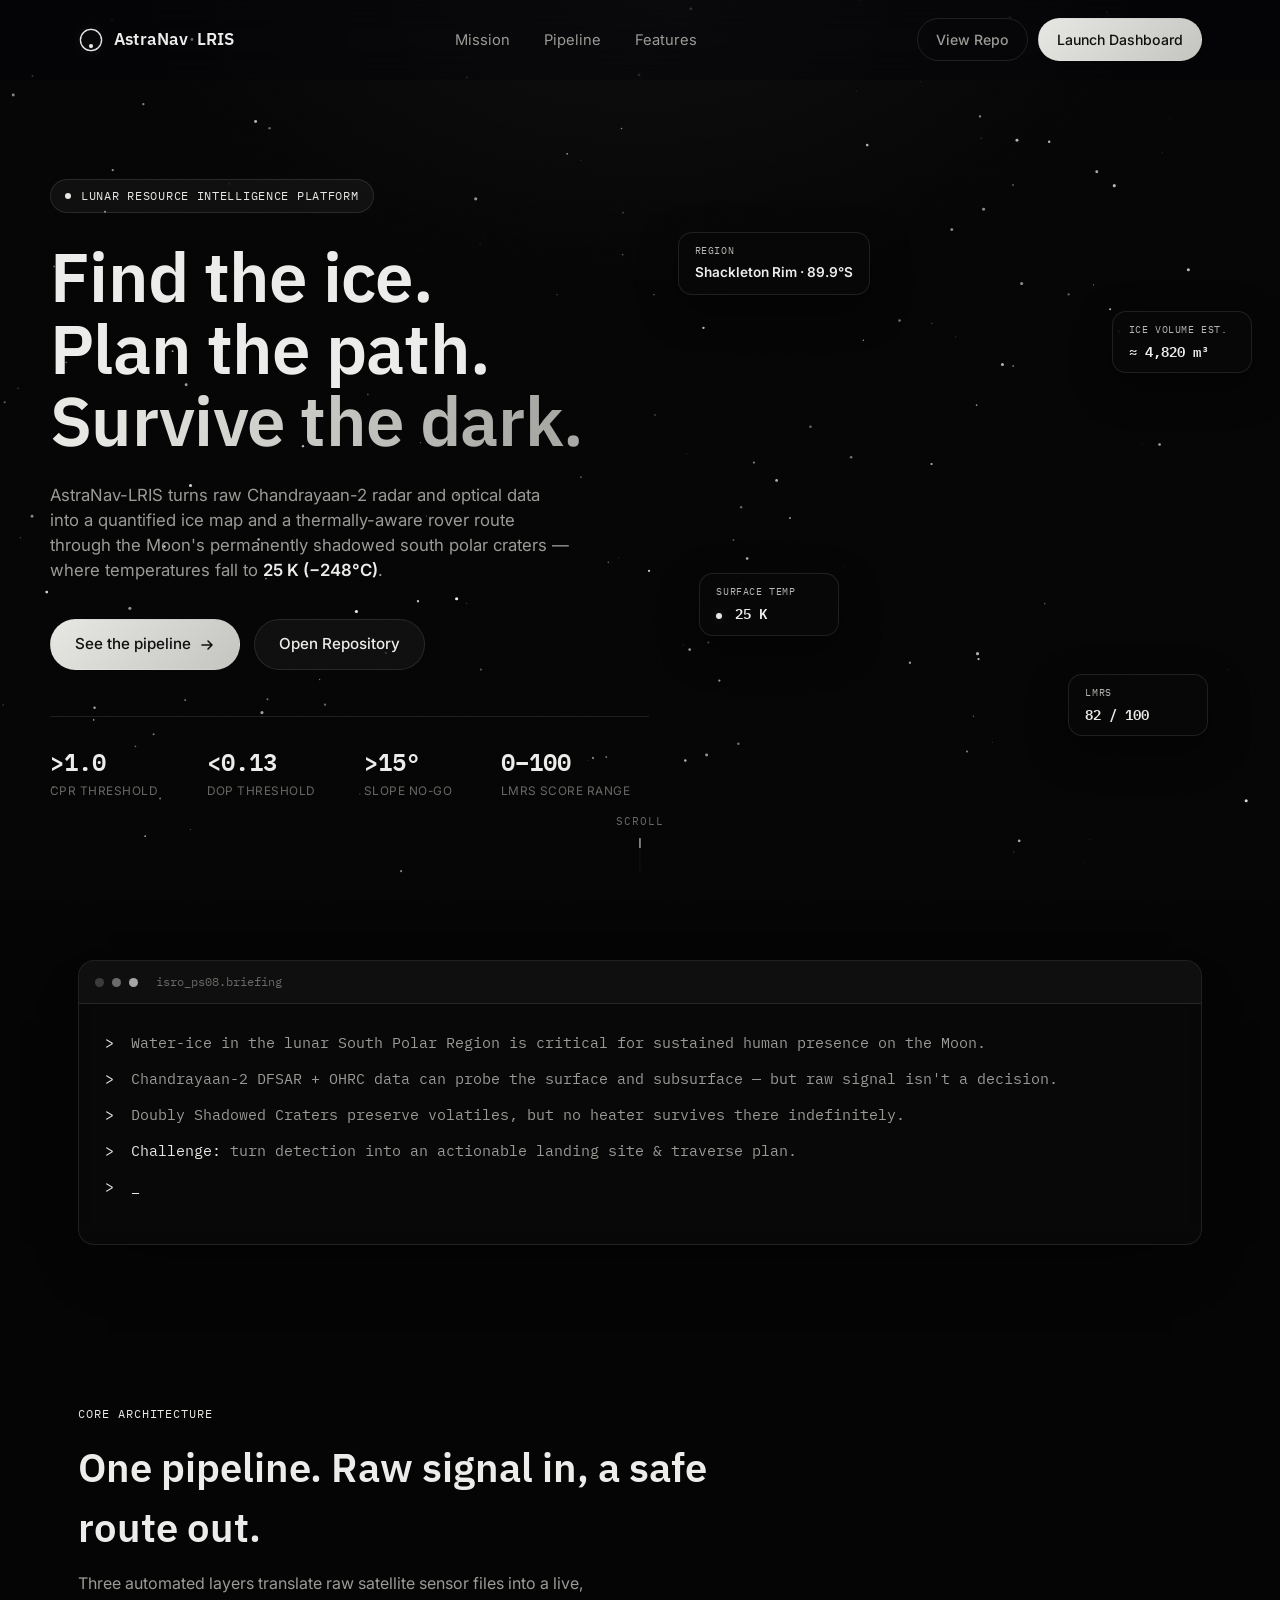
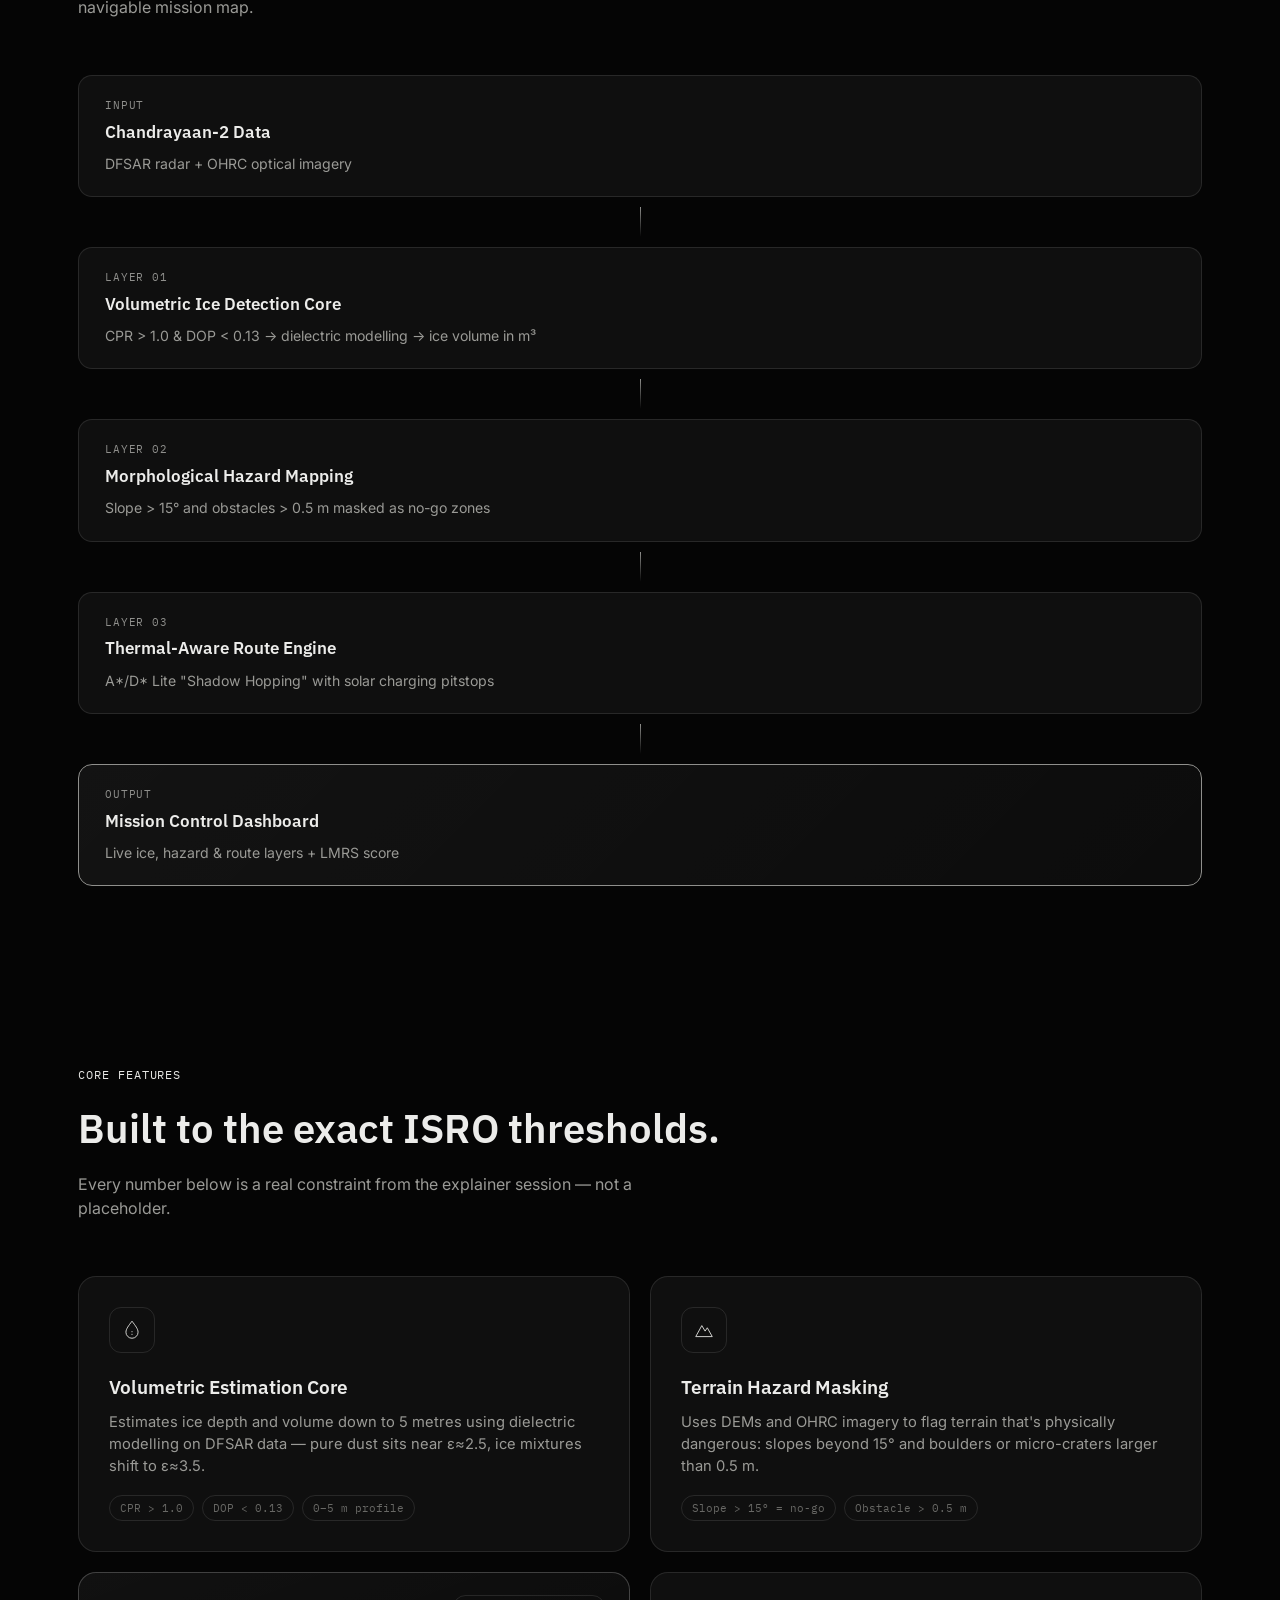
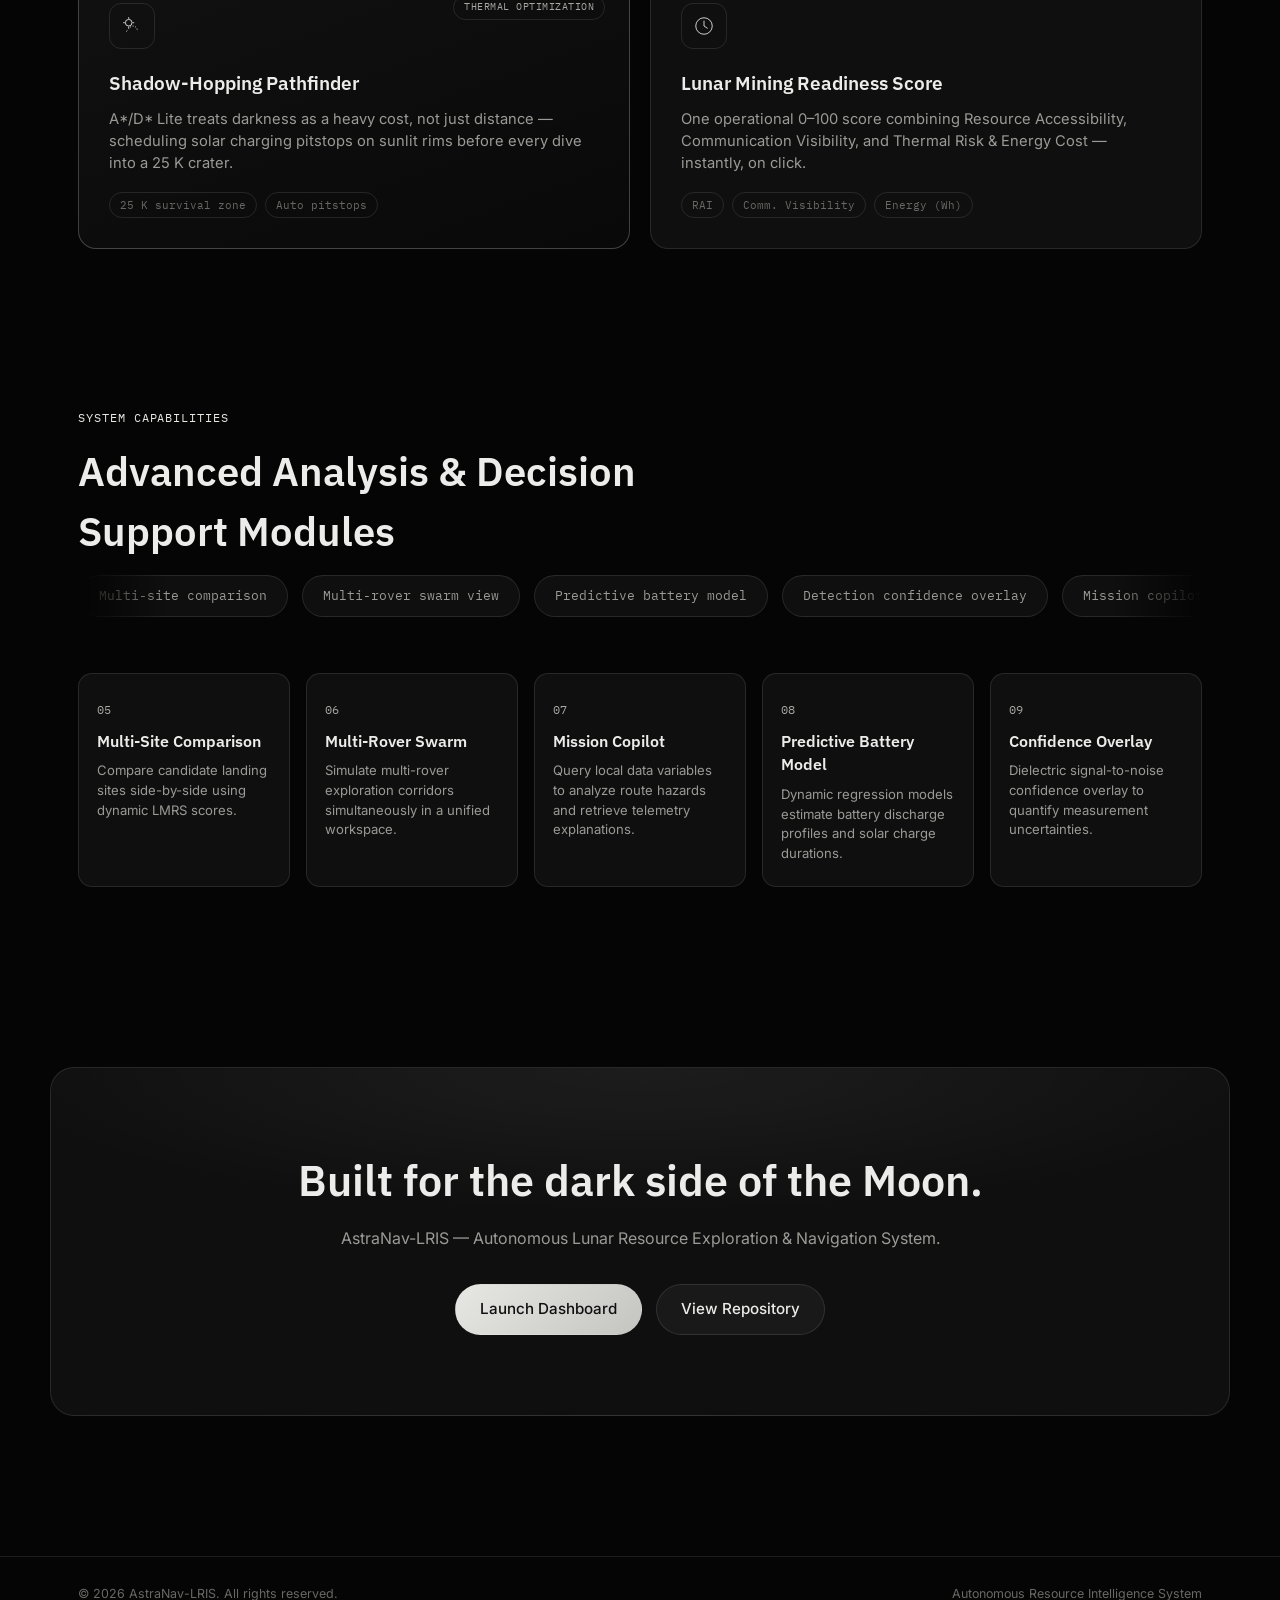
==== frontend/index.html @ dc8d6f8c "Add frontend and landing page for AstraNav LRIS" ====
<!DOCTYPE html>
<html lang="en">

<head>
  <meta charset="UTF-8" />
  <meta name="viewport" content="width=device-width, initial-scale=1.0" />
  <title>AstraNav-LRIS — Lunar Resource Intelligence &amp; Autonomous Navigation System</title>
  <meta name="description"
    content="AstraNav-LRIS detects subsurface lunar ice from Chandrayaan-2 data and plans thermal-aware rover routes through the Moon's permanently shadowed south polar craters. Built for ISRO Bharatiya Antariksh Hackathon 2026." />
  <link rel="icon"
    href="data:image/svg+xml,<svg xmlns=%22http://www.w3.org/2000/svg%22 viewBox=%220 0 100 100%22><circle cx=%2250%22 cy=%2250%22 r=%2240%22 fill=%22%2304050a%22 stroke=%22%2334e8ec%22 stroke-width=%224%22/></svg>">
  <link rel="preconnect" href="https://fonts.googleapis.com">
  <link rel="preconnect" href="https://fonts.gstatic.com" crossorigin>
  <link
    href="https://fonts.googleapis.com/css2?family=IBM+Plex+Sans:wght@400;500;600;700&family=Inter:wght@400;500;600&family=IBM+Plex+Mono:wght@400;500;600&display=swap"
    rel="stylesheet">
  <link rel="stylesheet" href="style.css">
</head>

<body>

  <!-- ===== AMBIENT BACKDROP (procedural starfield canvas, fixed, behind everything) ===== -->
  <canvas id="bg-stars" aria-hidden="true"></canvas>
  <div class="grain" aria-hidden="true"></div>

  <!-- ===== NAV ===== -->
  <header class="nav" id="nav">
    <div class="nav-inner">
      <a href="#top" class="brand">
        <span class="brand-mark" aria-hidden="true">
          <svg viewBox="0 0 32 32" fill="none">
            <circle cx="16" cy="16" r="13" stroke="currentColor" stroke-width="1.6" />
            <circle cx="16" cy="16" r="13" stroke="currentColor" stroke-width="1.6" stroke-dasharray="2 4"
              opacity="0.5" />
            <circle cx="16" cy="23.5" r="2.6" fill="currentColor" />
          </svg>
        </span>
        <span class="brand-text">AstraNav<span class="brand-dash">·</span>LRIS</span>
      </a>
      <nav class="nav-links">
        <a href="#mission">Mission</a>
        <a href="#pipeline">Pipeline</a>
        <a href="#features">Features</a>
      </nav>
      <div class="nav-cta">
        <a href="#" class="btn btn-ghost" target="_blank" rel="noopener">View Repo</a>
        <a href="dashboard.html" class="btn btn-solid">Launch Dashboard</a>
      </div>
      <button class="nav-burger" id="navBurger" aria-label="Toggle menu" aria-expanded="false">
        <span></span><span></span><span></span>
      </button>
    </div>
    <div class="nav-mobile" id="navMobile">
      <a href="#mission">Mission</a>
      <a href="#pipeline">Pipeline</a>
      <a href="#features">Features</a>
      <a href="dashboard.html" class="btn btn-solid">Launch Dashboard</a>
    </div>
  </header>

  <!-- ===== HERO ===== -->
  <section class="hero" id="top">
    <div class="hero-grid">
      <div class="hero-copy">
        <p class="eyebrow" data-reveal>
          <span class="dot-pulse" aria-hidden="true"></span>
          Lunar Resource Intelligence Platform
        </p>
        <h1 class="hero-title" data-reveal>
          Find the ice.<br>
          Plan the path.<br>
          <span class="grad-text">Survive the dark.</span>
        </h1>
        <p class="hero-sub" data-reveal>
          AstraNav-LRIS turns raw Chandrayaan-2 radar and optical data into a quantified ice map
          and a thermally-aware rover route through the Moon's permanently shadowed south&nbsp;polar craters —
          where temperatures fall to <strong>25&nbsp;K&nbsp;(&minus;248°C)</strong>.
        </p>
        <div class="hero-actions" data-reveal>
          <a href="#pipeline" class="btn btn-solid btn-lg">
            See the pipeline
            <svg width="16" height="16" viewBox="0 0 16 16" fill="none">
              <path d="M3 8h10M9 4l4 4-4 4" stroke="currentColor" stroke-width="1.6" stroke-linecap="round"
                stroke-linejoin="round" />
            </svg>
          </a>
          <a href="#" class="btn btn-outline btn-lg" target="_blank" rel="noopener">Open Repository</a>
        </div>

        <div class="hero-stats" data-reveal>
          <div class="stat">
            <span class="stat-num" data-count="1.0" data-decimals="1" data-prefix=">">0.0</span>
            <span class="stat-label">CPR threshold</span>
          </div>
          <div class="stat">
            <span class="stat-num" data-count="0.13" data-decimals="2" data-prefix="<">0.00</span>
            <span class="stat-label">DOP threshold</span>
          </div>
          <div class="stat">
            <span class="stat-num" data-count="15" data-suffix="°" data-prefix=">">0</span>
            <span class="stat-label">slope no-go</span>
          </div>
          <div class="stat">
            <span class="stat-num" data-count="100" data-prefix="0–">0</span>
            <span class="stat-label">LMRS score range</span>
          </div>
        </div>
      </div>

      <div class="hero-visual" aria-hidden="true">
        <canvas id="moon-canvas"></canvas>

        <!-- floating HUD telemetry cards over the moon -->
        <div class="hud-card hud-1" data-reveal>
          <span class="hud-label">Region</span>
          <span class="hud-value">Shackleton Rim · 89.9°S</span>
        </div>
        <div class="hud-card hud-2" data-reveal>
          <span class="hud-label">Ice Volume Est.</span>
          <span class="hud-value mono">≈ 4,820 m³</span>
        </div>
        <div class="hud-card hud-3" data-reveal>
          <span class="hud-label">Surface Temp</span>
          <span class="hud-value mono"><span class="cold-dot"></span> 25 K</span>
        </div>
        <div class="hud-card hud-4" data-reveal>
          <span class="hud-label">LMRS</span>
          <span class="hud-value mono accent-text">82 / 100</span>
        </div>
      </div>
    </div>

    <div class="scroll-cue" aria-hidden="true">
      <span>Scroll</span>
      <div class="scroll-line">
        <div class="scroll-bead"></div>
      </div>
    </div>
  </section>

  <!-- ===== MISSION / PROBLEM STRIP ===== -->
  <section class="mission" id="mission">
    <div class="section-inner">
      <div class="terminal-block" data-reveal>
        <div class="terminal-bar">
          <span></span><span></span><span></span>
          <span class="terminal-title">isro_ps08.briefing</span>
        </div>
        <div class="terminal-body">
          <p><span class="prompt">&gt;</span> Water-ice in the lunar South Polar Region is critical for sustained human
            presence on the Moon.</p>
          <p><span class="prompt">&gt;</span> Chandrayaan-2 DFSAR + OHRC data can probe the surface and subsurface — but
            raw signal isn't a decision.</p>
          <p><span class="prompt">&gt;</span> Doubly Shadowed Craters preserve volatiles, but no heater survives there
            indefinitely.</p>
          <p><span class="prompt">&gt;</span> <span class="accent-text">Challenge:</span> turn detection into an
            actionable landing site &amp; traverse plan.</p>
          <p class="terminal-cursor"><span class="prompt">&gt;</span> <span class="caret">_</span></p>
        </div>
      </div>
    </div>
  </section>

  <!-- ===== PIPELINE ===== -->
  <section class="pipeline" id="pipeline">
    <div class="section-inner">
      <p class="section-eyebrow" data-reveal>Core Architecture</p>
      <h2 class="section-title" data-reveal>One pipeline. Raw signal in, a safe route out.</h2>
      <p class="section-sub" data-reveal>Three automated layers translate raw satellite sensor files into a live,
        navigable mission map.</p>

      <div class="pipe-flow">
        <div class="pipe-node pipe-input" data-reveal>
          <span class="pipe-tag">INPUT</span>
          <h3>Chandrayaan&#8209;2 Data</h3>
          <p>DFSAR radar + OHRC optical imagery</p>
        </div>
        <div class="pipe-connector" aria-hidden="true"><span></span></div>

        <div class="pipe-node" data-reveal>
          <span class="pipe-tag">LAYER 01</span>
          <h3>Volumetric Ice Detection Core</h3>
          <p>CPR &gt; 1.0 &amp; DOP &lt; 0.13 → dielectric modelling → ice volume in m³</p>
        </div>
        <div class="pipe-connector" aria-hidden="true"><span></span></div>

        <div class="pipe-node" data-reveal>
          <span class="pipe-tag">LAYER 02</span>
          <h3>Morphological Hazard Mapping</h3>
          <p>Slope &gt; 15° and obstacles &gt; 0.5 m masked as no-go zones</p>
        </div>
        <div class="pipe-connector" aria-hidden="true"><span></span></div>

        <div class="pipe-node" data-reveal>
          <span class="pipe-tag">LAYER 03</span>
          <h3>Thermal-Aware Route Engine</h3>
          <p>A*/D* Lite "Shadow Hopping" with solar charging pitstops</p>
        </div>
        <div class="pipe-connector" aria-hidden="true"><span></span></div>

        <div class="pipe-node pipe-output" data-reveal>
          <span class="pipe-tag">OUTPUT</span>
          <h3>Mission Control Dashboard</h3>
          <p>Live ice, hazard &amp; route layers + LMRS score</p>
        </div>
      </div>
    </div>
  </section>

  <!-- ===== CORE FEATURES ===== -->
  <section class="features" id="features">
    <div class="section-inner">
      <p class="section-eyebrow" data-reveal>Core Features</p>
      <h2 class="section-title" data-reveal>Built to the exact ISRO thresholds.</h2>
      <p class="section-sub" data-reveal>Every number below is a real constraint from the explainer session — not a
        placeholder.</p>

      <div class="feature-grid">

        <article class="feature-card" data-reveal>
          <div class="feature-icon">
            <svg viewBox="0 0 40 40" fill="none">
              <path d="M20 4c6 8 11 14 11 20a11 11 0 1 1-22 0c0-6 5-12 11-20Z" stroke="currentColor"
                stroke-width="1.6" />
              <path d="M20 22v10" stroke="currentColor" stroke-width="1.6" stroke-dasharray="2 3" />
            </svg>
          </div>
          <h3>Volumetric Estimation Core</h3>
          <p>Estimates ice depth and volume down to 5&nbsp;metres using dielectric modelling on DFSAR data — pure dust
            sits near ε≈2.5, ice mixtures shift to ε≈3.5.</p>
          <div class="feature-meta">
            <span>CPR &gt; 1.0</span><span>DOP &lt; 0.13</span><span>0–5 m profile</span>
          </div>
        </article>

        <article class="feature-card" data-reveal>
          <div class="feature-icon">
            <svg viewBox="0 0 40 40" fill="none">
              <path d="M5 32 16 12l6 10 4-6 9 16H5Z" stroke="currentColor" stroke-width="1.6" stroke-linejoin="round" />
            </svg>
          </div>
          <h3>Terrain Hazard Masking</h3>
          <p>Uses DEMs and OHRC imagery to flag terrain that's physically dangerous: slopes beyond 15° and boulders or
            micro-craters larger than 0.5&nbsp;m.</p>
          <div class="feature-meta">
            <span>Slope &gt; 15° = no-go</span><span>Obstacle &gt; 0.5 m</span>
          </div>
        </article>

        <article class="feature-card feature-highlight" data-reveal>
          <div class="feature-badge">Thermal Optimization</div>
          <div class="feature-icon">
            <svg viewBox="0 0 40 40" fill="none">
              <circle cx="14" cy="14" r="6" stroke="currentColor" stroke-width="1.6" />
              <path d="M14 4v3M14 21v3M4 14h3M21 14h3" stroke="currentColor" stroke-width="1.6" />
              <path d="M10 30c4-6 8-10 12-10s8 4 8 10" stroke="currentColor" stroke-width="1.6"
                stroke-dasharray="2 3" />
            </svg>
          </div>
          <h3>Shadow-Hopping Pathfinder</h3>
          <p>A*/D* Lite treats darkness as a heavy cost, not just distance — scheduling solar charging pitstops on
            sunlit rims before every dive into a 25&nbsp;K crater.</p>
          <div class="feature-meta">
            <span>25 K survival zone</span><span>Auto pitstops</span>
          </div>
        </article>

        <article class="feature-card" data-reveal>
          <div class="feature-icon">
            <svg viewBox="0 0 40 40" fill="none">
              <circle cx="20" cy="20" r="15" stroke="currentColor" stroke-width="1.6" />
              <path d="M20 11v9l6 4" stroke="currentColor" stroke-width="1.6" stroke-linecap="round" />
            </svg>
          </div>
          <h3>Lunar Mining Readiness Score</h3>
          <p>One operational 0–100 score combining Resource Accessibility, Communication Visibility, and Thermal Risk
            &amp; Energy Cost — instantly, on click.</p>
          <div class="feature-meta">
            <span>RAI</span><span>Comm. Visibility</span><span>Energy (Wh)</span>
          </div>
        </article>

      </div>
    </div>
  </section>

  <!-- ===== STRETCH / BEYOND THE CORE ===== -->
  <section class="beyond">
    <div class="section-inner">
      <p class="section-eyebrow" data-reveal>System Capabilities</p>
      <h2 class="section-title" data-reveal>Advanced Analysis &amp; Decision Support Modules</h2>

      <div class="ticker-row" data-reveal>
        <div class="ticker-track">
          <span class="chip">Multi-site comparison</span>
          <span class="chip">Multi-rover swarm view</span>
          <span class="chip">Predictive battery model</span>
          <span class="chip">Detection confidence overlay</span>
          <span class="chip">Mission copilot Q&amp;A</span>
          <span class="chip">Live telemetry over WebSocket</span>
          <!-- duplicated for seamless loop -->
          <span class="chip">Multi-site comparison</span>
          <span class="chip">Multi-rover swarm view</span>
          <span class="chip">Predictive battery model</span>
          <span class="chip">Detection confidence overlay</span>
          <span class="chip">Mission copilot Q&amp;A</span>
          <span class="chip">Live telemetry over WebSocket</span>
        </div>
      </div>

      <div class="beyond-grid">
        <div class="beyond-card" data-reveal>
          <span class="beyond-num">05</span>
          <h4>Multi-Site Comparison</h4>
          <p>Compare candidate landing sites side-by-side using dynamic LMRS scores.</p>
        </div>
        <div class="beyond-card" data-reveal>
          <span class="beyond-num">06</span>
          <h4>Multi-Rover Swarm</h4>
          <p>Simulate multi-rover exploration corridors simultaneously in a unified workspace.</p>
        </div>
        <div class="beyond-card" data-reveal>
          <span class="beyond-num">07</span>
          <h4>Mission Copilot</h4>
          <p>Query local data variables to analyze route hazards and retrieve telemetry explanations.</p>
        </div>
        <div class="beyond-card" data-reveal>
          <span class="beyond-num">08</span>
          <h4>Predictive Battery Model</h4>
          <p>Dynamic regression models estimate battery discharge profiles and solar charge durations.</p>
        </div>
        <div class="beyond-card" data-reveal>
          <span class="beyond-num">09</span>
          <h4>Confidence Overlay</h4>
          <p>Dielectric signal-to-noise confidence overlay to quantify measurement uncertainties.</p>
        </div>
      </div>
    </div>
  </section>



  <!-- ===== FINAL CTA ===== -->
  <section class="cta-final">
    <div class="section-inner cta-final-inner" data-reveal>
      <h2>Built for the dark side of the Moon.</h2>
      <p>AstraNav-LRIS — Autonomous Lunar Resource Exploration &amp; Navigation System.</p>
      <div class="hero-actions">
        <a href="dashboard.html" class="btn btn-solid btn-lg">Launch Dashboard</a>
        <a href="#" class="btn btn-outline btn-lg" target="_blank" rel="noopener">View Repository</a>
      </div>
    </div>
  </section>

  <footer class="footer">
    <div class="section-inner footer-inner">
      <span>© 2026 AstraNav-LRIS. All rights reserved.</span>
      <span>Autonomous Resource Intelligence System</span>
    </div>
  </footer>

  <script src="assets/three.min.js"></script>
  <script src="script.js"></script>
</body>

</html>
---- frontend/style.css ----
/* ===================================================================
   ASTRANAV-LRIS — DESIGN TOKENS
=================================================================== */
:root {
  --void: #050505;
  --space: #0a0a0a;
  --space-2: #0d0d0d;
  --panel: rgba(255, 255, 255, 0.045);
  --panel-strong: rgba(255, 255, 255, 0.07);
  --hairline: rgba(255, 255, 255, 0.1);
  --hairline-soft: rgba(255, 255, 255, 0.05);

  --cyan: #e7e7e4;
  --cyan-dim: #8f8f8c;
  --cyan-glow: rgba(255, 255, 255, 0.16);

  --amber: #a8a8a5;
  --amber-glow: rgba(255, 255, 255, 0.1);

  --ice: #ececea;
  --slate: #9a9a96;
  --slate-dim: #686865;

  --font-display: 'IBM Plex Sans', sans-serif;
  --font-body: 'Inter', sans-serif;
  --font-mono: 'IBM Plex Mono', monospace;

  --ease: cubic-bezier(.16, .84, .32, 1);
  --container: 1180px;
}

* {
  margin: 0;
  padding: 0;
  box-sizing: border-box;
}

html {
  scroll-behavior: smooth;
}

body {
  background: var(--void);
  color: var(--ice);
  font-family: var(--font-body);
  -webkit-font-smoothing: antialiased;
  overflow-x: hidden;
  line-height: 1.5;
}

::selection {
  background: var(--cyan);
  color: var(--void);
}

a {
  color: inherit;
  text-decoration: none;
}

ul {
  list-style: none;
}

img,
canvas {
  display: block;
  max-width: 100%;
}

.section-inner {
  max-width: var(--container);
  margin: 0 auto;
  padding: 0 28px;
}

/* ===================== AMBIENT BACKDROP ===================== */
#bg-stars {
  position: fixed;
  inset: 0;
  width: 100%;
  height: 100%;
  z-index: 0;
  background:
    radial-gradient(ellipse 70% 55% at 50% 0%, rgba(255, 255, 255, 0.035), transparent 60%),
    var(--void);
}

.grain {
  position: fixed;
  inset: 0;
  z-index: 1;
  pointer-events: none;
  opacity: .035;
  background-image: url("data:image/svg+xml,%3Csvg xmlns='http://www.w3.org/2000/svg' width='120' height='120'%3E%3Cfilter id='n'%3E%3CfeTurbulence type='fractalNoise' baseFrequency='0.9' numOctaves='2' stitchTiles='stitch'/%3E%3C/filter%3E%3Crect width='100%25' height='100%25' filter='url(%23n)'/%3E%3C/svg%3E");
  mix-blend-mode: overlay;
}

/* ===================== NAV ===================== */
.nav {
  position: fixed;
  top: 0;
  left: 0;
  right: 0;
  z-index: 100;
  background: rgba(4, 5, 10, 0.35);
  backdrop-filter: blur(18px) saturate(140%);
  -webkit-backdrop-filter: blur(18px) saturate(140%);
  border-bottom: 1px solid transparent;
  transition: background .4s var(--ease), border-color .4s var(--ease);
}

.nav.scrolled {
  background: rgba(4, 5, 10, 0.72);
  border-bottom-color: var(--hairline);
}

.nav-inner {
  max-width: var(--container);
  margin: 0 auto;
  padding: 18px 28px;
  display: flex;
  align-items: center;
  justify-content: space-between;
}

.brand {
  display: flex;
  align-items: center;
  gap: 10px;
  font-family: var(--font-display);
  font-weight: 600;
  font-size: 1.05rem;
  letter-spacing: .01em;
}

.brand-mark {
  color: var(--cyan);
  display: flex;
  width: 26px;
  height: 26px;
  filter: drop-shadow(0 0 6px var(--cyan-glow));
}

.brand-dash {
  color: var(--slate-dim);
  margin: 0 1px;
}

.nav-links {
  display: flex;
  gap: 34px;
  font-size: .92rem;
  color: var(--slate);
}

.nav-links a {
  transition: color .25s var(--ease);
  position: relative;
}

.nav-links a:hover {
  color: var(--ice);
}

.nav-links a::after {
  content: "";
  position: absolute;
  left: 0;
  bottom: -6px;
  width: 0;
  height: 1px;
  background: var(--cyan);
  transition: width .3s var(--ease);
}

.nav-links a:hover::after {
  width: 100%;
}

.nav-cta {
  display: flex;
  gap: 10px;
  align-items: center;
}

.nav-burger {
  display: none;
  flex-direction: column;
  gap: 5px;
  background: none;
  border: none;
  cursor: pointer;
  padding: 6px;
}

.nav-burger span {
  width: 22px;
  height: 1.5px;
  background: var(--ice);
  display: block;
  transition: .3s var(--ease);
}

.nav-mobile {
  display: none;
  flex-direction: column;
  gap: 18px;
  padding: 20px 28px 28px;
  background: rgba(8, 8, 8, 0.97);
  border-bottom: 1px solid var(--hairline);
}

.nav-mobile a {
  font-size: 1rem;
  color: var(--slate);
}

.nav-mobile.open {
  display: flex;
}

/* ===================== BUTTONS ===================== */
.btn {
  display: inline-flex;
  align-items: center;
  gap: 8px;
  padding: 10px 18px;
  border-radius: 999px;
  font-size: .88rem;
  font-weight: 500;
  font-family: var(--font-body);
  border: 1px solid transparent;
  transition: transform .25s var(--ease), box-shadow .25s var(--ease), background .25s var(--ease), border-color .25s var(--ease);
  white-space: nowrap;
  cursor: pointer;
}

.btn svg {
  transition: transform .25s var(--ease);
}

.btn:hover svg {
  transform: translateX(2px);
}

.btn-solid {
  background: linear-gradient(135deg, var(--cyan), #c4c4c0);
  color: #101010;
  box-shadow: 0 0 0 0 var(--cyan-glow);
}

.btn-solid:hover {
  box-shadow: 0 0 28px var(--cyan-glow);
  transform: translateY(-1px);
}

.btn-ghost {
  color: var(--slate);
  border-color: var(--hairline);
}

.btn-ghost:hover {
  color: var(--ice);
  border-color: var(--slate-dim);
}

.btn-outline {
  border-color: var(--hairline);
  color: var(--ice);
  background: var(--panel);
}

.btn-outline:hover {
  border-color: var(--cyan-dim);
  background: var(--panel-strong);
}

.btn-lg {
  padding: 13px 24px;
  font-size: .95rem;
}

/* ===================== REVEAL ANIM ===================== */
[data-reveal] {
  opacity: 0;
  transform: translateY(22px);
  transition: opacity .9s var(--ease), transform .9s var(--ease);
}

[data-reveal].in {
  opacity: 1;
  transform: translateY(0);
}

/* ===================== HERO ===================== */
.hero {
  position: relative;
  z-index: 2;
  min-height: 100vh;
  display: flex;
  flex-direction: column;
  justify-content: center;
  padding: 140px 28px 60px;
}

.hero-grid {
  max-width: var(--container);
  margin: 0 auto;
  width: 100%;
  display: grid;
  grid-template-columns: 1.05fr .95fr;
  gap: 40px;
  align-items: center;
}

.eyebrow {
  display: inline-flex;
  align-items: center;
  gap: 10px;
  font-family: var(--font-mono);
  font-size: .74rem;
  letter-spacing: .06em;
  text-transform: uppercase;
  color: var(--cyan);
  padding: 7px 14px;
  border: 1px solid var(--hairline);
  border-radius: 999px;
  background: var(--panel);
  margin-bottom: 28px;
}

.dot-pulse {
  width: 6px;
  height: 6px;
  border-radius: 50%;
  background: var(--cyan);
  box-shadow: 0 0 0 0 var(--cyan-glow);
  animation: pulse 2s infinite;
}

@keyframes pulse {
  0% {
    box-shadow: 0 0 0 0 rgba(255, 255, 255, .45);
  }

  70% {
    box-shadow: 0 0 0 7px rgba(255, 255, 255, 0);
  }

  100% {
    box-shadow: 0 0 0 0 rgba(255, 255, 255, 0);
  }
}

.hero-title {
  font-family: var(--font-display);
  font-size: clamp(2.6rem, 5.4vw, 4.4rem);
  line-height: 1.04;
  font-weight: 600;
  letter-spacing: -0.01em;
  margin-bottom: 26px;
}

.grad-text {
  background: linear-gradient(100deg, var(--cyan) 10%, var(--amber) 90%);
  -webkit-background-clip: text;
  background-clip: text;
  color: transparent;
}

.hero-sub {
  font-size: 1.05rem;
  color: var(--slate);
  max-width: 520px;
  margin-bottom: 36px;
}

.hero-sub strong {
  color: var(--ice);
  font-weight: 600;
}

.hero-actions {
  display: flex;
  gap: 14px;
  flex-wrap: wrap;
  margin-bottom: 46px;
}

.hero-stats {
  display: grid;
  grid-template-columns: repeat(4, auto);
  gap: 30px;
  border-top: 1px solid var(--hairline);
  padding-top: 26px;
}

.stat {
  display: flex;
  flex-direction: column;
  gap: 4px;
}

.stat-num {
  font-family: var(--font-mono);
  font-size: 1.5rem;
  font-weight: 600;
  color: var(--ice);
}

.stat-label {
  font-size: .74rem;
  color: var(--slate-dim);
  text-transform: uppercase;
  letter-spacing: .04em;
}

/* ---- HERO VISUAL / MOON ---- */
.hero-visual {
  position: relative;
  height: 560px;
  display: flex;
  align-items: center;
  justify-content: center;
}

#moon-canvas {
  width: 100%;
  height: 100%;
}

.hud-card {
  position: absolute;
  background: rgba(8, 8, 8, 0.78);
  backdrop-filter: blur(16px);
  border: 1px solid var(--hairline);
  border-radius: 14px;
  padding: 11px 16px;
  display: flex;
  flex-direction: column;
  gap: 3px;
  min-width: 140px;
  box-shadow: 0 14px 40px rgba(0, 0, 0, .45);
  animation: float 7s ease-in-out infinite;
}

.hud-label {
  font-size: .62rem;
  letter-spacing: .06em;
  text-transform: uppercase;
  color: #b5b5b2;
  font-family: var(--font-mono);
}

.hud-value {
  font-size: .85rem;
  font-weight: 600;
  font-family: var(--font-body);
}

.hud-value.mono {
  font-family: var(--font-mono);
}

.accent-text {
  color: var(--cyan);
}

.cold-dot {
  display: inline-block;
  width: 6px;
  height: 6px;
  border-radius: 50%;
  background: var(--cyan);
  margin-right: 5px;
  box-shadow: 0 0 8px var(--cyan-glow);
}

.hud-1 {
  top: 4%;
  left: -2%;
  animation-delay: 0s;
}

.hud-2 {
  top: 18%;
  right: -4%;
  animation-delay: 1.4s;
}

.hud-3 {
  bottom: 24%;
  left: 2%;
  animation-delay: 2.6s;
}

.hud-4 {
  bottom: 6%;
  right: 4%;
  animation-delay: .8s;
}

@keyframes float {

  0%,
  100% {
    transform: translateY(0);
  }

  50% {
    transform: translateY(-10px);
  }
}

.scroll-cue {
  position: absolute;
  bottom: 28px;
  left: 50%;
  transform: translateX(-50%);
  display: flex;
  flex-direction: column;
  align-items: center;
  gap: 8px;
  font-family: var(--font-mono);
  font-size: .66rem;
  letter-spacing: .08em;
  color: var(--slate-dim);
  text-transform: uppercase;
}

.scroll-line {
  width: 1px;
  height: 34px;
  background: var(--hairline-soft);
  position: relative;
  overflow: hidden;
}

.scroll-bead {
  position: absolute;
  top: 0;
  left: -1px;
  width: 3px;
  height: 10px;
  background: var(--cyan);
  border-radius: 2px;
  animation: scrollDown 1.8s infinite var(--ease);
}

@keyframes scrollDown {
  0% {
    transform: translateY(-10px);
    opacity: 0;
  }

  30% {
    opacity: 1;
  }

  100% {
    transform: translateY(34px);
    opacity: 0;
  }
}

/* ===================== MISSION / TERMINAL ===================== */
.mission {
  padding: 60px 0 100px;
  position: relative;
  z-index: 2;
}

.terminal-block {
  border: 1px solid var(--hairline);
  border-radius: 16px;
  overflow: hidden;
  background: rgba(10, 10, 10, 0.6);
  backdrop-filter: blur(10px);
  box-shadow: 0 30px 60px -30px rgba(0, 0, 0, .6);
}

.terminal-bar {
  display: flex;
  align-items: center;
  gap: 8px;
  padding: 12px 16px;
  background: rgba(255, 255, 255, 0.03);
  border-bottom: 1px solid var(--hairline);
}

.terminal-bar span:not(.terminal-title) {
  width: 9px;
  height: 9px;
  border-radius: 50%;
  background: var(--slate-dim);
  opacity: .5;
}

.terminal-bar span:nth-child(2):not(.terminal-title) {
  background: var(--amber);
  opacity: .6;
}

.terminal-bar span:nth-child(3):not(.terminal-title) {
  background: var(--cyan);
  opacity: .7;
}

.terminal-title {
  margin-left: 10px;
  font-family: var(--font-mono);
  font-size: .75rem;
  color: var(--slate-dim);
}

.terminal-body {
  padding: 28px 26px 32px;
  font-family: var(--font-mono);
  font-size: .92rem;
  color: var(--slate);
}

.terminal-body p {
  margin-bottom: 14px;
}

.prompt {
  color: var(--cyan);
  margin-right: 8px;
}

.caret {
  display: inline-block;
  animation: blink 1s steps(1) infinite;
  color: var(--cyan);
}

@keyframes blink {
  50% {
    opacity: 0;
  }
}

/* ===================== GENERIC SECTION HEADERS ===================== */
.section-eyebrow {
  font-family: var(--font-mono);
  font-size: .74rem;
  letter-spacing: .08em;
  text-transform: uppercase;
  color: var(--cyan);
  margin-bottom: 14px;
}

.section-title {
  font-family: var(--font-display);
  font-size: clamp(1.7rem, 3.2vw, 2.5rem);
  font-weight: 600;
  margin-bottom: 14px;
  max-width: 680px;
}

.section-sub {
  color: var(--slate);
  max-width: 560px;
  margin-bottom: 56px;
}

/* ===================== PIPELINE ===================== */
.pipeline {
  padding: 60px 0 120px;
  position: relative;
  z-index: 2;
}

.pipe-flow {
  display: flex;
  flex-direction: column;
  gap: 0;
}

.pipe-node {
  border: 1px solid var(--hairline);
  background: var(--panel);
  border-radius: 14px;
  padding: 22px 26px;
  display: flex;
  flex-direction: column;
  gap: 4px;
  position: relative;
}

.pipe-node h3 {
  font-family: var(--font-display);
  font-size: 1.05rem;
  font-weight: 600;
  margin: 2px 0 4px;
}

.pipe-node p {
  color: var(--slate);
  font-size: .88rem;
}

.pipe-tag {
  font-family: var(--font-mono);
  font-size: .66rem;
  letter-spacing: .08em;
  color: var(--cyan-dim);
  text-transform: uppercase;
}

.pipe-input {
  border-color: var(--hairline);
}

.pipe-output {
  background: linear-gradient(135deg, rgba(255, 255, 255, .06), rgba(255, 255, 255, .03));
  border-color: var(--cyan-dim);
}

.pipe-connector {
  display: flex;
  justify-content: center;
  padding: 10px 0;
}

.pipe-connector span {
  width: 1px;
  height: 30px;
  background: linear-gradient(to bottom, var(--cyan-dim), transparent);
}

/* ===================== FEATURES ===================== */
.features {
  padding: 60px 0 120px;
  position: relative;
  z-index: 2;
}

.feature-grid {
  display: grid;
  grid-template-columns: repeat(2, 1fr);
  gap: 20px;
}

.feature-card {
  position: relative;
  border: 1px solid var(--hairline);
  background: var(--panel);
  border-radius: 18px;
  padding: 30px;
  transition: transform .4s var(--ease), border-color .4s var(--ease), background .4s var(--ease);
}

.feature-card:hover {
  transform: translateY(-4px);
  border-color: var(--cyan-dim);
  background: var(--panel-strong);
}

.feature-highlight {
  border-color: rgba(255, 255, 255, .22);
  background: linear-gradient(160deg, rgba(255, 255, 255, .05), rgba(255, 255, 255, .02));
}

.feature-badge {
  position: absolute;
  top: 22px;
  right: 24px;
  font-family: var(--font-mono);
  font-size: .62rem;
  letter-spacing: .05em;
  text-transform: uppercase;
  color: var(--amber);
  border: 1px solid var(--amber-glow);
  border-radius: 999px;
  padding: 4px 10px;
}

.feature-icon {
  width: 46px;
  height: 46px;
  display: flex;
  align-items: center;
  justify-content: center;
  color: var(--cyan);
  border: 1px solid var(--hairline);
  border-radius: 12px;
  margin-bottom: 20px;
}

.feature-icon svg {
  width: 22px;
  height: 22px;
}

.feature-card h3 {
  font-family: var(--font-display);
  font-size: 1.18rem;
  font-weight: 600;
  margin-bottom: 10px;
}

.feature-card p {
  color: var(--slate);
  font-size: .92rem;
  margin-bottom: 18px;
}

.feature-meta {
  display: flex;
  gap: 8px;
  flex-wrap: wrap;
}

.feature-meta span {
  font-family: var(--font-mono);
  font-size: .68rem;
  color: var(--slate-dim);
  border: 1px solid var(--hairline);
  border-radius: 999px;
  padding: 4px 10px;
}

/* ===================== BEYOND / TICKER ===================== */
.beyond {
  padding: 40px 0 120px;
  position: relative;
  z-index: 2;
}

.ticker-row {
  overflow: hidden;
  margin-bottom: 56px;
  mask-image: linear-gradient(90deg, transparent, black 8%, black 92%, transparent);
}

.ticker-track {
  display: flex;
  gap: 14px;
  width: max-content;
  animation: scrollLeft 28s linear infinite;
}

@keyframes scrollLeft {
  from {
    transform: translateX(0);
  }

  to {
    transform: translateX(-50%);
  }
}

.chip {
  font-family: var(--font-mono);
  font-size: .82rem;
  color: var(--slate);
  border: 1px solid var(--hairline);
  background: var(--panel);
  border-radius: 999px;
  padding: 10px 20px;
  white-space: nowrap;
}

.beyond-grid {
  display: grid;
  grid-template-columns: repeat(5, 1fr);
  gap: 16px;
}

.beyond-card {
  border: 1px solid var(--hairline);
  border-radius: 14px;
  padding: 22px 18px;
  background: var(--panel);
  transition: border-color .3s var(--ease), transform .3s var(--ease);
}

.beyond-card:hover {
  border-color: var(--amber-glow);
  transform: translateY(-3px);
}

.beyond-num {
  font-family: var(--font-mono);
  color: var(--amber);
  font-size: .78rem;
}

.beyond-card h4 {
  font-family: var(--font-display);
  font-size: .98rem;
  margin: 10px 0 8px;
  font-weight: 600;
}

.beyond-card p {
  font-size: .82rem;
  color: var(--slate);
}

/* Stack and Team styles removed */

/* ===================== FINAL CTA ===================== */
.cta-final {
  padding: 60px 0 140px;
  position: relative;
  z-index: 2;
}

.cta-final-inner {
  text-align: center;
  border: 1px solid var(--hairline);
  border-radius: 24px;
  padding: 80px 40px;
  background: radial-gradient(ellipse 80% 60% at 50% 0%, rgba(255, 255, 255, .06), transparent 70%), var(--panel);
}

.cta-final-inner h2 {
  font-family: var(--font-display);
  font-size: clamp(1.8rem, 3.6vw, 2.7rem);
  font-weight: 600;
  margin-bottom: 14px;
}

.cta-final-inner p {
  color: var(--slate);
  margin-bottom: 34px;
}

.cta-final-inner .hero-actions {
  justify-content: center;
  margin-bottom: 0;
}

/* ===================== FOOTER ===================== */
.footer {
  border-top: 1px solid var(--hairline);
  padding: 28px 0;
  position: relative;
  z-index: 2;
}

.footer-inner {
  display: flex;
  justify-content: space-between;
  flex-wrap: wrap;
  gap: 8px;
  font-size: .78rem;
  color: var(--slate-dim);
}

/* ===================== RESPONSIVE ===================== */
@media (max-width:980px) {

  .nav-links,
  .nav-cta {
    display: none;
  }

  .nav-burger {
    display: flex;
  }

  .hero-grid {
    grid-template-columns: 1fr;
  }

  .hero-visual {
    height: 420px;
    order: -1;
  }

  .hero-stats {
    grid-template-columns: repeat(2, auto);
    row-gap: 18px;
  }

  .feature-grid {
    grid-template-columns: 1fr;
  }

  /* Stack and Team grid styles removed */

  .beyond-grid {
    grid-template-columns: repeat(2, 1fr);
  }

  .hud-card {
    min-width: 120px;
    padding: 9px 12px;
  }
}

@media (max-width:560px) {
  .hero {
    padding-top: 120px;
  }

  .hero-title {
    font-size: 2.3rem;
  }

  .beyond-grid {
    grid-template-columns: 1fr;
  }

  .hud-1 {
    left: 0;
  }

  .hud-2 {
    right: 0;
  }
}

@media (prefers-reduced-motion:reduce) {
  * {
    animation: none !important;
    transition: none !important;
  }
}
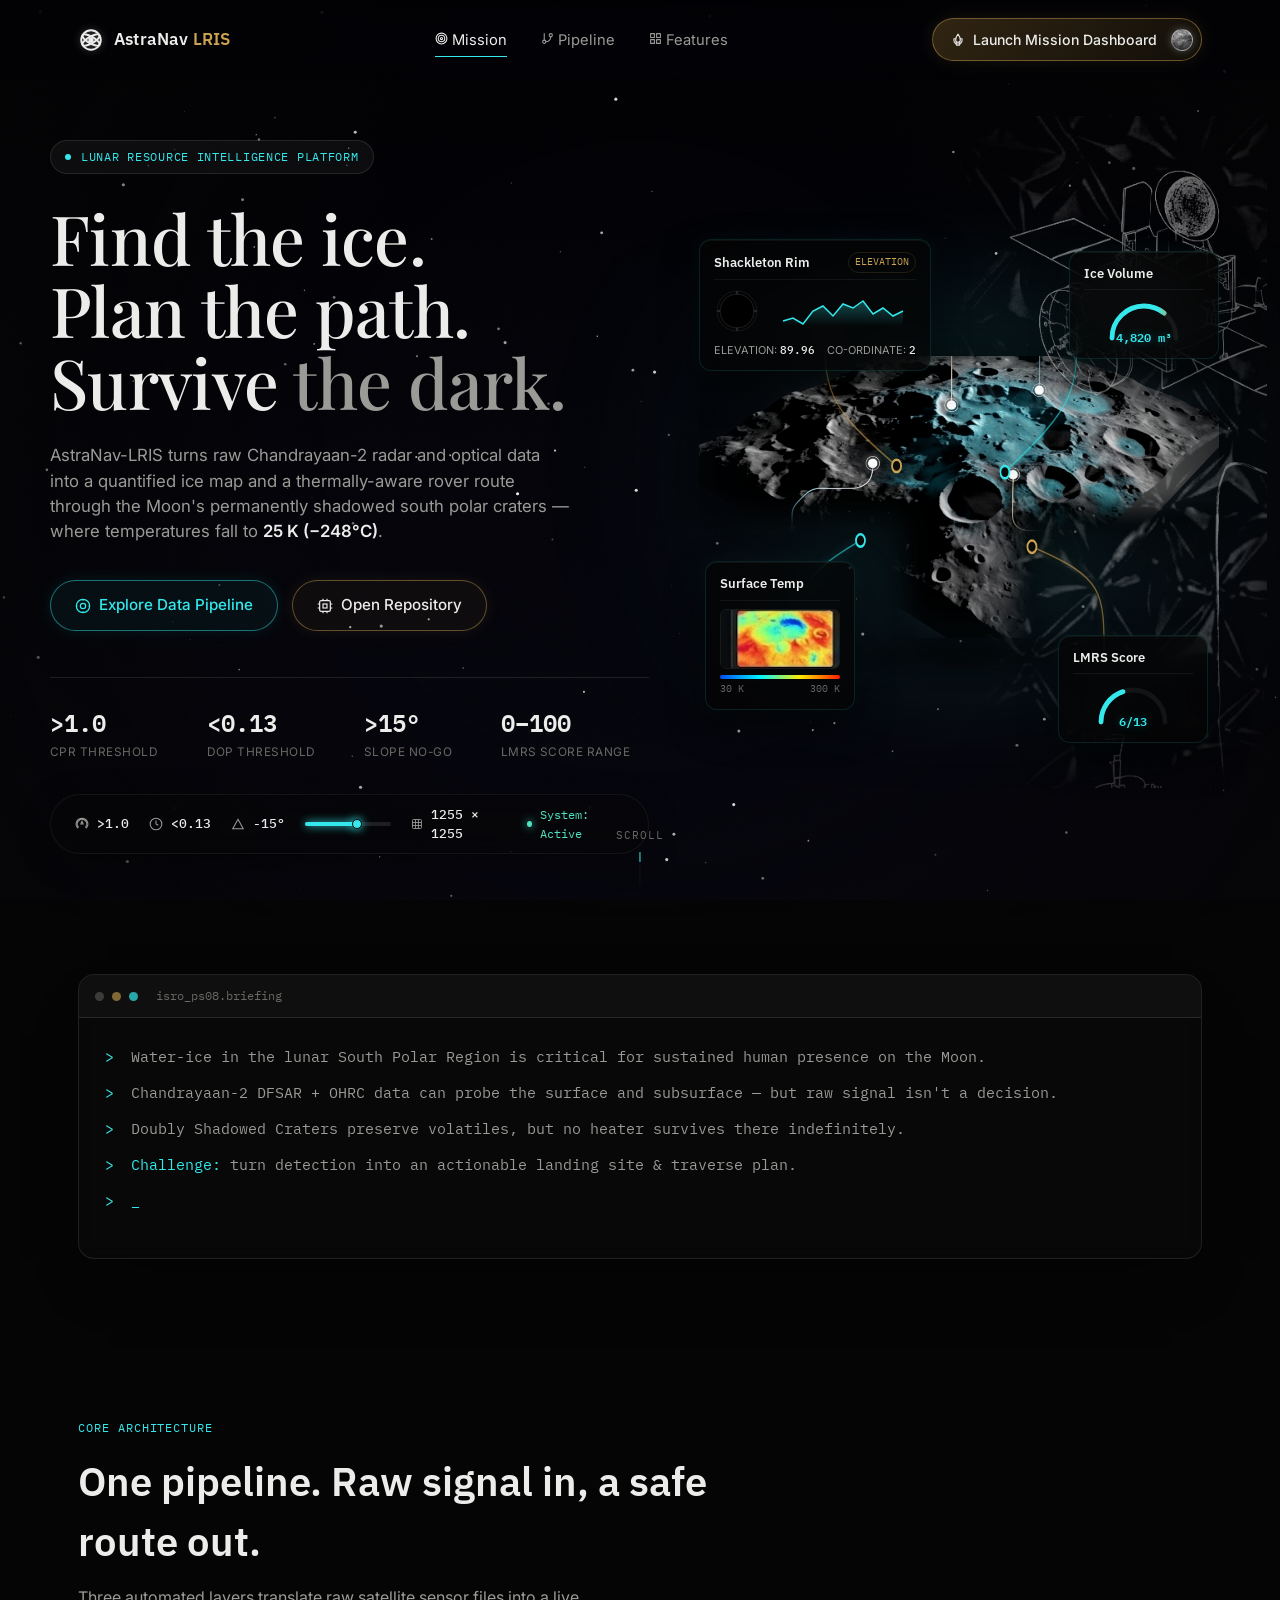
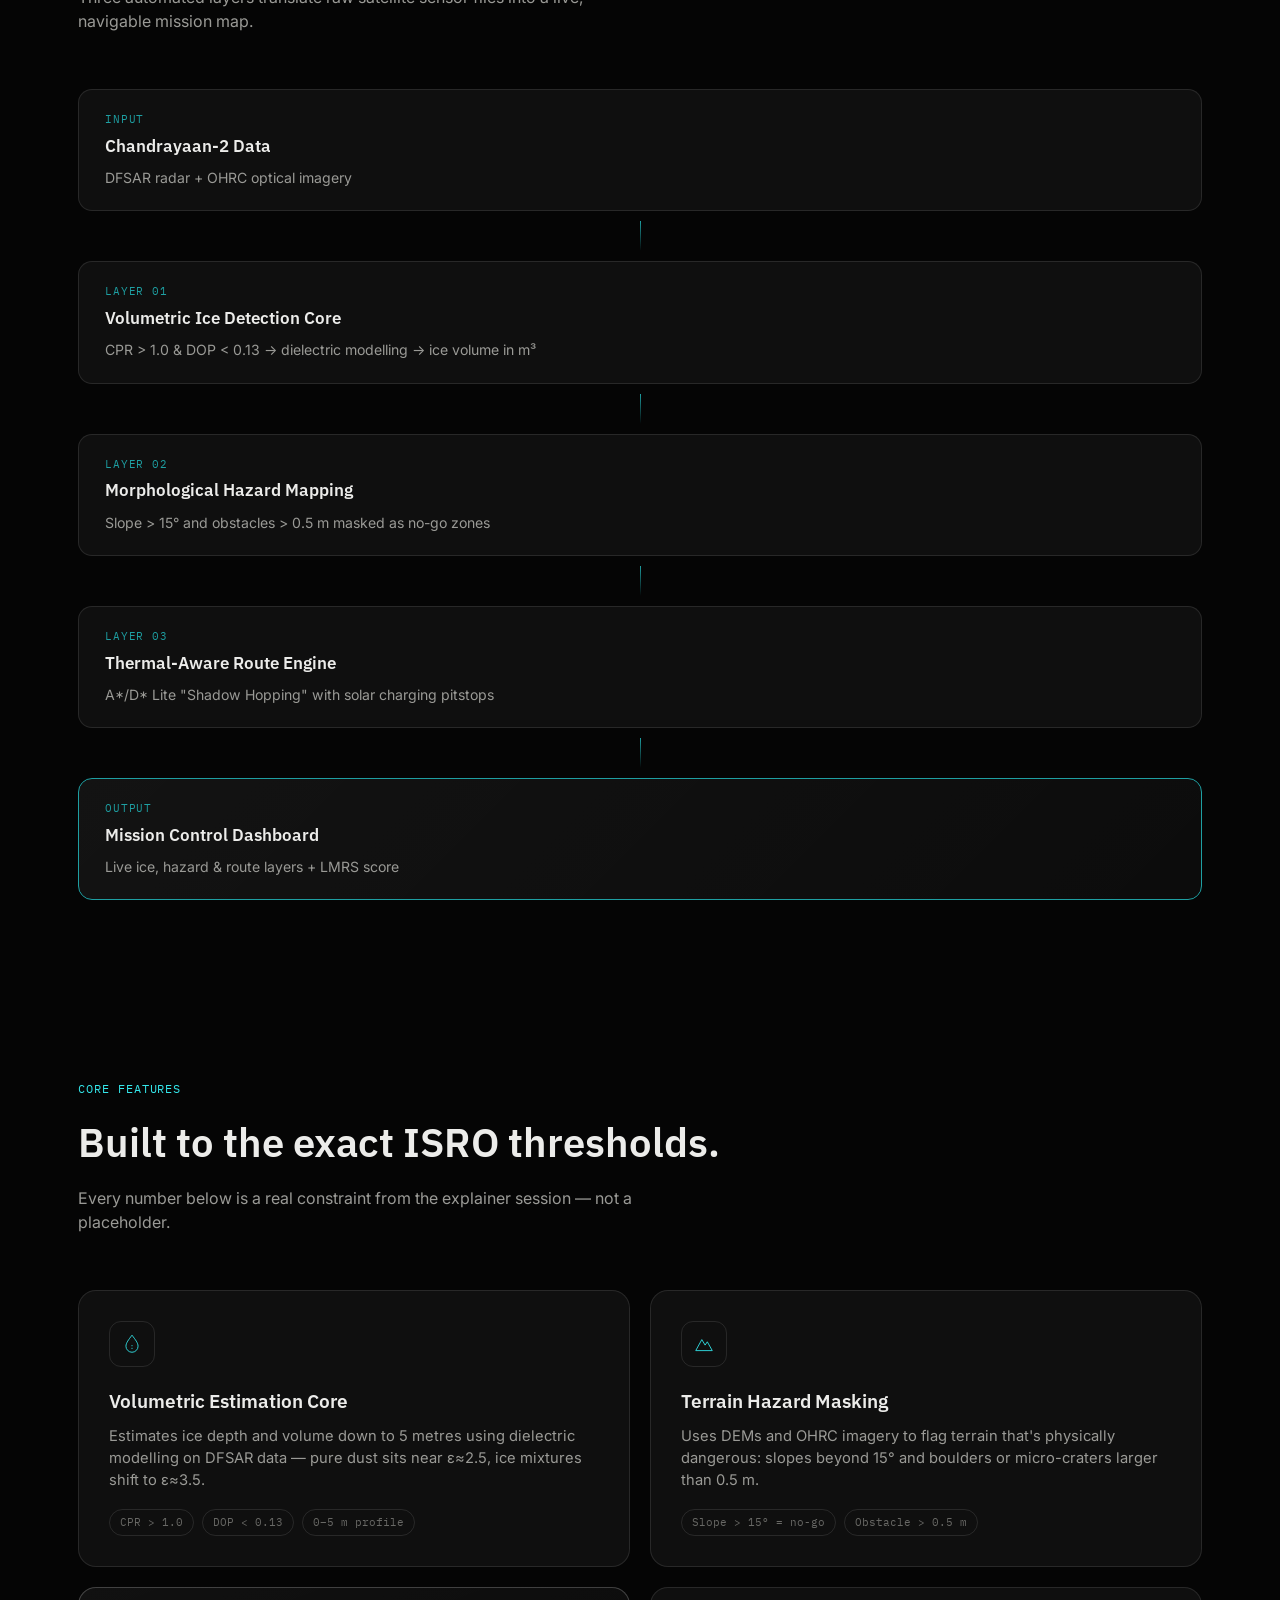
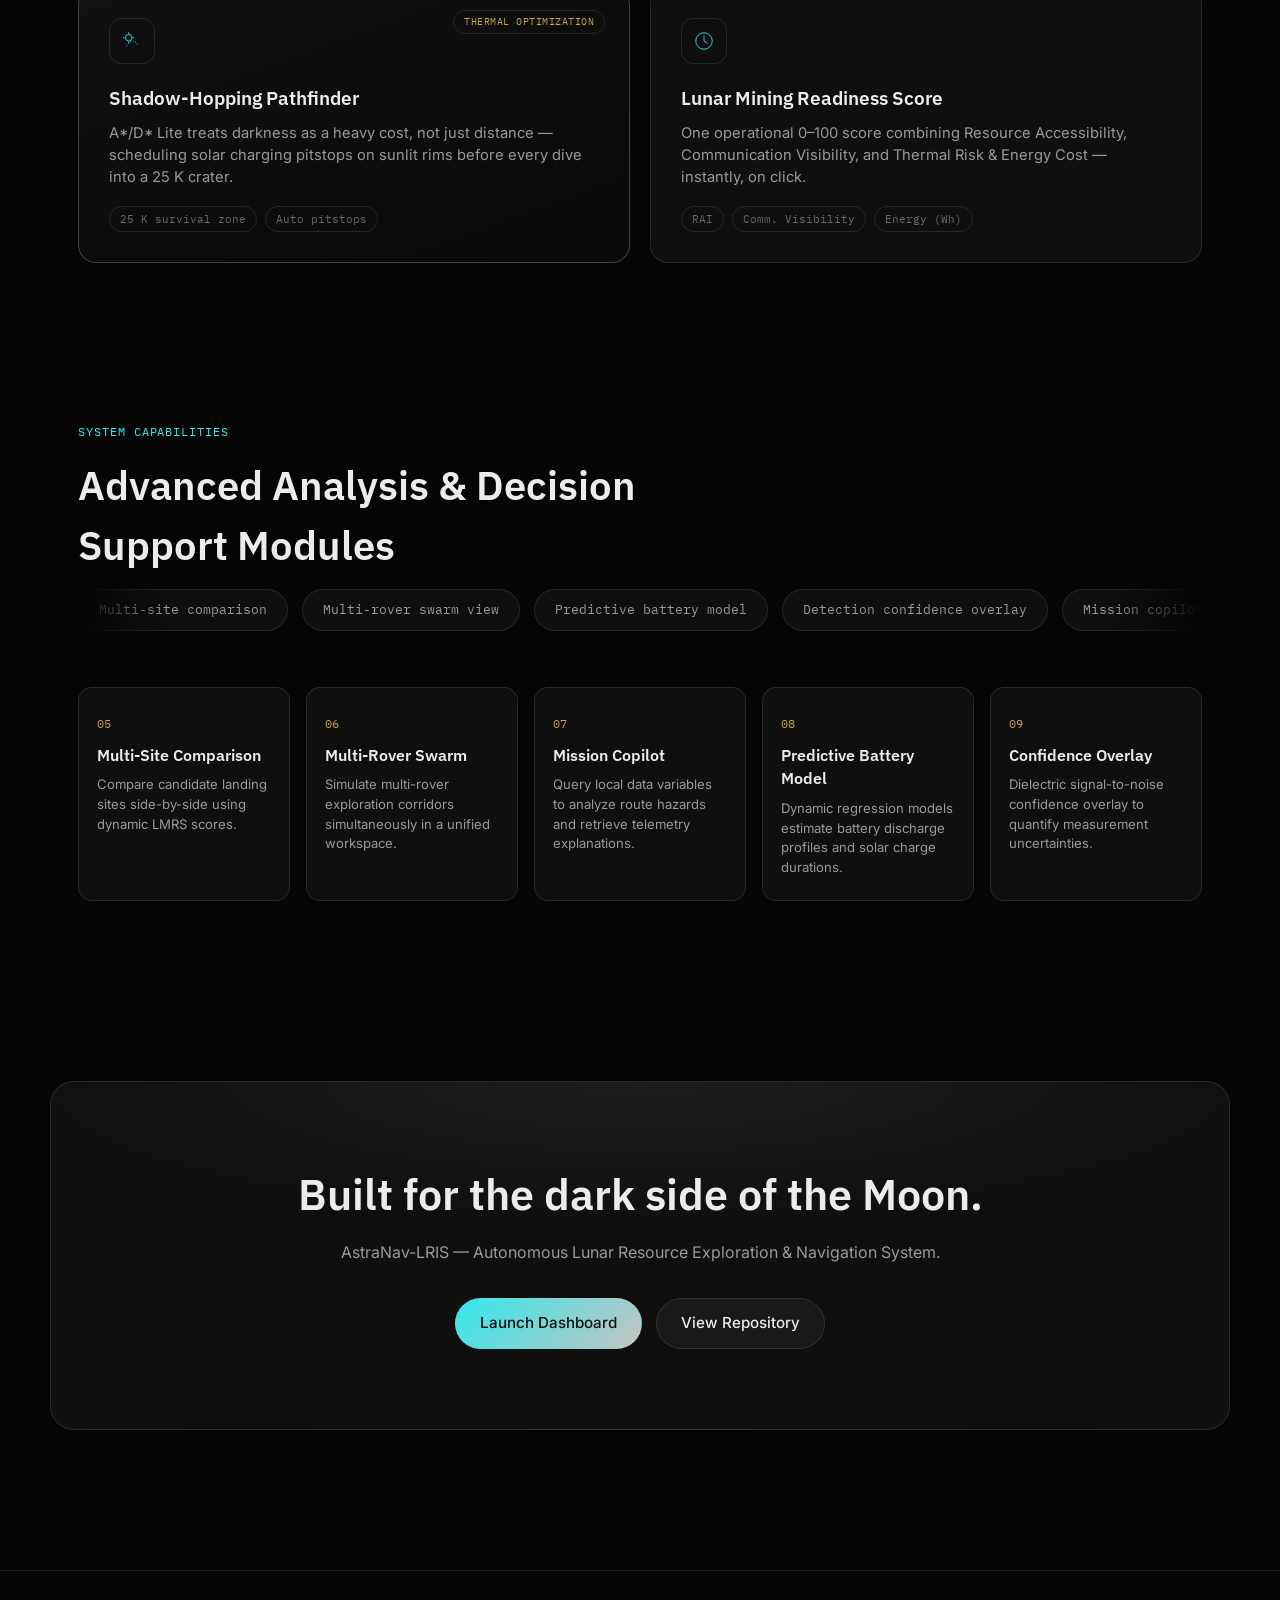
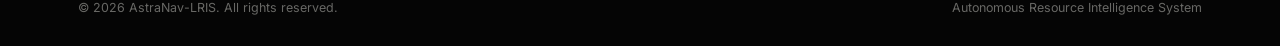
==== commit 25e9d235: "Updated frontend changes" ====
--- a/frontend/index.html
+++ b/frontend/index.html
@@ -4,15 +4,15 @@
 <head>
   <meta charset="UTF-8" />
   <meta name="viewport" content="width=device-width, initial-scale=1.0" />
-  <title>AstraNav-LRIS — Lunar Resource Intelligence &amp; Autonomous Navigation System</title>
+  <title>AstraNav LRIS — Lunar Resource Intelligence &amp; Autonomous Navigation System</title>
   <meta name="description"
-    content="AstraNav-LRIS detects subsurface lunar ice from Chandrayaan-2 data and plans thermal-aware rover routes through the Moon's permanently shadowed south polar craters. Built for ISRO Bharatiya Antariksh Hackathon 2026." />
+    content="AstraNav-LRIS detects subsurface lunar ice from Chandrayaan-2 data and plans thermal-aware rover routes through the Moon's permanently shadowed south polar craters." />
   <link rel="icon"
     href="data:image/svg+xml,<svg xmlns=%22http://www.w3.org/2000/svg%22 viewBox=%220 0 100 100%22><circle cx=%2250%22 cy=%2250%22 r=%2240%22 fill=%22%2304050a%22 stroke=%22%2334e8ec%22 stroke-width=%224%22/></svg>">
   <link rel="preconnect" href="https://fonts.googleapis.com">
   <link rel="preconnect" href="https://fonts.gstatic.com" crossorigin>
   <link
-    href="https://fonts.googleapis.com/css2?family=IBM+Plex+Sans:wght@400;500;600;700&family=Inter:wght@400;500;600&family=IBM+Plex+Mono:wght@400;500;600&display=swap"
+    href="https://fonts.googleapis.com/css2?family=IBM+Plex+Sans:wght@400;500;600;700&family=Inter:wght@400;500;600&family=IBM+Plex+Mono:wght@400;500;600&family=Playfair+Display:ital,wght@0,400..700;1,400..700&display=swap"
     rel="stylesheet">
   <link rel="stylesheet" href="style.css">
 </head>
@@ -28,33 +28,67 @@
     <div class="nav-inner">
       <a href="#top" class="brand">
         <span class="brand-mark" aria-hidden="true">
-          <svg viewBox="0 0 32 32" fill="none">
-            <circle cx="16" cy="16" r="13" stroke="currentColor" stroke-width="1.6" />
-            <circle cx="16" cy="16" r="13" stroke="currentColor" stroke-width="1.6" stroke-dasharray="2 4"
-              opacity="0.5" />
-            <circle cx="16" cy="23.5" r="2.6" fill="currentColor" />
+          <svg viewBox="0 0 24 24" fill="none" stroke="currentColor" stroke-width="1.8">
+            <circle cx="12" cy="12" r="9"></circle>
+            <ellipse cx="12" cy="12" rx="9" ry="3" transform="rotate(30 12 12)"></ellipse>
+            <ellipse cx="12" cy="12" rx="9" ry="3" transform="rotate(-30 12 12)"></ellipse>
+            <circle cx="12" cy="12" r="1.5" fill="currentColor"></circle>
           </svg>
         </span>
-        <span class="brand-text">AstraNav<span class="brand-dash">·</span>LRIS</span>
+        <span class="brand-text">AstraNav <span class="brand-text-accent">LRIS</span></span>
       </a>
       <nav class="nav-links">
-        <a href="#mission">Mission</a>
-        <a href="#pipeline">Pipeline</a>
-        <a href="#features">Features</a>
+        <a href="#mission" class="nav-item-link active">
+          <svg class="nav-link-icon" width="13" height="13" viewBox="0 0 24 24" fill="none" stroke="currentColor" stroke-width="2" stroke-linecap="round" stroke-linejoin="round"><circle cx="12" cy="12" r="10"></circle><circle cx="12" cy="12" r="6"></circle><circle cx="12" cy="12" r="2"></circle></svg>
+          Mission
+        </a>
+        <a href="#pipeline" class="nav-item-link">
+          <svg class="nav-link-icon" width="13" height="13" viewBox="0 0 24 24" fill="none" stroke="currentColor" stroke-width="2" stroke-linecap="round" stroke-linejoin="round"><line x1="6" y1="3" x2="6" y2="15"></line><circle cx="18" cy="6" r="3"></circle><circle cx="6" cy="18" r="3"></circle><path d="M18 9a9 9 0 0 1-9 9"></path></svg>
+          Pipeline
+        </a>
+        <a href="#features" class="nav-item-link">
+          <svg class="nav-link-icon" width="13" height="13" viewBox="0 0 24 24" fill="none" stroke="currentColor" stroke-width="2" stroke-linecap="round" stroke-linejoin="round"><rect x="3" y="3" width="7" height="7"></rect><rect x="14" y="3" width="7" height="7"></rect><rect x="14" y="14" width="7" height="7"></rect><rect x="3" y="14" width="7" height="7"></rect></svg>
+          Features
+        </a>
       </nav>
       <div class="nav-cta">
-        <a href="#" class="btn btn-ghost" target="_blank" rel="noopener">View Repo</a>
-        <a href="dashboard.html" class="btn btn-solid">Launch Dashboard</a>
+        <a href="dashboard.html" class="btn btn-solid btn-nav-cta">
+          <svg class="btn-icon" width="14" height="14" viewBox="0 0 24 24" fill="none" stroke="currentColor" stroke-width="1.8" stroke-linecap="round" stroke-linejoin="round">
+            <path d="M12 2s-4 5-4 10c0 2.2 1.8 4 4 4s4-1.8 4-4c0-5-4-10-4-10z"></path>
+            <path d="M9 15v5a1 1 0 0 0 1 1h4a1 1 0 0 0 1-1v-5"></path>
+            <path d="M8 10H5v2a7 7 0 0 0 6.64 6.96"></path>
+            <path d="M16 10h3v2a7 7 0 0 1-6.64 6.96"></path>
+          </svg>
+          Launch Mission Dashboard
+          <span class="btn-moon-thumb"></span>
+        </a>
       </div>
       <button class="nav-burger" id="navBurger" aria-label="Toggle menu" aria-expanded="false">
         <span></span><span></span><span></span>
       </button>
     </div>
     <div class="nav-mobile" id="navMobile">
-      <a href="#mission">Mission</a>
-      <a href="#pipeline">Pipeline</a>
-      <a href="#features">Features</a>
-      <a href="dashboard.html" class="btn btn-solid">Launch Dashboard</a>
+      <a href="#mission">
+        <svg class="nav-link-icon" width="13" height="13" viewBox="0 0 24 24" fill="none" stroke="currentColor" stroke-width="2" stroke-linecap="round" stroke-linejoin="round"><circle cx="12" cy="12" r="10"></circle><circle cx="12" cy="12" r="6"></circle><circle cx="12" cy="12" r="2"></circle></svg>
+        Mission
+      </a>
+      <a href="#pipeline">
+        <svg class="nav-link-icon" width="13" height="13" viewBox="0 0 24 24" fill="none" stroke="currentColor" stroke-width="2" stroke-linecap="round" stroke-linejoin="round"><line x1="6" y1="3" x2="6" y2="15"></line><circle cx="18" cy="6" r="3"></circle><circle cx="6" cy="18" r="3"></circle><path d="M18 9a9 9 0 0 1-9 9"></path></svg>
+        Pipeline
+      </a>
+      <a href="#features">
+        <svg class="nav-link-icon" width="13" height="13" viewBox="0 0 24 24" fill="none" stroke="currentColor" stroke-width="2" stroke-linecap="round" stroke-linejoin="round"><rect x="3" y="3" width="7" height="7"></rect><rect x="14" y="3" width="7" height="7"></rect><rect x="14" y="14" width="7" height="7"></rect><rect x="3" y="14" width="7" height="7"></rect></svg>
+        Features
+      </a>
+      <a href="dashboard.html" class="btn btn-solid btn-nav-cta">
+        <svg class="btn-icon" width="14" height="14" viewBox="0 0 24 24" fill="none" stroke="currentColor" stroke-width="1.8" stroke-linecap="round" stroke-linejoin="round">
+          <path d="M12 2s-4 5-4 10c0 2.2 1.8 4 4 4s4-1.8 4-4c0-5-4-10-4-10z"></path>
+          <path d="M9 15v5a1 1 0 0 0 1 1h4a1 1 0 0 0 1-1v-5"></path>
+          <path d="M8 10H5v2a7 7 0 0 0 6.64 6.96"></path>
+          <path d="M16 10h3v2a7 7 0 0 1-6.64 6.96"></path>
+        </svg>
+        Launch Mission Dashboard
+      </a>
     </div>
   </header>
 
@@ -64,12 +98,12 @@
       <div class="hero-copy">
         <p class="eyebrow" data-reveal>
           <span class="dot-pulse" aria-hidden="true"></span>
-          Lunar Resource Intelligence Platform
+          LUNAR RESOURCE INTELLIGENCE PLATFORM
         </p>
         <h1 class="hero-title" data-reveal>
           Find the ice.<br>
           Plan the path.<br>
-          <span class="grad-text">Survive the dark.</span>
+          Survive <span class="dim-text">the dark.</span>
         </h1>
         <p class="hero-sub" data-reveal>
           AstraNav-LRIS turns raw Chandrayaan-2 radar and optical data into a quantified ice map
@@ -77,55 +111,221 @@
           where temperatures fall to <strong>25&nbsp;K&nbsp;(&minus;248°C)</strong>.
         </p>
         <div class="hero-actions" data-reveal>
-          <a href="#pipeline" class="btn btn-solid btn-lg">
-            See the pipeline
-            <svg width="16" height="16" viewBox="0 0 16 16" fill="none">
-              <path d="M3 8h10M9 4l4 4-4 4" stroke="currentColor" stroke-width="1.6" stroke-linecap="round"
-                stroke-linejoin="round" />
+          <a href="#pipeline" class="btn btn-solid btn-lg btn-explore">
+            <svg width="16" height="16" viewBox="0 0 24 24" fill="none" stroke="currentColor" stroke-width="1.8">
+              <circle cx="12" cy="12" r="10"></circle>
+              <path d="M12 2v2M12 20v2M2 12h2M20 12h2"></path>
+              <circle cx="12" cy="12" r="4"></circle>
             </svg>
+            Explore Data Pipeline
           </a>
-          <a href="#" class="btn btn-outline btn-lg" target="_blank" rel="noopener">Open Repository</a>
+          <a href="#" class="btn btn-outline btn-lg btn-repo" target="_blank" rel="noopener">
+            <svg width="16" height="16" viewBox="0 0 24 24" fill="none" stroke="currentColor" stroke-width="1.8">
+              <rect x="4" y="4" width="16" height="16" rx="2" ry="2"></rect>
+              <rect x="9" y="9" width="6" height="6"></rect>
+              <path d="M9 1v3M15 1v3M9 20v3M15 20v3M20 9h3M20 15h3M1 9h3M1 15h3"></path>
+            </svg>
+            Open Repository
+          </a>
         </div>
 
         <div class="hero-stats" data-reveal>
           <div class="stat">
             <span class="stat-num" data-count="1.0" data-decimals="1" data-prefix=">">0.0</span>
-            <span class="stat-label">CPR threshold</span>
+            <span class="stat-label">CPR THRESHOLD</span>
           </div>
           <div class="stat">
             <span class="stat-num" data-count="0.13" data-decimals="2" data-prefix="<">0.00</span>
-            <span class="stat-label">DOP threshold</span>
+            <span class="stat-label">DOP THRESHOLD</span>
           </div>
           <div class="stat">
             <span class="stat-num" data-count="15" data-suffix="°" data-prefix=">">0</span>
-            <span class="stat-label">slope no-go</span>
+            <span class="stat-label">SLOPE NO-GO</span>
           </div>
           <div class="stat">
             <span class="stat-num" data-count="100" data-prefix="0–">0</span>
-            <span class="stat-label">LMRS score range</span>
+            <span class="stat-label">LMRS SCORE RANGE</span>
+          </div>
+        </div>
+
+        <!-- Control Bar -->
+        <div class="control-bar-wrapper" data-reveal>
+          <div class="control-bar">
+            <div class="control-item">
+              <svg width="14" height="14" viewBox="0 0 24 24" fill="none" stroke="currentColor" stroke-width="1.8">
+                <path d="M12 2a10 10 0 0 1 7.54 16.59l-1.42-1.42A8 8 0 1 0 5.88 17.17l-1.42 1.42A10 10 0 0 1 12 2z"></path>
+                <path d="m12 7-2 5h4l-2-5z"></path>
+              </svg>
+              <span>>1.0</span>
+            </div>
+            <div class="control-item">
+              <svg width="14" height="14" viewBox="0 0 24 24" fill="none" stroke="currentColor" stroke-width="1.8">
+                <circle cx="12" cy="12" r="10"></circle>
+                <polyline points="12 6 12 12 16 14"></polyline>
+              </svg>
+              <span><0.13</span>
+            </div>
+            <div class="control-item">
+              <svg width="14" height="14" viewBox="0 0 24 24" fill="none" stroke="currentColor" stroke-width="1.8">
+                <path d="M3 20h18L12 4z"></path>
+              </svg>
+              <span>-15°</span>
+            </div>
+            <div class="control-slider">
+              <div class="slider-track">
+                <div class="slider-fill"></div>
+                <div class="slider-handle"></div>
+              </div>
+            </div>
+            <div class="control-item">
+              <svg width="14" height="14" viewBox="0 0 24 24" fill="none" stroke="currentColor" stroke-width="1.8">
+                <rect x="3" y="3" width="18" height="18" rx="2" ry="2"></rect>
+                <line x1="9" y1="3" x2="9" y2="21"></line>
+                <line x1="15" y1="3" x2="15" y2="21"></line>
+                <line x1="3" y1="9" x2="21" y2="9"></line>
+                <line x1="3" y1="15" x2="21" y2="15"></line>
+              </svg>
+              <span>1255 × 1255</span>
+            </div>
+            <div class="control-status">
+              <span class="status-dot"></span>
+              <span>System: Active</span>
+            </div>
           </div>
         </div>
       </div>
 
       <div class="hero-visual" aria-hidden="true">
-        <canvas id="moon-canvas"></canvas>
-
-        <!-- floating HUD telemetry cards over the moon -->
-        <div class="hud-card hud-1" data-reveal>
-          <span class="hud-label">Region</span>
-          <span class="hud-value">Shackleton Rim · 89.9°S</span>
-        </div>
-        <div class="hud-card hud-2" data-reveal>
-          <span class="hud-label">Ice Volume Est.</span>
-          <span class="hud-value mono">≈ 4,820 m³</span>
-        </div>
-        <div class="hud-card hud-3" data-reveal>
-          <span class="hud-label">Surface Temp</span>
-          <span class="hud-value mono"><span class="cold-dot"></span> 25 K</span>
-        </div>
-        <div class="hud-card hud-4" data-reveal>
-          <span class="hud-label">LMRS</span>
-          <span class="hud-value mono accent-text">82 / 100</span>
+        <!-- Background Terrain Block -->
+        <div class="terrain-block-container" data-reveal>
+          <img src="assets/lunar_terrain_block.png" alt="Lunar Crater Terrain" class="terrain-block-img">
+        </div>
+
+        <!-- Connection Lines SVG Overlay -->
+        <svg class="hud-lines" viewBox="0 0 600 450" preserveAspectRatio="none" aria-hidden="true">
+          <!-- Shackleton Rim Pointer (amber) -->
+          <path class="hud-line-path line-amber" d="M150,80 C150,140 150,150 230,200" fill="none" stroke="rgba(204, 163, 83, 0.55)" stroke-width="1.4"></path>
+          <circle cx="230" cy="200" r="5" fill="#0a0a0a" stroke="#cca353" stroke-width="2" class="hud-line-dot dot-1"></circle>
+
+          <!-- Ice Volume Pointer (cyan) -->
+          <path class="hud-line-path line-cyan" d="M430,85 C430,140 430,150 350,205" fill="none" stroke="rgba(52, 232, 236, 0.55)" stroke-width="1.4"></path>
+          <circle cx="350" cy="205" r="5" fill="#0a0a0a" stroke="#34e8ec" stroke-width="2" class="hud-line-dot dot-2"></circle>
+
+          <!-- Surface Temp Pointer (cyan) -->
+          <path class="hud-line-path line-cyan" d="M120,360 C120,300 120,290 190,260" fill="none" stroke="rgba(52, 232, 236, 0.55)" stroke-width="1.4"></path>
+          <circle cx="190" cy="260" r="5" fill="#0a0a0a" stroke="#34e8ec" stroke-width="2" class="hud-line-dot dot-3"></circle>
+
+          <!-- LMRS Score Pointer (amber) -->
+          <path class="hud-line-path line-amber" d="M460,355 C460,300 460,290 380,265" fill="none" stroke="rgba(204, 163, 83, 0.55)" stroke-width="1.4"></path>
+          <circle cx="380" cy="265" r="5" fill="#0a0a0a" stroke="#cca353" stroke-width="2" class="hud-line-dot dot-4"></circle>
+        </svg>
+
+        <!-- Floating HUD telemetry cards over the moon -->
+        <!-- Shackleton Rim -->
+        <div class="hud-card hud-card-redesigned hud-pos-1" data-reveal>
+          <div class="hud-card-header">
+            <span class="hud-card-title">Shackleton Rim</span>
+            <span class="hud-card-badge">ELEVATION</span>
+          </div>
+          <div class="hud-card-body">
+            <div class="hud-card-row">
+              <svg class="hud-spiral-icon" viewBox="0 0 60 60" width="46" height="46" aria-hidden="true">
+                <circle cx="30" cy="30" r="26" fill="none" stroke="rgba(255,255,255,0.15)" stroke-width="0.6"></circle>
+                <circle cx="30" cy="30" r="9" fill="none" stroke="rgba(255,255,255,0.35)" stroke-width="1"></circle>
+                <g stroke="rgba(255,255,255,0.45)" stroke-width="0.7">
+                  <line x1="30" y1="4" x2="30" y2="14"></line>
+                  <line x1="30" y1="46" x2="30" y2="56"></line>
+                  <line x1="4" y1="30" x2="14" y2="30"></line>
+                  <line x1="46" y1="30" x2="56" y2="30"></line>
+                </g>
+                <g stroke="rgba(255,255,255,0.28)" stroke-width="0.5">
+                  <circle cx="30" cy="30" r="17"></circle>
+                  <circle cx="30" cy="30" r="22"></circle>
+                </g>
+              </svg>
+              <div class="hud-sparkline-container">
+                <svg class="sparkline" viewBox="0 0 120 30" width="100%" height="30">
+                  <defs>
+                    <linearGradient id="sparkGrad" x1="0" y1="0" x2="0" y2="1">
+                      <stop offset="0%" stop-color="rgba(52, 232, 236, 0.3)"></stop>
+                      <stop offset="100%" stop-color="rgba(52, 232, 236, 0)"></stop>
+                    </linearGradient>
+                  </defs>
+                  <path d="M0 25 L10 22 L20 28 L30 15 L40 10 L50 20 L60 8 L70 12 L80 5 L90 18 L100 12 L110 20 L120 15 L120 30 L0 30 Z" fill="url(#sparkGrad)"></path>
+                  <path d="M0 25 L10 22 L20 28 L30 15 L40 10 L50 20 L60 8 L70 12 L80 5 L90 18 L100 12 L110 20 L120 15" fill="none" stroke="#34e8ec" stroke-width="1.5"></path>
+                </svg>
+              </div>
+            </div>
+            <div class="hud-card-meta-row">
+              <span class="meta-label">ELEVATION: <span class="meta-val">89.96</span></span>
+              <span class="meta-label">CO-ORDINATE: <span class="meta-val">2</span></span>
+            </div>
+          </div>
+        </div>
+
+        <!-- Ice Volume -->
+        <div class="hud-card hud-card-redesigned hud-pos-2" data-reveal>
+          <div class="hud-card-header">
+            <span class="hud-card-title">Ice Volume</span>
+          </div>
+          <div class="hud-card-body align-center">
+            <div class="hud-gauge-wrapper">
+              <svg class="radial-gauge" viewBox="0 0 100 60" width="80" height="48">
+                <defs>
+                  <linearGradient id="gaugeGradIce" x1="0" y1="0" x2="1" y2="0">
+                    <stop offset="0%" stop-color="#34e8ec"></stop>
+                    <stop offset="70%" stop-color="#34e8ec"></stop>
+                    <stop offset="100%" stop-color="#cca353"></stop>
+                  </linearGradient>
+                </defs>
+                <path d="M10 50 A 40 40 0 0 1 90 50" fill="none" stroke="rgba(255,255,255,0.06)" stroke-width="6" stroke-linecap="round"></path>
+                <path d="M10 50 A 40 40 0 0 1 90 50" fill="none" stroke="url(#gaugeGradIce)" stroke-width="6" stroke-linecap="round" stroke-dasharray="125" stroke-dashoffset="35"></path>
+              </svg>
+              <div class="hud-gauge-val">4,820 m³</div>
+            </div>
+          </div>
+        </div>
+
+        <!-- Surface Temp -->
+        <div class="hud-card hud-card-redesigned hud-pos-3" data-reveal>
+          <div class="hud-card-header">
+            <span class="hud-card-title">Surface Temp</span>
+          </div>
+          <div class="hud-card-body">
+            <div class="hud-temp-visual-container">
+              <img src="assets/temp_heatmap.png" class="temp-heatmap-img" alt="Temperature Heatmap">
+              <div class="temp-scale-indicator">
+                <div class="temp-scale-gradient"></div>
+                <div class="temp-scale-labels">
+                  <span>30 K</span>
+                  <span>300 K</span>
+                </div>
+              </div>
+            </div>
+          </div>
+        </div>
+
+        <!-- LMRS Score -->
+        <div class="hud-card hud-card-redesigned hud-pos-4" data-reveal>
+          <div class="hud-card-header">
+            <span class="hud-card-title">LMRS Score</span>
+          </div>
+          <div class="hud-card-body align-center">
+            <div class="hud-gauge-wrapper">
+              <svg class="radial-gauge" viewBox="0 0 100 60" width="80" height="48">
+                <defs>
+                  <linearGradient id="gaugeGradLmrs" x1="0" y1="0" x2="1" y2="0">
+                    <stop offset="0%" stop-color="#34e8ec"></stop>
+                    <stop offset="70%" stop-color="#34e8ec"></stop>
+                    <stop offset="100%" stop-color="#cca353"></stop>
+                  </linearGradient>
+                </defs>
+                <path d="M10 50 A 40 40 0 0 1 90 50" fill="none" stroke="rgba(255,255,255,0.06)" stroke-width="6" stroke-linecap="round"></path>
+                <path d="M10 50 A 40 40 0 0 1 90 50" fill="none" stroke="url(#gaugeGradLmrs)" stroke-width="6" stroke-linecap="round" stroke-dasharray="125" stroke-dashoffset="75"></path>
+              </svg>
+              <div class="hud-gauge-val">6/13</div>
+            </div>
+          </div>
         </div>
       </div>
     </div>
--- a/frontend/style.css
+++ b/frontend/style.css
@@ -10,12 +10,12 @@
   --hairline: rgba(255, 255, 255, 0.1);
   --hairline-soft: rgba(255, 255, 255, 0.05);
 
-  --cyan: #e7e7e4;
-  --cyan-dim: #8f8f8c;
-  --cyan-glow: rgba(255, 255, 255, 0.16);
-
-  --amber: #a8a8a5;
-  --amber-glow: rgba(255, 255, 255, 0.1);
+  --cyan: #34e8ec;
+  --cyan-dim: #1e9fa2;
+  --cyan-glow: rgba(52, 232, 236, 0.2);
+
+  --amber: #cca353;
+  --amber-glow: rgba(204, 163, 83, 0.15);
 
   --ice: #ececea;
   --slate: #9a9a96;
@@ -81,9 +81,7 @@
   width: 100%;
   height: 100%;
   z-index: 0;
-  background:
-    radial-gradient(ellipse 70% 55% at 50% 0%, rgba(255, 255, 255, 0.035), transparent 60%),
-    var(--void);
+  background: linear-gradient(to bottom, #010103 0%, #030308 40%, #06060e 100%);
 }
 
 .grain {
@@ -135,16 +133,21 @@
 }
 
 .brand-mark {
-  color: var(--cyan);
+  color: var(--ice);
   display: flex;
   width: 26px;
   height: 26px;
-  filter: drop-shadow(0 0 6px var(--cyan-glow));
+  filter: drop-shadow(0 0 4px rgba(255, 255, 255, 0.25));
 }
 
 .brand-dash {
   color: var(--slate-dim);
   margin: 0 1px;
+}
+
+.brand-text-accent {
+  color: var(--amber);
+  font-weight: 600;
 }
 
 .nav-links {
@@ -175,6 +178,14 @@
 }
 
 .nav-links a:hover::after {
+  width: 100%;
+}
+
+.nav-item-link.active {
+  color: var(--ice);
+}
+
+.nav-item-link.active::after {
   width: 100%;
 }
 
@@ -302,6 +313,39 @@
   flex-direction: column;
   justify-content: center;
   padding: 140px 28px 60px;
+  background: radial-gradient(circle at center, transparent 40%, rgba(5, 5, 5, 0.7) 100%);
+}
+
+.hero::before {
+  content: "";
+  position: absolute;
+  left: 1%;
+  top: 4%;
+  bottom: 5%;
+  width: 320px;
+  background-image: url("assets/vikram_lander_bg.png");
+  background-repeat: no-repeat;
+  background-position: left center;
+  background-size: contain;
+  opacity: 0.55;
+  pointer-events: none;
+  z-index: 1;
+}
+
+.hero::after {
+  content: "";
+  position: absolute;
+  right: 1%;
+  top: 4%;
+  bottom: 5%;
+  width: 320px;
+  background-image: url("assets/satellite_bg.png");
+  background-repeat: no-repeat;
+  background-position: right center;
+  background-size: contain;
+  opacity: 0.5;
+  pointer-events: none;
+  z-index: 1;
 }
 
 .hero-grid {
@@ -362,11 +406,8 @@
   margin-bottom: 26px;
 }
 
-.grad-text {
-  background: linear-gradient(100deg, var(--cyan) 10%, var(--amber) 90%);
-  -webkit-background-clip: text;
-  background-clip: text;
-  color: transparent;
+.dim-text {
+  color: var(--slate);
 }
 
 .hero-sub {
@@ -1021,4 +1062,434 @@
     animation: none !important;
     transition: none !important;
   }
+}
+
+/* ===================== REDESIGNED LANDING PAGE FEATURES ===================== */
+
+.terrain-block-container {
+  position: relative;
+  width: 100%;
+  max-width: 520px;
+  aspect-ratio: 1.84;
+  z-index: 1;
+  display: flex;
+  align-items: center;
+  justify-content: center;
+}
+
+/* Cyan atmospheric backlight behind the block */
+.terrain-block-container::before {
+  content: "";
+  position: absolute;
+  inset: -35%;
+  background: radial-gradient(circle at 50% 45%, rgba(52, 232, 236, 0.16) 0%, rgba(52, 232, 236, 0.02) 50%, transparent 80%);
+  z-index: 0;
+  pointer-events: none;
+  filter: blur(40px);
+}
+
+/* Soft ambient shadow beneath the block container to anchor it */
+.terrain-block-container::after {
+  content: "";
+  position: absolute;
+  bottom: -10%;
+  left: 15%;
+  right: 15%;
+  height: 25px;
+  background: radial-gradient(ellipse at center, rgba(0, 0, 0, 0.9) 0%, transparent 85%);
+  z-index: 0;
+  pointer-events: none;
+  filter: blur(12px);
+}
+
+.terrain-block-img {
+  position: relative;
+  z-index: 1;
+  width: 100%;
+  height: 100%;
+  object-fit: contain;
+  filter: drop-shadow(0 15px 35px rgba(0, 0, 0, 0.95)) brightness(0.95) contrast(1.08) saturate(0.9);
+}
+
+.hud-lines {
+  position: absolute;
+  inset: 0;
+  width: 100%;
+  height: 100%;
+  z-index: 2;
+  pointer-events: none;
+}
+
+.hud-line-path {
+  filter: drop-shadow(0 0 4px rgba(52, 232, 236, 0.5));
+}
+
+.hud-line-path.line-amber {
+  filter: drop-shadow(0 0 4px rgba(204, 163, 83, 0.5));
+}
+
+.hud-line-dot {
+  animation: beacon 2s infinite;
+}
+
+@keyframes beacon {
+  0% { r: 2px; opacity: 0.5; }
+  50% { r: 4px; opacity: 1; filter: drop-shadow(0 0 3px #34e8ec); }
+  100% { r: 2px; opacity: 0.5; }
+}
+
+.hud-card-redesigned {
+  position: absolute;
+  background: rgba(5, 5, 5, 0.72);
+  backdrop-filter: blur(16px);
+  -webkit-backdrop-filter: blur(16px);
+  border: 1px solid rgba(52, 232, 236, 0.12);
+  border-radius: 12px;
+  padding: 12px 14px;
+  min-width: 150px;
+  box-shadow: 
+    0 15px 35px rgba(0, 0, 0, 0.65), 
+    0 0 20px rgba(52, 232, 236, 0.05), 
+    inset 0 1px 1px rgba(255, 255, 255, 0.06);
+  display: flex;
+  flex-direction: column;
+  gap: 8px;
+  z-index: 3;
+  transition: border-color 0.3s ease, box-shadow 0.3s ease;
+  animation: float-slow 7s ease-in-out infinite;
+}
+
+.hud-card-redesigned:hover {
+  border-color: rgba(52, 232, 236, 0.45);
+  box-shadow: 
+    0 15px 35px rgba(0, 0, 0, 0.65), 
+    0 0 30px rgba(52, 232, 236, 0.25), 
+    inset 0 1px 1px rgba(255, 255, 255, 0.1);
+}
+
+.hud-card-header {
+  display: flex;
+  align-items: center;
+  justify-content: space-between;
+  gap: 8px;
+  border-bottom: 1px solid rgba(255, 255, 255, 0.06);
+  padding-bottom: 6px;
+}
+
+.hud-card-title {
+  font-family: var(--font-display);
+  font-size: 0.8rem;
+  font-weight: 600;
+  color: var(--ice);
+  white-space: nowrap;
+}
+
+.hud-card-badge {
+  font-family: var(--font-mono);
+  font-size: 0.6rem;
+  color: var(--amber);
+  border: 1px solid var(--amber-glow);
+  padding: 2px 6px;
+  border-radius: 99px;
+  text-transform: uppercase;
+}
+
+.hud-card-body {
+  display: flex;
+  flex-direction: column;
+  gap: 8px;
+}
+
+.hud-card-row {
+  display: flex;
+  align-items: center;
+  gap: 10px;
+}
+
+.hud-spiral-icon {
+  flex-shrink: 0;
+}
+
+.hud-card-body.align-center {
+  align-items: center;
+}
+
+.hud-sparkline-container {
+  width: 100%;
+  height: 30px;
+}
+
+.hud-card-meta-row {
+  display: flex;
+  justify-content: space-between;
+  gap: 12px;
+  font-size: 0.68rem;
+  color: var(--slate);
+}
+
+.meta-val {
+  color: var(--ice);
+  font-weight: 500;
+  font-family: var(--font-mono);
+}
+
+.hud-gauge-wrapper {
+  position: relative;
+  display: flex;
+  flex-direction: column;
+  align-items: center;
+}
+
+.hud-gauge-val {
+  position: absolute;
+  bottom: 0;
+  font-family: var(--font-mono);
+  font-size: 0.72rem;
+  font-weight: 600;
+  color: #34e8ec;
+  text-shadow: 0 0 8px rgba(52, 232, 236, 0.4);
+}
+
+.hud-temp-visual-container {
+  display: flex;
+  flex-direction: column;
+  gap: 6px;
+  width: 100%;
+}
+
+.temp-heatmap-img {
+  width: 100%;
+  height: auto;
+  border-radius: 6px;
+  border: 1px solid rgba(255, 255, 255, 0.08);
+}
+
+.temp-scale-indicator {
+  display: flex;
+  flex-direction: column;
+  gap: 3px;
+}
+
+.temp-scale-gradient {
+  width: 100%;
+  height: 4px;
+  border-radius: 2px;
+  background: linear-gradient(to right, #004cf3, #00f6ff, #ffea00, #ff1a00);
+}
+
+.temp-scale-labels {
+  display: flex;
+  justify-content: space-between;
+  font-size: 0.62rem;
+  font-family: var(--font-mono);
+  color: var(--slate-dim);
+}
+
+@keyframes float-slow {
+  0%, 100% { transform: translateY(0); }
+  50% { transform: translateY(-8px); }
+}
+
+.hud-pos-1 { top: 4%; left: 2%; }
+.hud-pos-2 { top: 6%; right: 2%; }
+.hud-pos-3 { bottom: 12%; left: 3%; }
+.hud-pos-4 { bottom: 6%; right: 4%; }
+
+/* ===== NEW REDESIGN CLASSES ===== */
+.font-serif {
+  font-family: 'Playfair Display', Georgia, serif;
+}
+
+.hero-title {
+  font-family: 'Playfair Display', Georgia, serif;
+  font-weight: 500;
+}
+
+.btn-nav-cta {
+  position: relative;
+  background: linear-gradient(135deg, rgba(58, 44, 22, 0.85), rgba(20, 16, 10, 0.85));
+  border: 1px solid rgba(204, 163, 83, 0.45);
+  color: var(--ice);
+  padding-right: 44px !important; /* Space for moon thumb */
+  box-shadow: 0 0 18px rgba(204, 163, 83, 0.12);
+  transition: all 0.3s ease;
+}
+
+.btn-nav-cta:hover {
+  border-color: var(--amber);
+  box-shadow: 0 0 26px rgba(204, 163, 83, 0.3);
+  transform: translateY(-1px);
+}
+
+.btn-moon-thumb {
+  position: absolute;
+  right: 8px;
+  top: 50%;
+  transform: translateY(-50%);
+  width: 22px;
+  height: 22px;
+  border-radius: 50%;
+  background-image: url("assets/moon_thumb.png");
+  background-size: cover;
+  background-position: center;
+  box-shadow: inset -2px -2px 5px rgba(0, 0, 0, 0.5), 0 0 8px rgba(255, 255, 255, 0.25);
+  border: 1px solid rgba(255, 255, 255, 0.25);
+}
+
+.btn-explore {
+  border-color: rgba(52, 232, 236, 0.455);
+  background: rgba(52, 232, 236, 0.05);
+  color: #34e8ec;
+  box-shadow: 0 0 15px rgba(52, 232, 236, 0.1);
+}
+
+.btn-explore:hover {
+  background: rgba(52, 232, 236, 0.14);
+  border-color: #34e8ec;
+  box-shadow: 0 0 25px rgba(52, 232, 236, 0.3);
+}
+
+.btn-repo {
+  border-color: rgba(204, 163, 83, 0.45);
+  background: rgba(204, 163, 83, 0.05);
+  color: var(--ice);
+  box-shadow: 0 0 15px rgba(204, 163, 83, 0.1);
+}
+
+.btn-repo:hover {
+  border-color: var(--amber);
+  background: rgba(204, 163, 83, 0.14);
+  box-shadow: 0 0 25px rgba(204, 163, 83, 0.3);
+}
+
+.control-bar-wrapper {
+  margin-top: 32px;
+  width: 100%;
+}
+
+.control-bar {
+  display: flex;
+  align-items: center;
+  gap: 20px;
+  padding: 10px 24px;
+  border-radius: 999px;
+  border: 1px solid rgba(255, 255, 255, 0.06);
+  background: rgba(8, 8, 8, 0.45);
+  backdrop-filter: blur(12px);
+  -webkit-backdrop-filter: blur(12px);
+  width: fit-content;
+  box-shadow: 0 8px 32px rgba(0, 0, 0, 0.3);
+}
+
+.control-item {
+  display: flex;
+  align-items: center;
+  gap: 8px;
+  font-family: var(--font-mono);
+  font-size: 0.8rem;
+  color: var(--slate);
+}
+
+.control-item span {
+  color: var(--ice);
+  font-weight: 500;
+}
+
+.control-slider {
+  width: 100px;
+  height: 4px;
+  position: relative;
+}
+
+.slider-track {
+  width: 100%;
+  height: 100%;
+  background: rgba(255, 255, 255, 0.1);
+  border-radius: 2px;
+  position: relative;
+}
+
+.slider-fill {
+  width: 60%;
+  height: 100%;
+  background: #34e8ec;
+  border-radius: 2px;
+  box-shadow: 0 0 8px #34e8ec;
+}
+
+.slider-handle {
+  position: absolute;
+  left: 60%;
+  top: 50%;
+  transform: translate(-50%, -50%);
+  width: 10px;
+  height: 10px;
+  border-radius: 50%;
+  background: #34e8ec;
+  box-shadow: 0 0 10px #34e8ec;
+  border: 1.5px solid #050505;
+}
+
+.control-status {
+  display: flex;
+  align-items: center;
+  gap: 8px;
+  font-family: var(--font-mono);
+  font-size: 0.78rem;
+  color: #50e3c2;
+  margin-left: auto;
+}
+
+.status-dot {
+  width: 6px;
+  height: 6px;
+  border-radius: 50%;
+  background: #50e3c2;
+  box-shadow: 0 0 8px #50e3c2;
+  animation: pulse-green 2s infinite;
+}
+
+@keyframes pulse-green {
+  0% {
+    box-shadow: 0 0 0 0 rgba(80, 227, 194, 0.6);
+  }
+  70% {
+    box-shadow: 0 0 0 6px rgba(80, 227, 194, 0);
+  }
+  100% {
+    box-shadow: 0 0 0 0 rgba(80, 227, 194, 0);
+  }
+}
+
+/* responsive overrides */
+@media (max-width: 980px) {
+  .hud-pos-1 { top: 4%; left: 2%; }
+  .hud-pos-2 { top: 6%; right: 2%; }
+  .hud-pos-3 { bottom: 12%; left: 3%; }
+  .hud-pos-4 { bottom: 6%; right: 4%; }
+  .hud-lines { display: none; }
+}
+
+@media (max-width: 560px) {
+  .control-bar {
+    flex-wrap: wrap;
+    border-radius: 16px;
+    gap: 12px;
+  }
+  .control-slider {
+    width: 60px;
+  }
+  .hud-pos-1, .hud-pos-2, .hud-pos-3, .hud-pos-4 {
+    position: relative;
+    top: auto;
+    left: auto;
+    right: auto;
+    bottom: auto;
+    margin: 8px auto;
+    width: 90%;
+  }
+  .hero-visual {
+    height: auto;
+    flex-direction: column;
+  }
 }
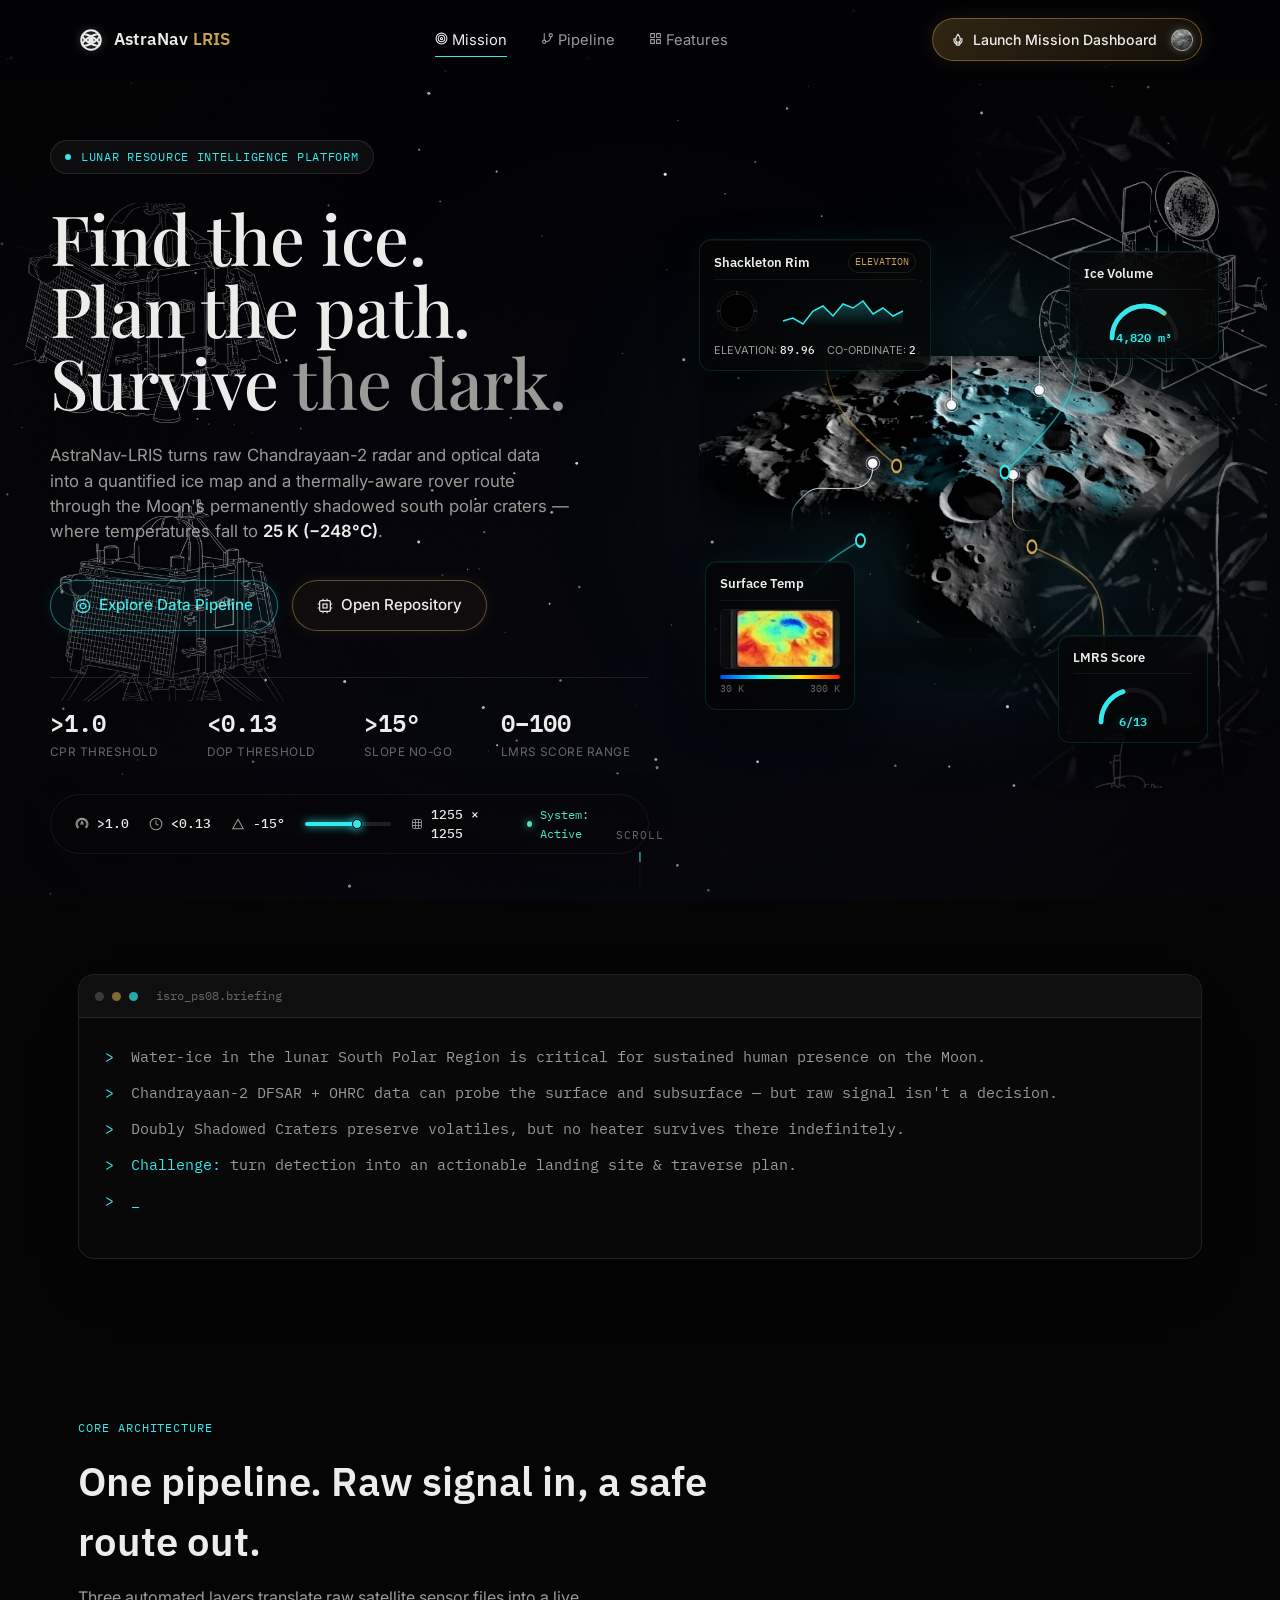
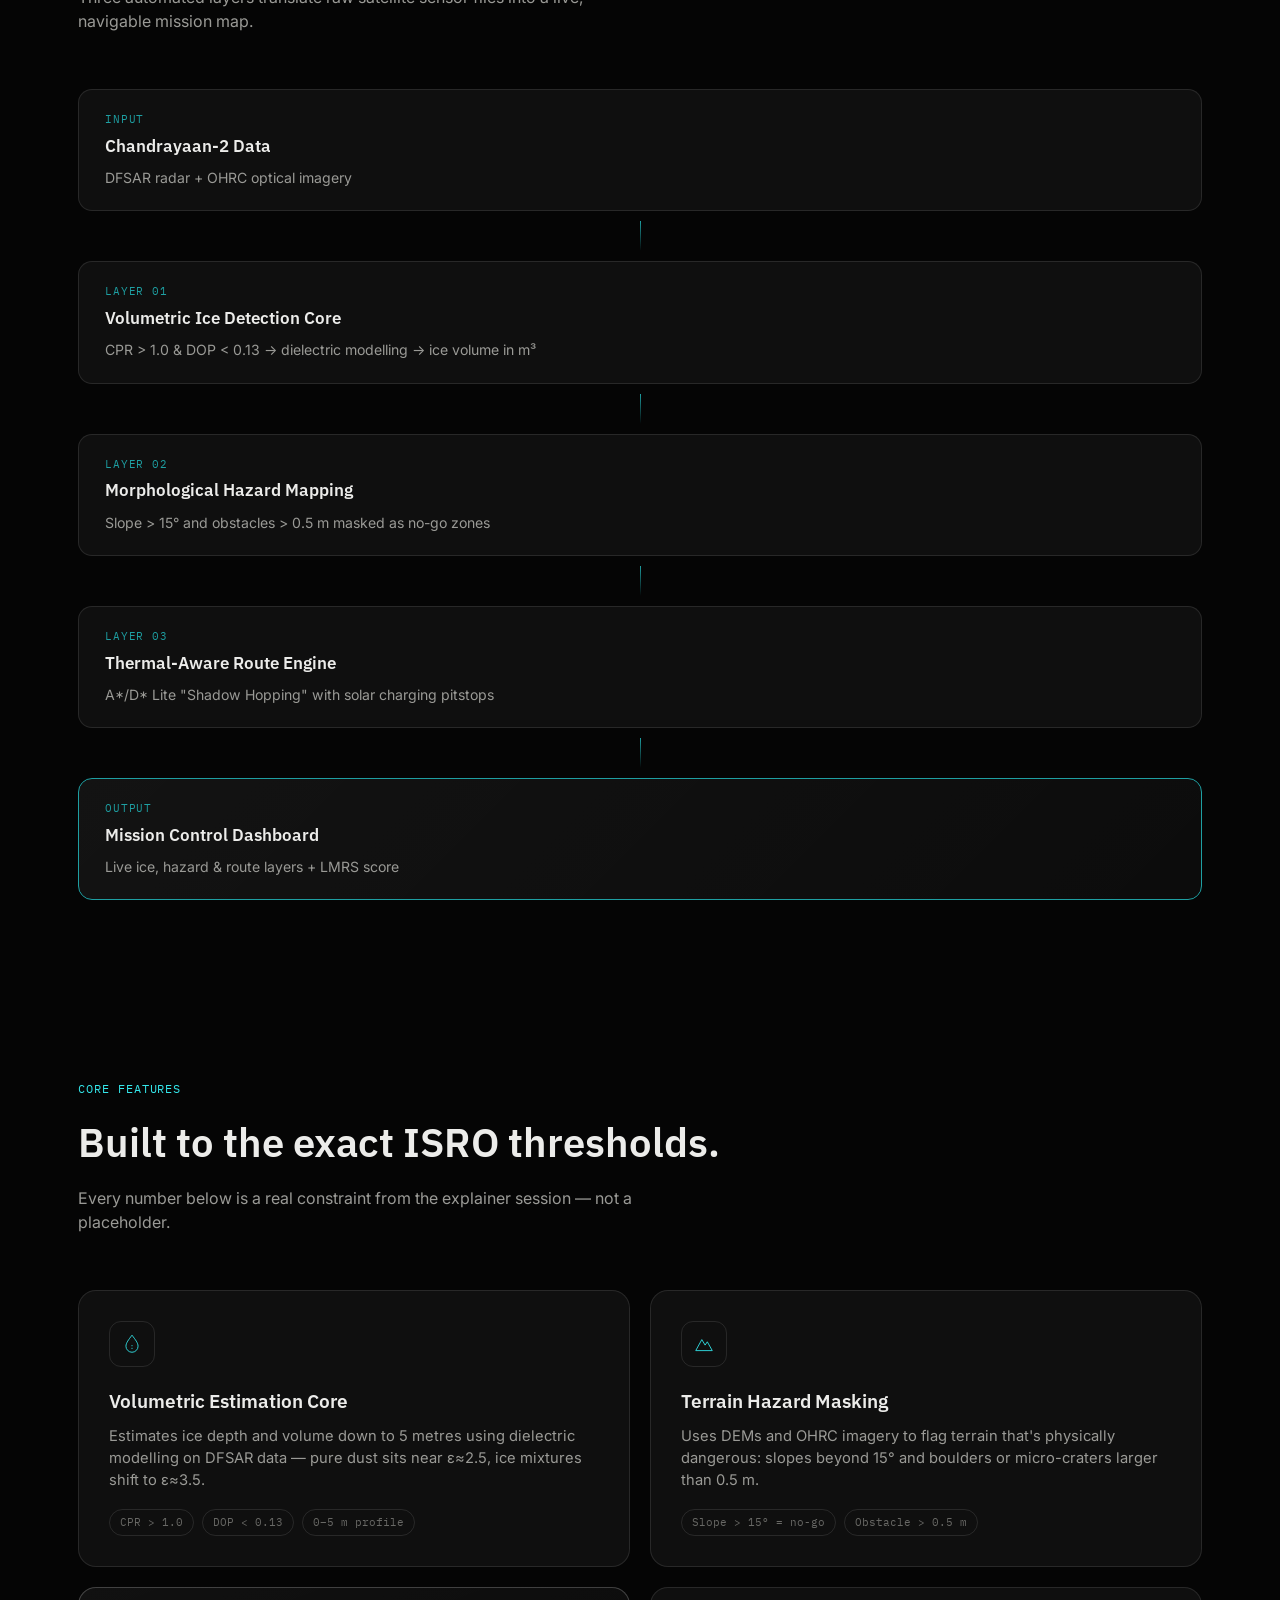
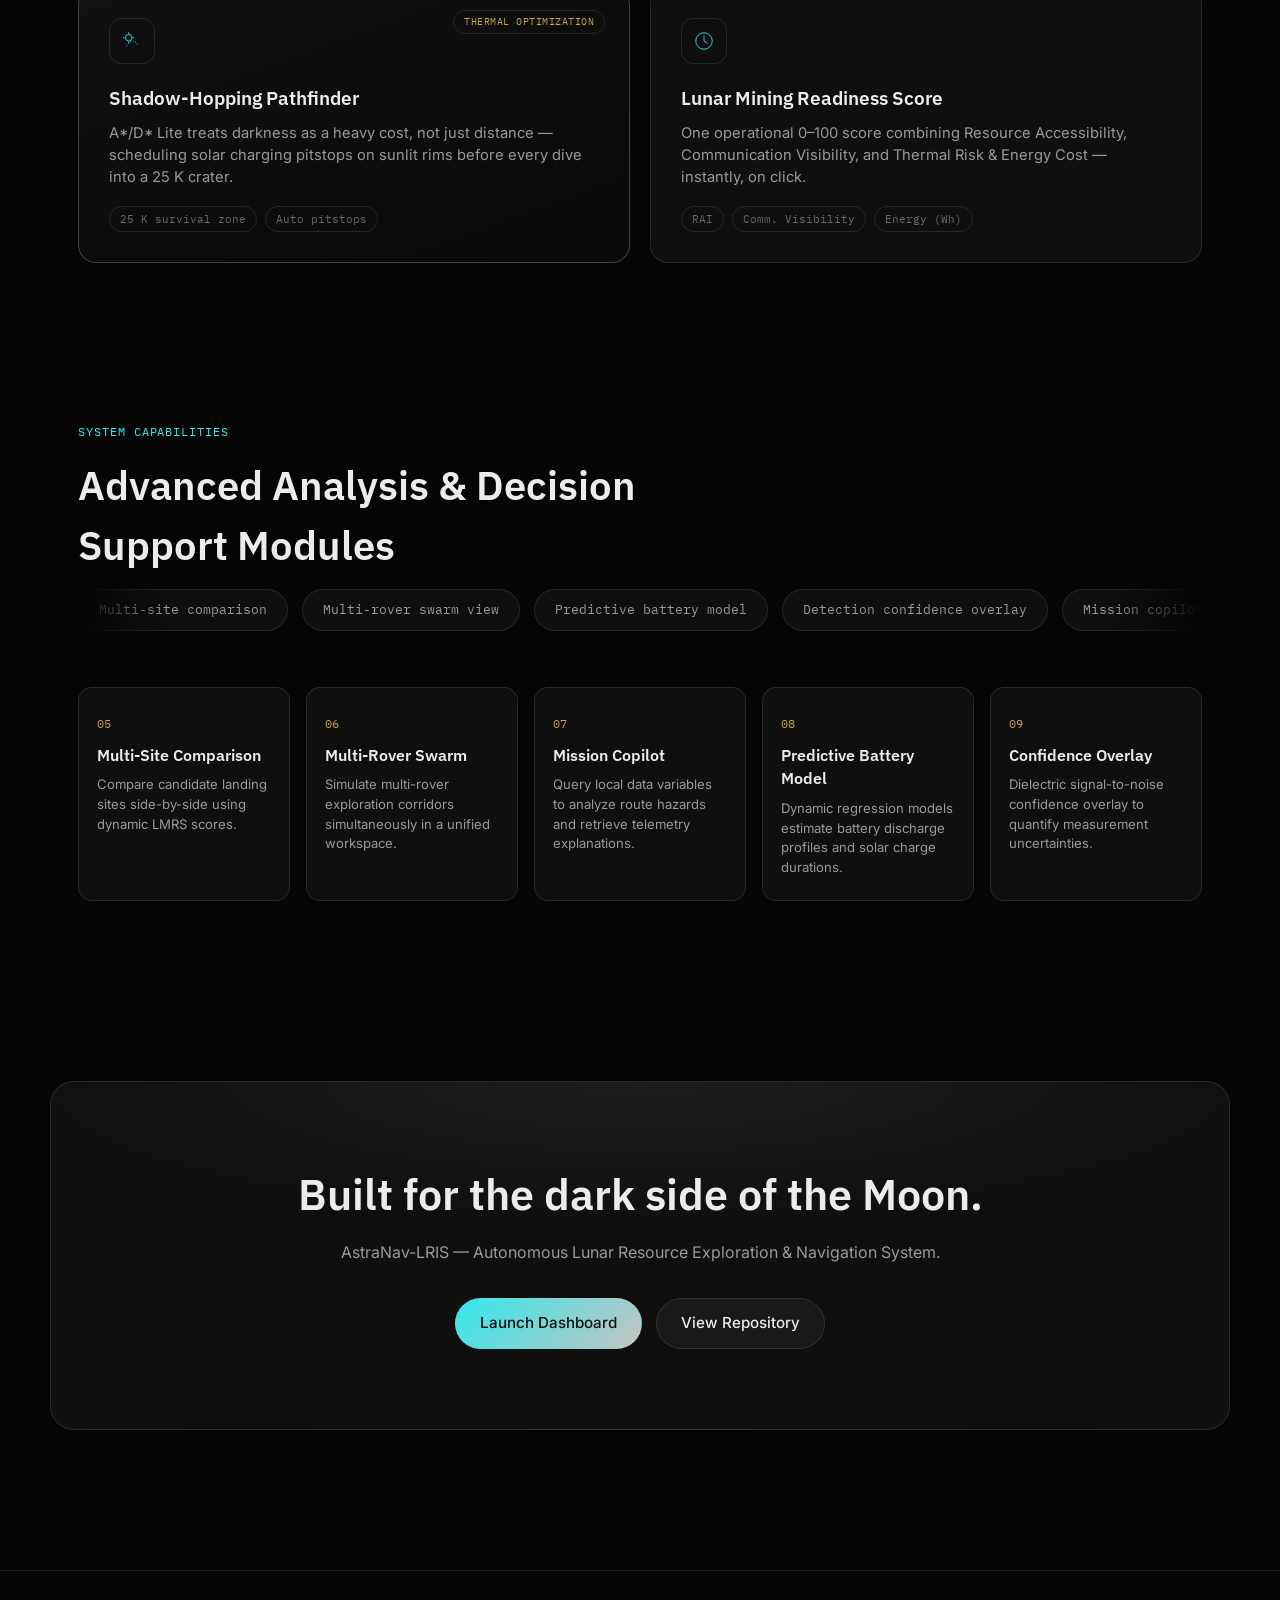
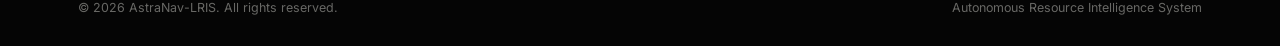
==== commit b2c023a4: "feat: cleanly integrate 4 frontend features (PWA, Export, Briefing, Time-Lapse)" ====
--- a/frontend/index.html
+++ b/frontend/index.html
@@ -9,6 +9,7 @@
     content="AstraNav-LRIS detects subsurface lunar ice from Chandrayaan-2 data and plans thermal-aware rover routes through the Moon's permanently shadowed south polar craters." />
   <link rel="icon"
     href="data:image/svg+xml,<svg xmlns=%22http://www.w3.org/2000/svg%22 viewBox=%220 0 100 100%22><circle cx=%2250%22 cy=%2250%22 r=%2240%22 fill=%22%2304050a%22 stroke=%22%2334e8ec%22 stroke-width=%224%22/></svg>">
+  <link rel="manifest" href="manifest.json">
   <link rel="preconnect" href="https://fonts.googleapis.com">
   <link rel="preconnect" href="https://fonts.gstatic.com" crossorigin>
   <link
@@ -561,6 +562,13 @@
 
   <script src="assets/three.min.js"></script>
   <script src="script.js"></script>
+    <script>
+    if ('serviceWorker' in navigator) {
+      window.addEventListener('load', () => {
+        navigator.serviceWorker.register('./service-worker.js');
+      });
+    }
+  </script>
 </body>
 
 </html>
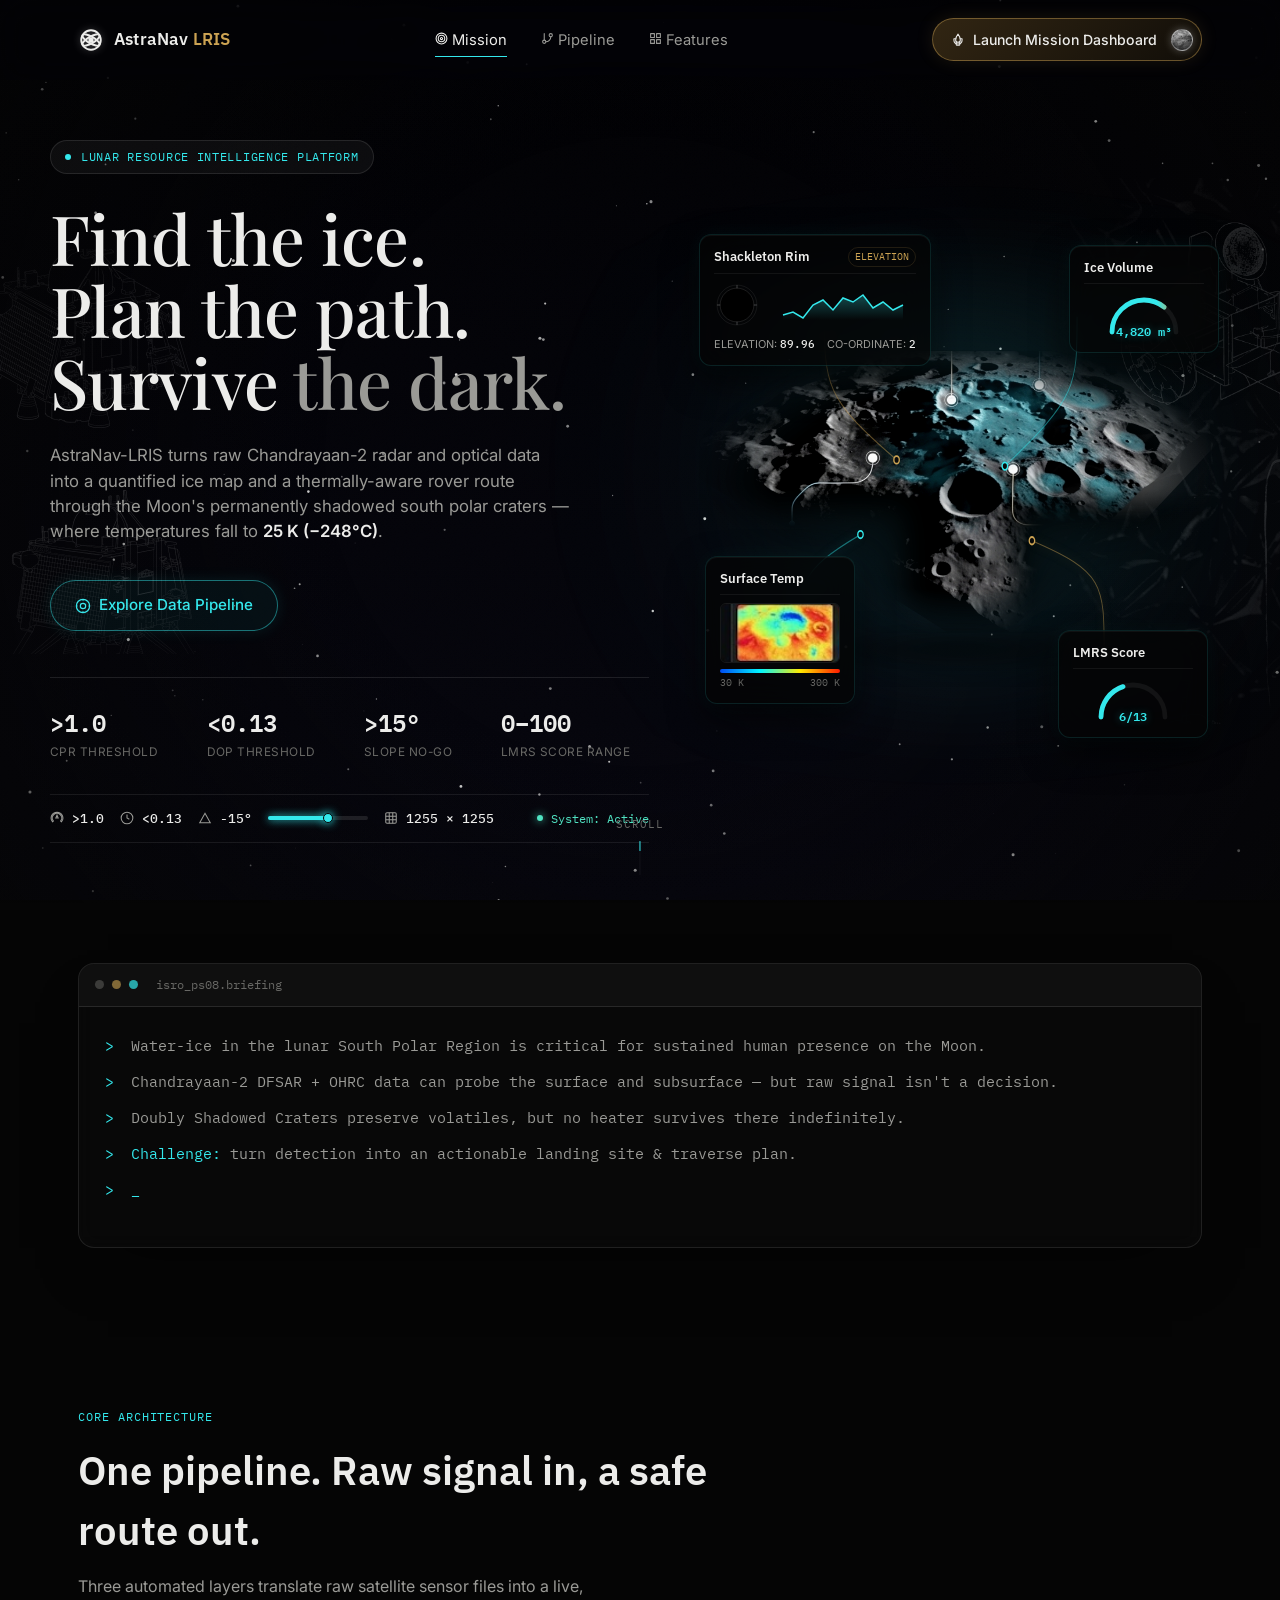
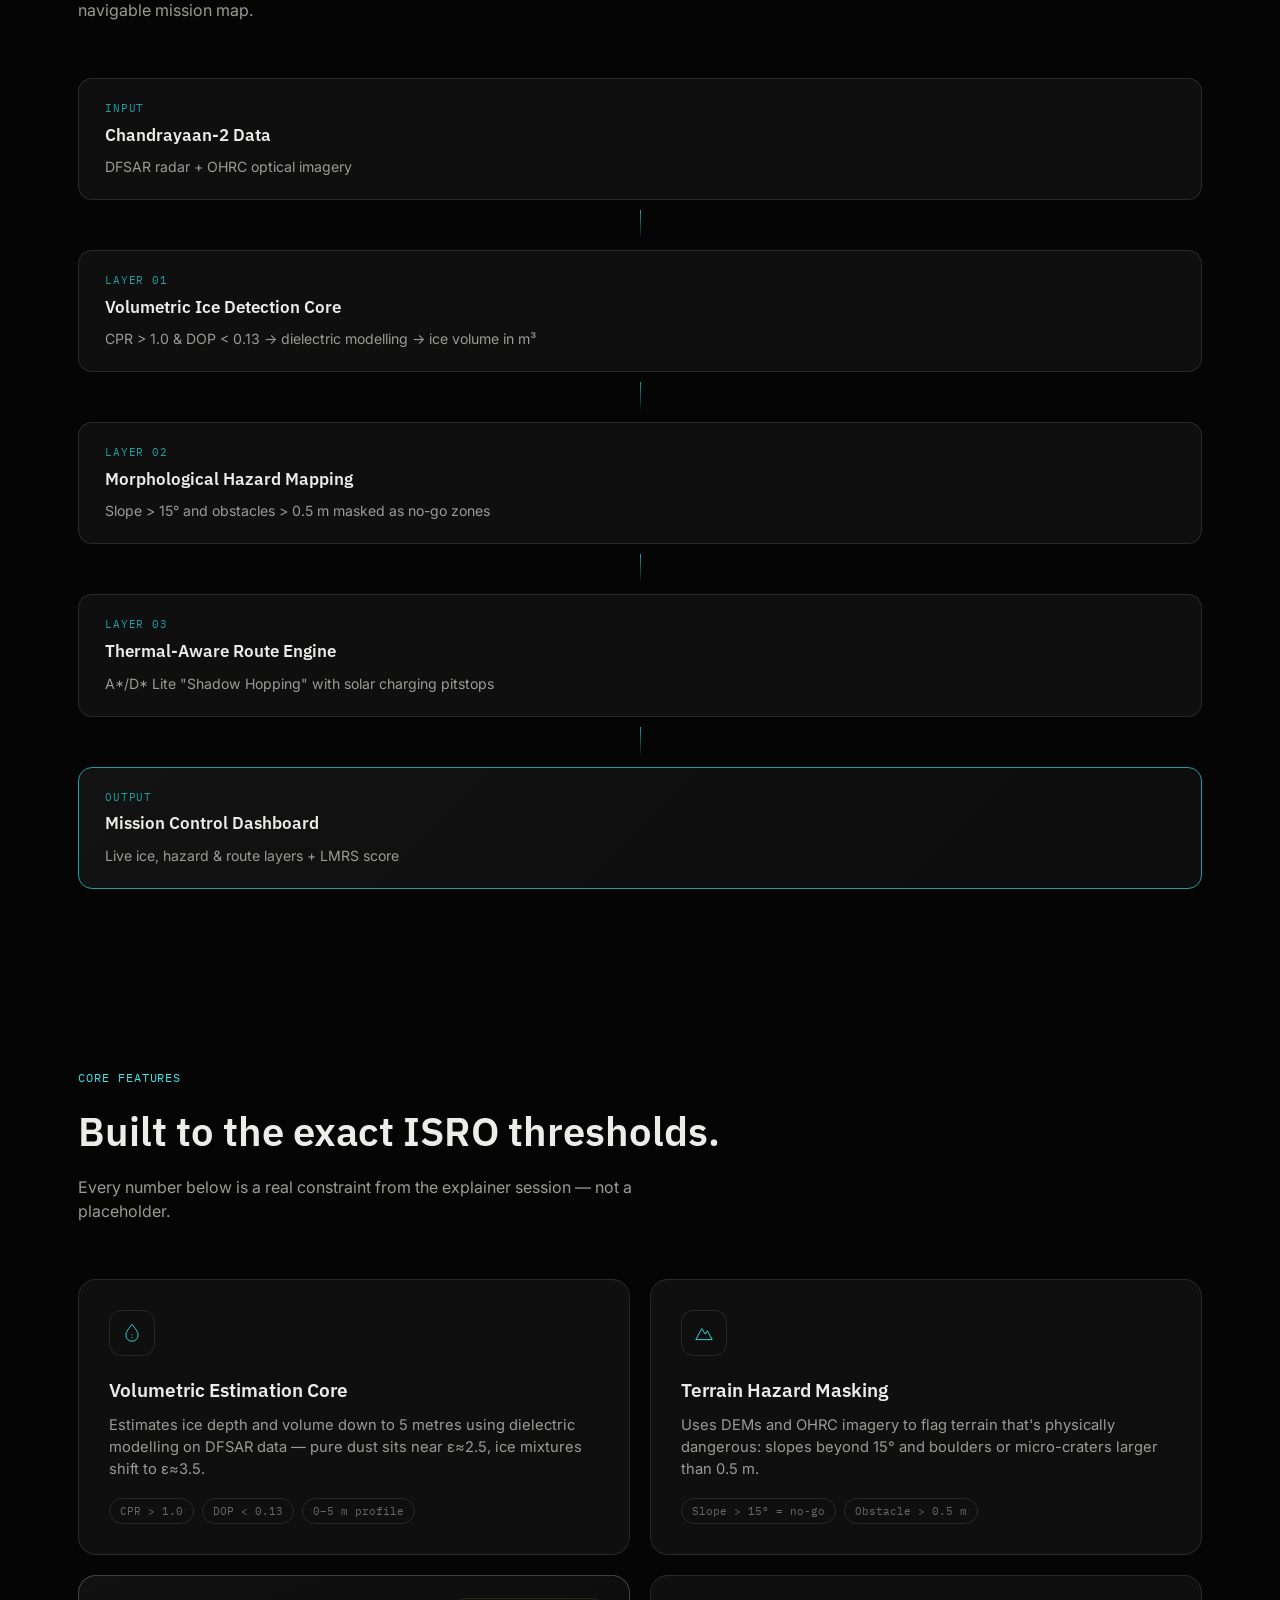
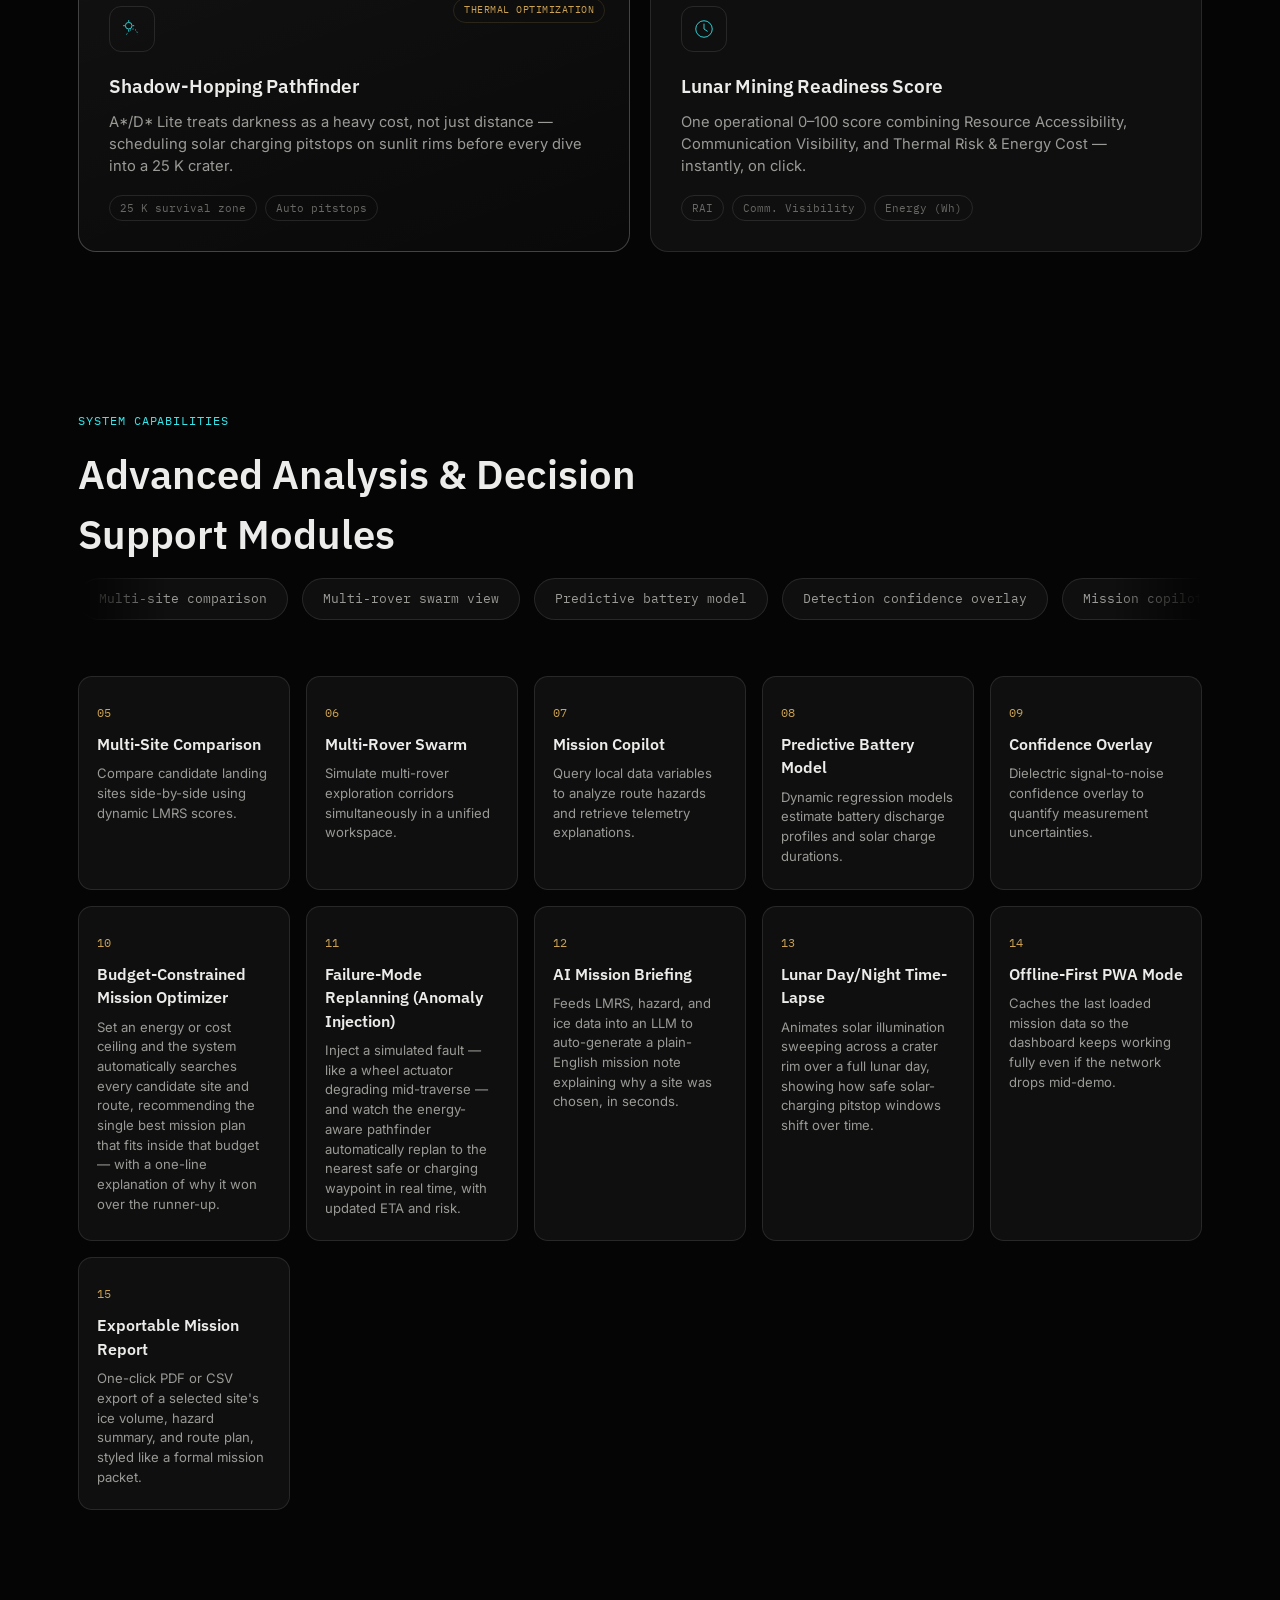
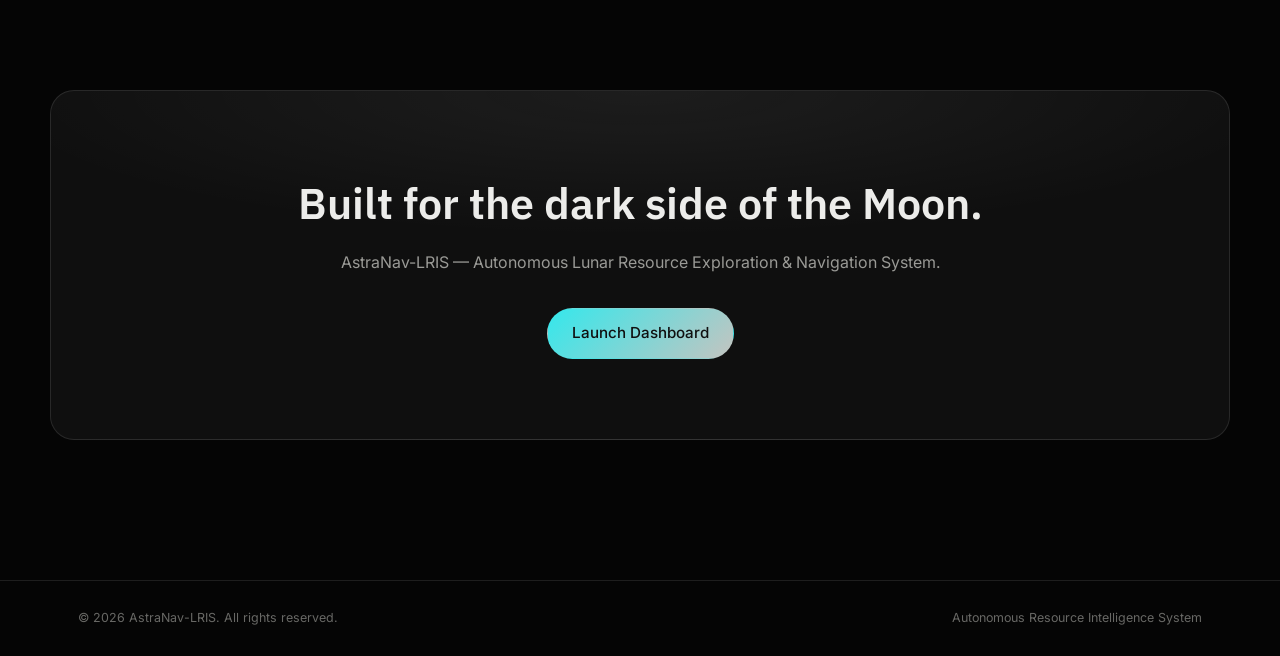
==== commit 298fc04d: "Fix hero clipping, remove repo buttons, add 6 new feature cards" ====
--- a/frontend/index.html
+++ b/frontend/index.html
@@ -120,14 +120,6 @@
             </svg>
             Explore Data Pipeline
           </a>
-          <a href="#" class="btn btn-outline btn-lg btn-repo" target="_blank" rel="noopener">
-            <svg width="16" height="16" viewBox="0 0 24 24" fill="none" stroke="currentColor" stroke-width="1.8">
-              <rect x="4" y="4" width="16" height="16" rx="2" ry="2"></rect>
-              <rect x="9" y="9" width="6" height="6"></rect>
-              <path d="M9 1v3M15 1v3M9 20v3M15 20v3M20 9h3M20 15h3M1 9h3M1 15h3"></path>
-            </svg>
-            Open Repository
-          </a>
         </div>
 
         <div class="hero-stats" data-reveal>
@@ -205,20 +197,20 @@
         <!-- Connection Lines SVG Overlay -->
         <svg class="hud-lines" viewBox="0 0 600 450" preserveAspectRatio="none" aria-hidden="true">
           <!-- Shackleton Rim Pointer (amber) -->
-          <path class="hud-line-path line-amber" d="M150,80 C150,140 150,150 230,200" fill="none" stroke="rgba(204, 163, 83, 0.55)" stroke-width="1.4"></path>
-          <circle cx="230" cy="200" r="5" fill="#0a0a0a" stroke="#cca353" stroke-width="2" class="hud-line-dot dot-1"></circle>
+          <path class="hud-line-path line-amber" d="M150,80 C150,140 150,150 230,200" fill="none" stroke="rgba(204, 163, 83, 0.45)" stroke-width="1"></path>
+          <circle cx="230" cy="200" r="3" fill="#0a0a0a" stroke="#cca353" stroke-width="1.5" class="hud-line-dot dot-1"></circle>
 
           <!-- Ice Volume Pointer (cyan) -->
-          <path class="hud-line-path line-cyan" d="M430,85 C430,140 430,150 350,205" fill="none" stroke="rgba(52, 232, 236, 0.55)" stroke-width="1.4"></path>
-          <circle cx="350" cy="205" r="5" fill="#0a0a0a" stroke="#34e8ec" stroke-width="2" class="hud-line-dot dot-2"></circle>
+          <path class="hud-line-path line-cyan" d="M430,85 C430,140 430,150 350,205" fill="none" stroke="rgba(52, 232, 236, 0.45)" stroke-width="1"></path>
+          <circle cx="350" cy="205" r="3" fill="#0a0a0a" stroke="#34e8ec" stroke-width="1.5" class="hud-line-dot dot-2"></circle>
 
           <!-- Surface Temp Pointer (cyan) -->
-          <path class="hud-line-path line-cyan" d="M120,360 C120,300 120,290 190,260" fill="none" stroke="rgba(52, 232, 236, 0.55)" stroke-width="1.4"></path>
-          <circle cx="190" cy="260" r="5" fill="#0a0a0a" stroke="#34e8ec" stroke-width="2" class="hud-line-dot dot-3"></circle>
+          <path class="hud-line-path line-cyan" d="M120,360 C120,300 120,290 190,260" fill="none" stroke="rgba(52, 232, 236, 0.45)" stroke-width="1"></path>
+          <circle cx="190" cy="260" r="3" fill="#0a0a0a" stroke="#34e8ec" stroke-width="1.5" class="hud-line-dot dot-3"></circle>
 
           <!-- LMRS Score Pointer (amber) -->
-          <path class="hud-line-path line-amber" d="M460,355 C460,300 460,290 380,265" fill="none" stroke="rgba(204, 163, 83, 0.55)" stroke-width="1.4"></path>
-          <circle cx="380" cy="265" r="5" fill="#0a0a0a" stroke="#cca353" stroke-width="2" class="hud-line-dot dot-4"></circle>
+          <path class="hud-line-path line-amber" d="M460,355 C460,300 460,290 380,265" fill="none" stroke="rgba(204, 163, 83, 0.45)" stroke-width="1"></path>
+          <circle cx="380" cy="265" r="3" fill="#0a0a0a" stroke="#cca353" stroke-width="1.5" class="hud-line-dot dot-4"></circle>
         </svg>
 
         <!-- Floating HUD telemetry cards over the moon -->
@@ -499,6 +491,12 @@
           <span class="chip">Detection confidence overlay</span>
           <span class="chip">Mission copilot Q&amp;A</span>
           <span class="chip">Live telemetry over WebSocket</span>
+          <span class="chip">Budget-constrained optimization</span>
+          <span class="chip">Failure-mode replanning</span>
+          <span class="chip">AI mission briefing</span>
+          <span class="chip">Solar day/night time-lapse</span>
+          <span class="chip">Offline-first PWA</span>
+          <span class="chip">Exportable mission reports</span>
           <!-- duplicated for seamless loop -->
           <span class="chip">Multi-site comparison</span>
           <span class="chip">Multi-rover swarm view</span>
@@ -506,6 +504,12 @@
           <span class="chip">Detection confidence overlay</span>
           <span class="chip">Mission copilot Q&amp;A</span>
           <span class="chip">Live telemetry over WebSocket</span>
+          <span class="chip">Budget-constrained optimization</span>
+          <span class="chip">Failure-mode replanning</span>
+          <span class="chip">AI mission briefing</span>
+          <span class="chip">Solar day/night time-lapse</span>
+          <span class="chip">Offline-first PWA</span>
+          <span class="chip">Exportable mission reports</span>
         </div>
       </div>
 
@@ -534,6 +538,36 @@
           <span class="beyond-num">09</span>
           <h4>Confidence Overlay</h4>
           <p>Dielectric signal-to-noise confidence overlay to quantify measurement uncertainties.</p>
+        </div>
+        <div class="beyond-card" data-reveal>
+          <span class="beyond-num">10</span>
+          <h4>Budget-Constrained Mission Optimizer</h4>
+          <p>Set an energy or cost ceiling and the system automatically searches every candidate site and route, recommending the single best mission plan that fits inside that budget — with a one-line explanation of why it won over the runner-up.</p>
+        </div>
+        <div class="beyond-card" data-reveal>
+          <span class="beyond-num">11</span>
+          <h4>Failure-Mode Replanning (Anomaly Injection)</h4>
+          <p>Inject a simulated fault — like a wheel actuator degrading mid-traverse — and watch the energy-aware pathfinder automatically replan to the nearest safe or charging waypoint in real time, with updated ETA and risk.</p>
+        </div>
+        <div class="beyond-card" data-reveal>
+          <span class="beyond-num">12</span>
+          <h4>AI Mission Briefing</h4>
+          <p>Feeds LMRS, hazard, and ice data into an LLM to auto-generate a plain-English mission note explaining why a site was chosen, in seconds.</p>
+        </div>
+        <div class="beyond-card" data-reveal>
+          <span class="beyond-num">13</span>
+          <h4>Lunar Day/Night Time-Lapse</h4>
+          <p>Animates solar illumination sweeping across a crater rim over a full lunar day, showing how safe solar-charging pitstop windows shift over time.</p>
+        </div>
+        <div class="beyond-card" data-reveal>
+          <span class="beyond-num">14</span>
+          <h4>Offline-First PWA Mode</h4>
+          <p>Caches the last loaded mission data so the dashboard keeps working fully even if the network drops mid-demo.</p>
+        </div>
+        <div class="beyond-card" data-reveal>
+          <span class="beyond-num">15</span>
+          <h4>Exportable Mission Report</h4>
+          <p>One-click PDF or CSV export of a selected site's ice volume, hazard summary, and route plan, styled like a formal mission packet.</p>
         </div>
       </div>
     </div>
@@ -548,7 +582,6 @@
       <p>AstraNav-LRIS — Autonomous Lunar Resource Exploration &amp; Navigation System.</p>
       <div class="hero-actions">
         <a href="dashboard.html" class="btn btn-solid btn-lg">Launch Dashboard</a>
-        <a href="#" class="btn btn-outline btn-lg" target="_blank" rel="noopener">View Repository</a>
       </div>
     </div>
   </section>
--- a/frontend/style.css
+++ b/frontend/style.css
@@ -319,15 +319,15 @@
 .hero::before {
   content: "";
   position: absolute;
-  left: 1%;
-  top: 4%;
-  bottom: 5%;
-  width: 320px;
+  left: -2%;
+  top: 10%;
+  bottom: 10%;
+  width: 260px;
   background-image: url("assets/vikram_lander_bg.png");
   background-repeat: no-repeat;
   background-position: left center;
   background-size: contain;
-  opacity: 0.55;
+  opacity: 0.15;
   pointer-events: none;
   z-index: 1;
 }
@@ -335,15 +335,15 @@
 .hero::after {
   content: "";
   position: absolute;
-  right: 1%;
-  top: 4%;
-  bottom: 5%;
-  width: 320px;
+  right: -2%;
+  top: 10%;
+  bottom: 10%;
+  width: 260px;
   background-image: url("assets/satellite_bg.png");
   background-repeat: no-repeat;
   background-position: right center;
   background-size: contain;
-  opacity: 0.5;
+  opacity: 0.15;
   pointer-events: none;
   z-index: 1;
 }
@@ -1033,6 +1033,20 @@
     min-width: 120px;
     padding: 9px 12px;
   }
+
+  .hero::before, .hero::after {
+    display: none;
+  }
+}
+
+@media (max-width: 1024px) {
+  .hero-grid {
+    grid-template-columns: 1fr;
+  }
+  .hero-visual {
+    height: 480px;
+    order: -1;
+  }
 }
 
 @media (max-width:560px) {
@@ -1054,6 +1068,12 @@
 
   .hud-2 {
     right: 0;
+  }
+
+  .control-bar {
+    flex-wrap: wrap;
+    justify-content: center;
+    gap: 12px;
   }
 }
 
@@ -1109,6 +1129,8 @@
   height: 100%;
   object-fit: contain;
   filter: drop-shadow(0 15px 35px rgba(0, 0, 0, 0.95)) brightness(0.95) contrast(1.08) saturate(0.9);
+  -webkit-mask-image: radial-gradient(ellipse at 50% 50%, black 50%, transparent 75%);
+  mask-image: radial-gradient(ellipse at 50% 50%, black 50%, transparent 75%);
 }
 
 .hud-lines {
@@ -1349,19 +1371,6 @@
   box-shadow: 0 0 25px rgba(52, 232, 236, 0.3);
 }
 
-.btn-repo {
-  border-color: rgba(204, 163, 83, 0.45);
-  background: rgba(204, 163, 83, 0.05);
-  color: var(--ice);
-  box-shadow: 0 0 15px rgba(204, 163, 83, 0.1);
-}
-
-.btn-repo:hover {
-  border-color: var(--amber);
-  background: rgba(204, 163, 83, 0.14);
-  box-shadow: 0 0 25px rgba(204, 163, 83, 0.3);
-}
-
 .control-bar-wrapper {
   margin-top: 32px;
   width: 100%;
@@ -1370,15 +1379,16 @@
 .control-bar {
   display: flex;
   align-items: center;
-  gap: 20px;
-  padding: 10px 24px;
-  border-radius: 999px;
-  border: 1px solid rgba(255, 255, 255, 0.06);
-  background: rgba(8, 8, 8, 0.45);
-  backdrop-filter: blur(12px);
-  -webkit-backdrop-filter: blur(12px);
-  width: fit-content;
-  box-shadow: 0 8px 32px rgba(0, 0, 0, 0.3);
+  justify-content: space-between;
+  gap: 16px;
+  padding: 14px 0;
+  border-radius: 0;
+  border: none;
+  border-top: 1px solid rgba(255, 255, 255, 0.08);
+  border-bottom: 1px solid rgba(255, 255, 255, 0.08);
+  background: transparent;
+  width: 100%;
+  box-shadow: none;
 }
 
 .control-item {
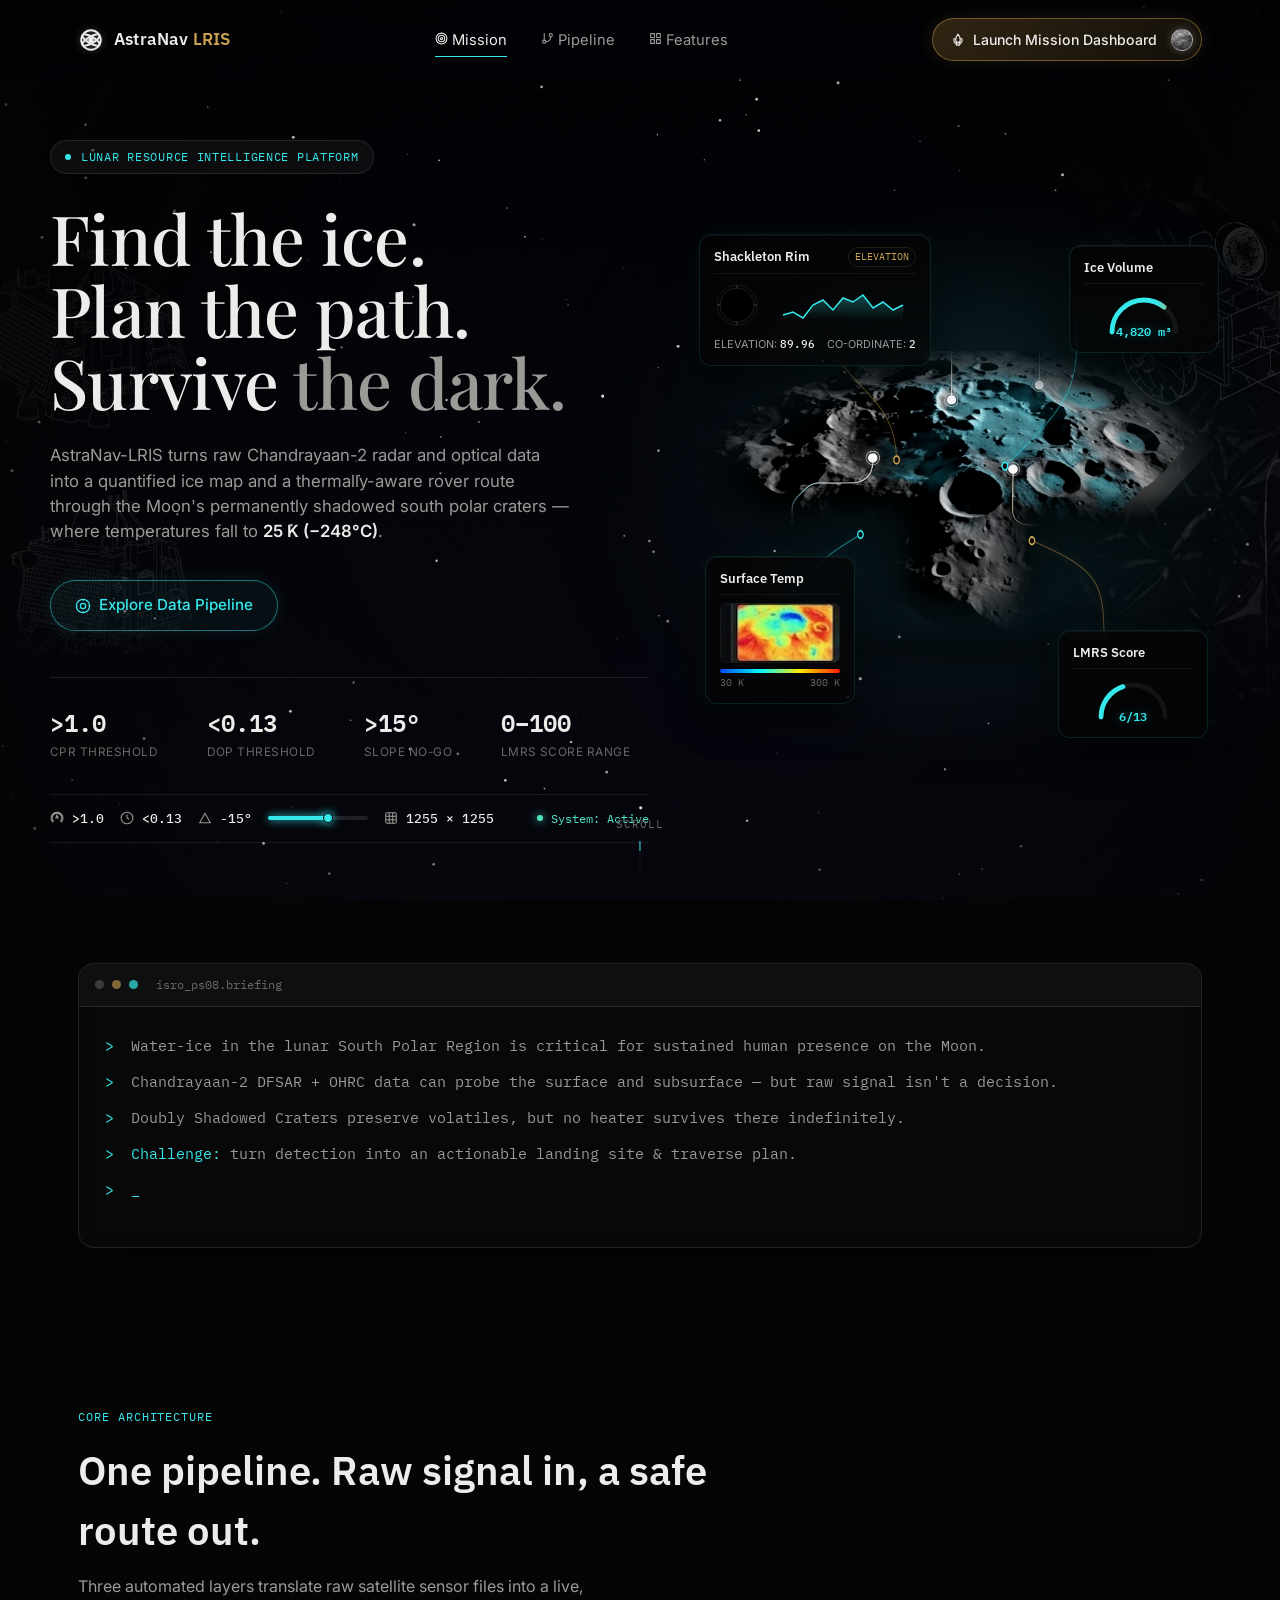
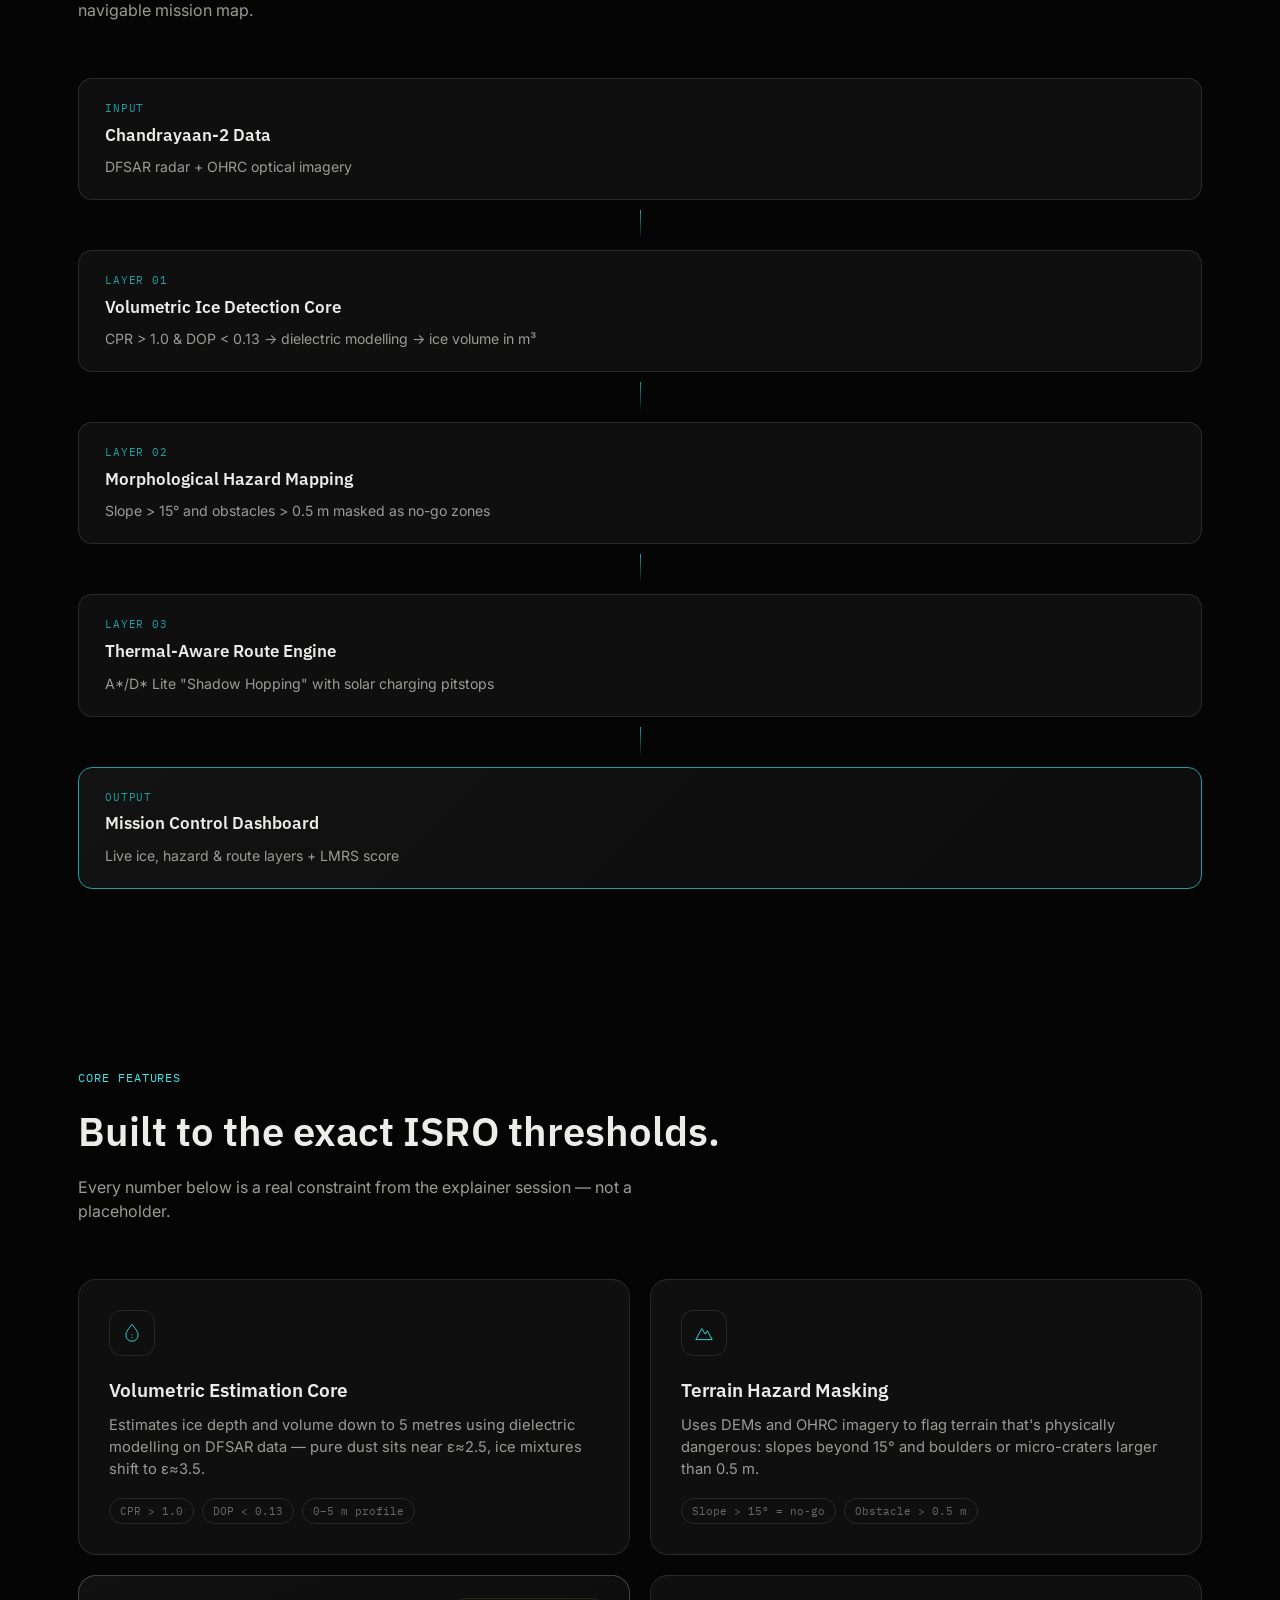
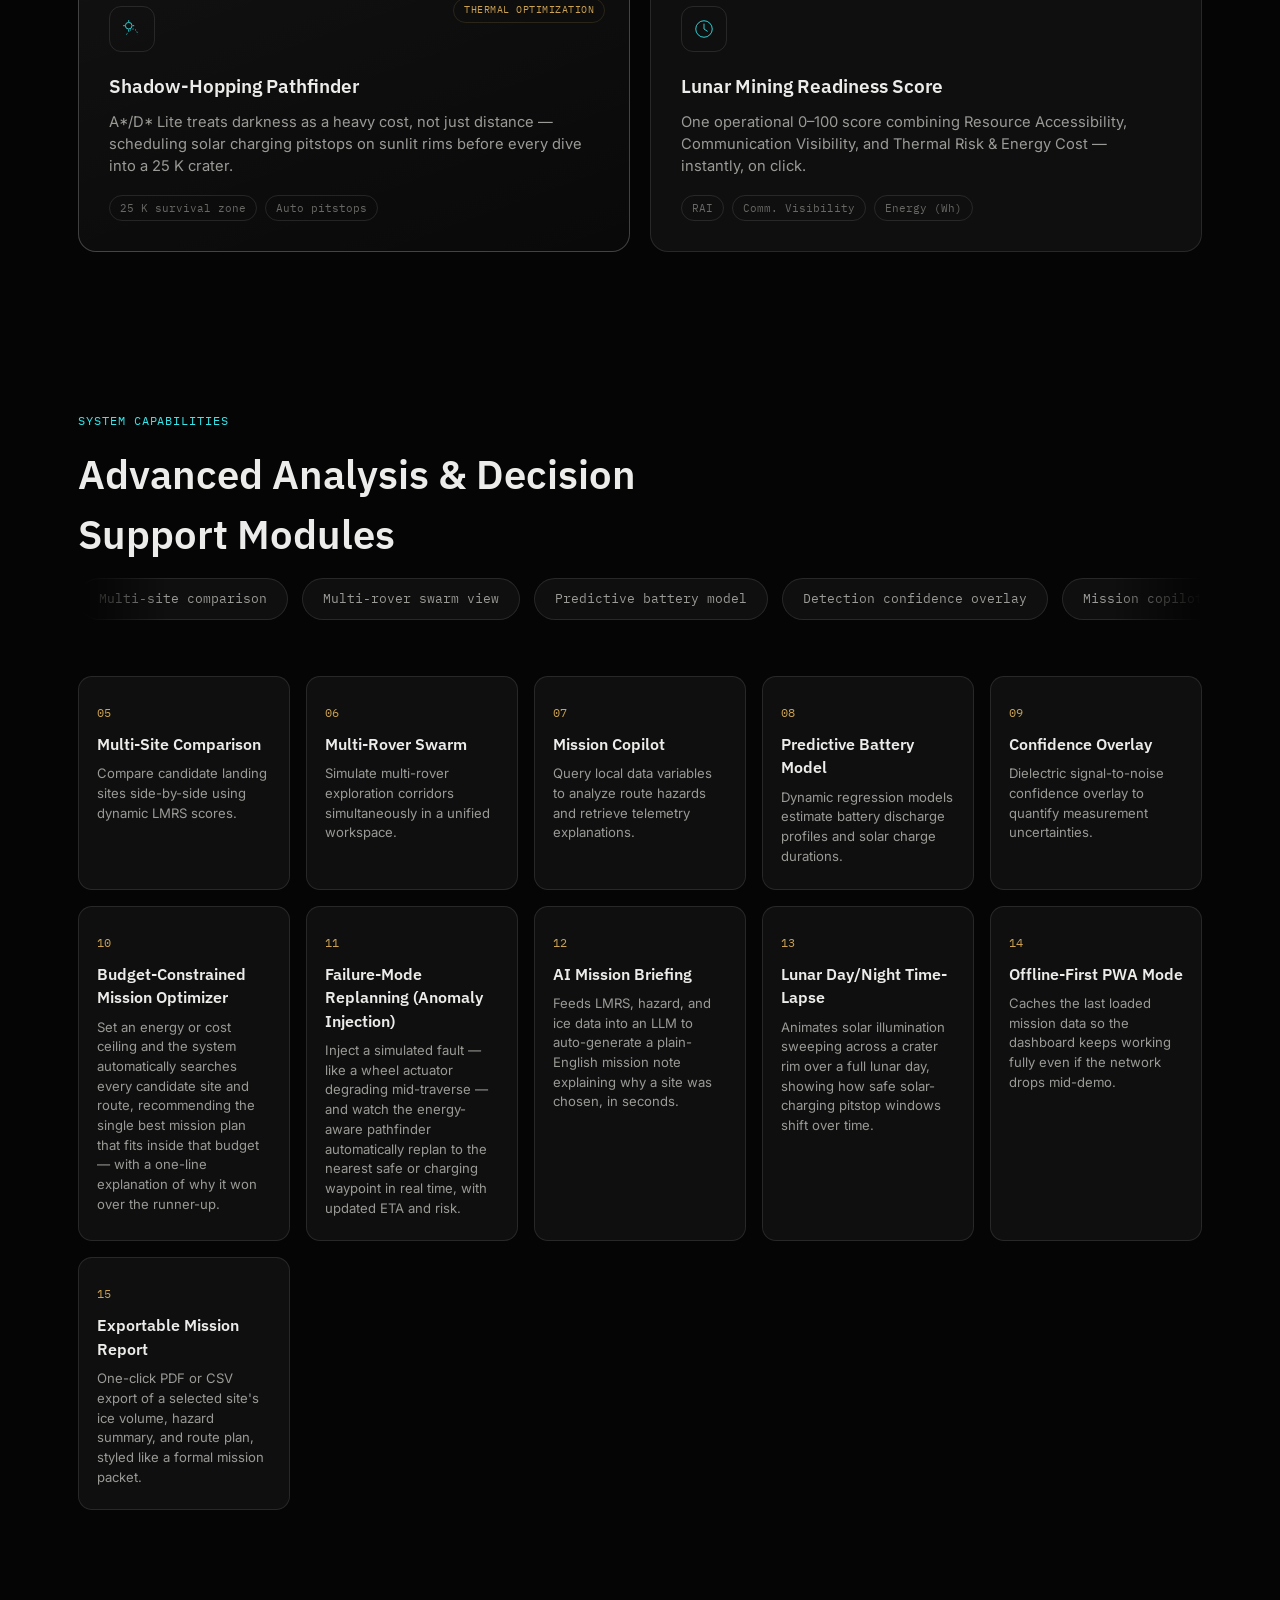
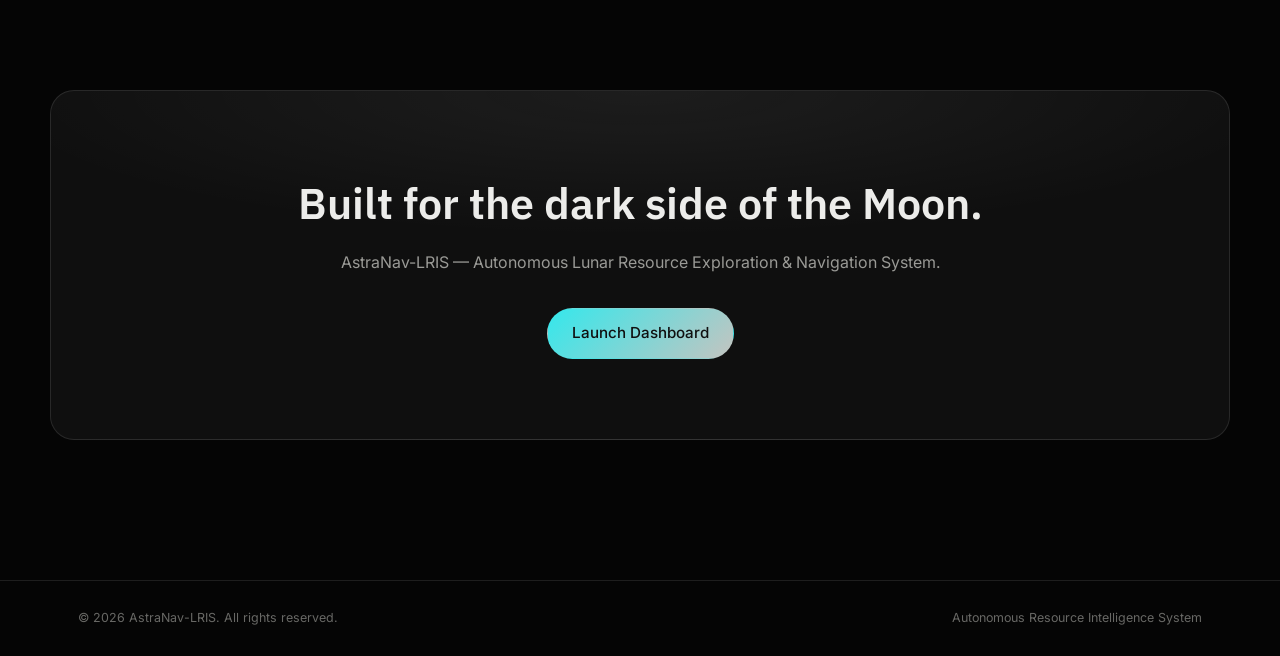
==== commit 58115b44: "Fix Shackleton Rim connector line rendering knot" ====
--- a/frontend/index.html
+++ b/frontend/index.html
@@ -197,7 +197,7 @@
         <!-- Connection Lines SVG Overlay -->
         <svg class="hud-lines" viewBox="0 0 600 450" preserveAspectRatio="none" aria-hidden="true">
           <!-- Shackleton Rim Pointer (amber) -->
-          <path class="hud-line-path line-amber" d="M150,80 C150,140 150,150 230,200" fill="none" stroke="rgba(204, 163, 83, 0.45)" stroke-width="1"></path>
+          <path class="hud-line-path line-amber" d="M150,80 C150,140 230,140 230,200" fill="none" stroke="rgba(204, 163, 83, 0.45)" stroke-width="1"></path>
           <circle cx="230" cy="200" r="3" fill="#0a0a0a" stroke="#cca353" stroke-width="1.5" class="hud-line-dot dot-1"></circle>
 
           <!-- Ice Volume Pointer (cyan) -->
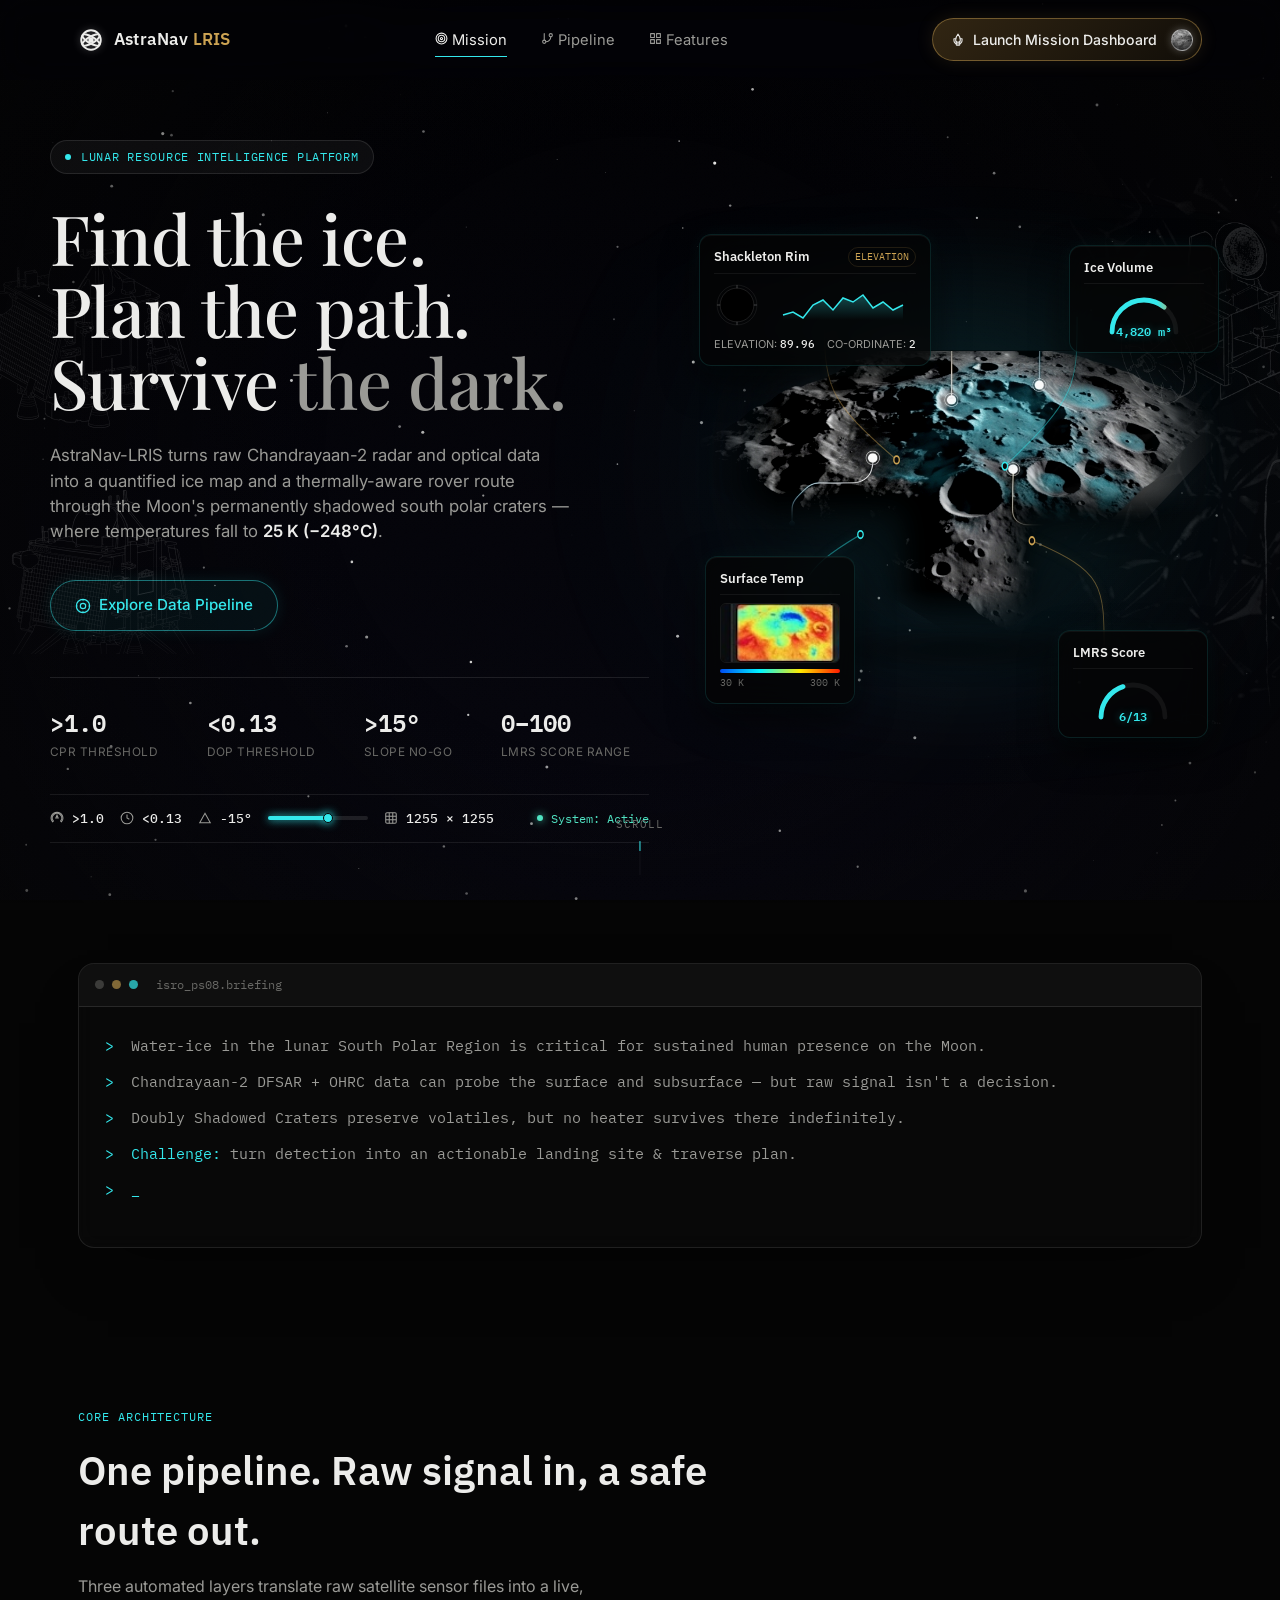
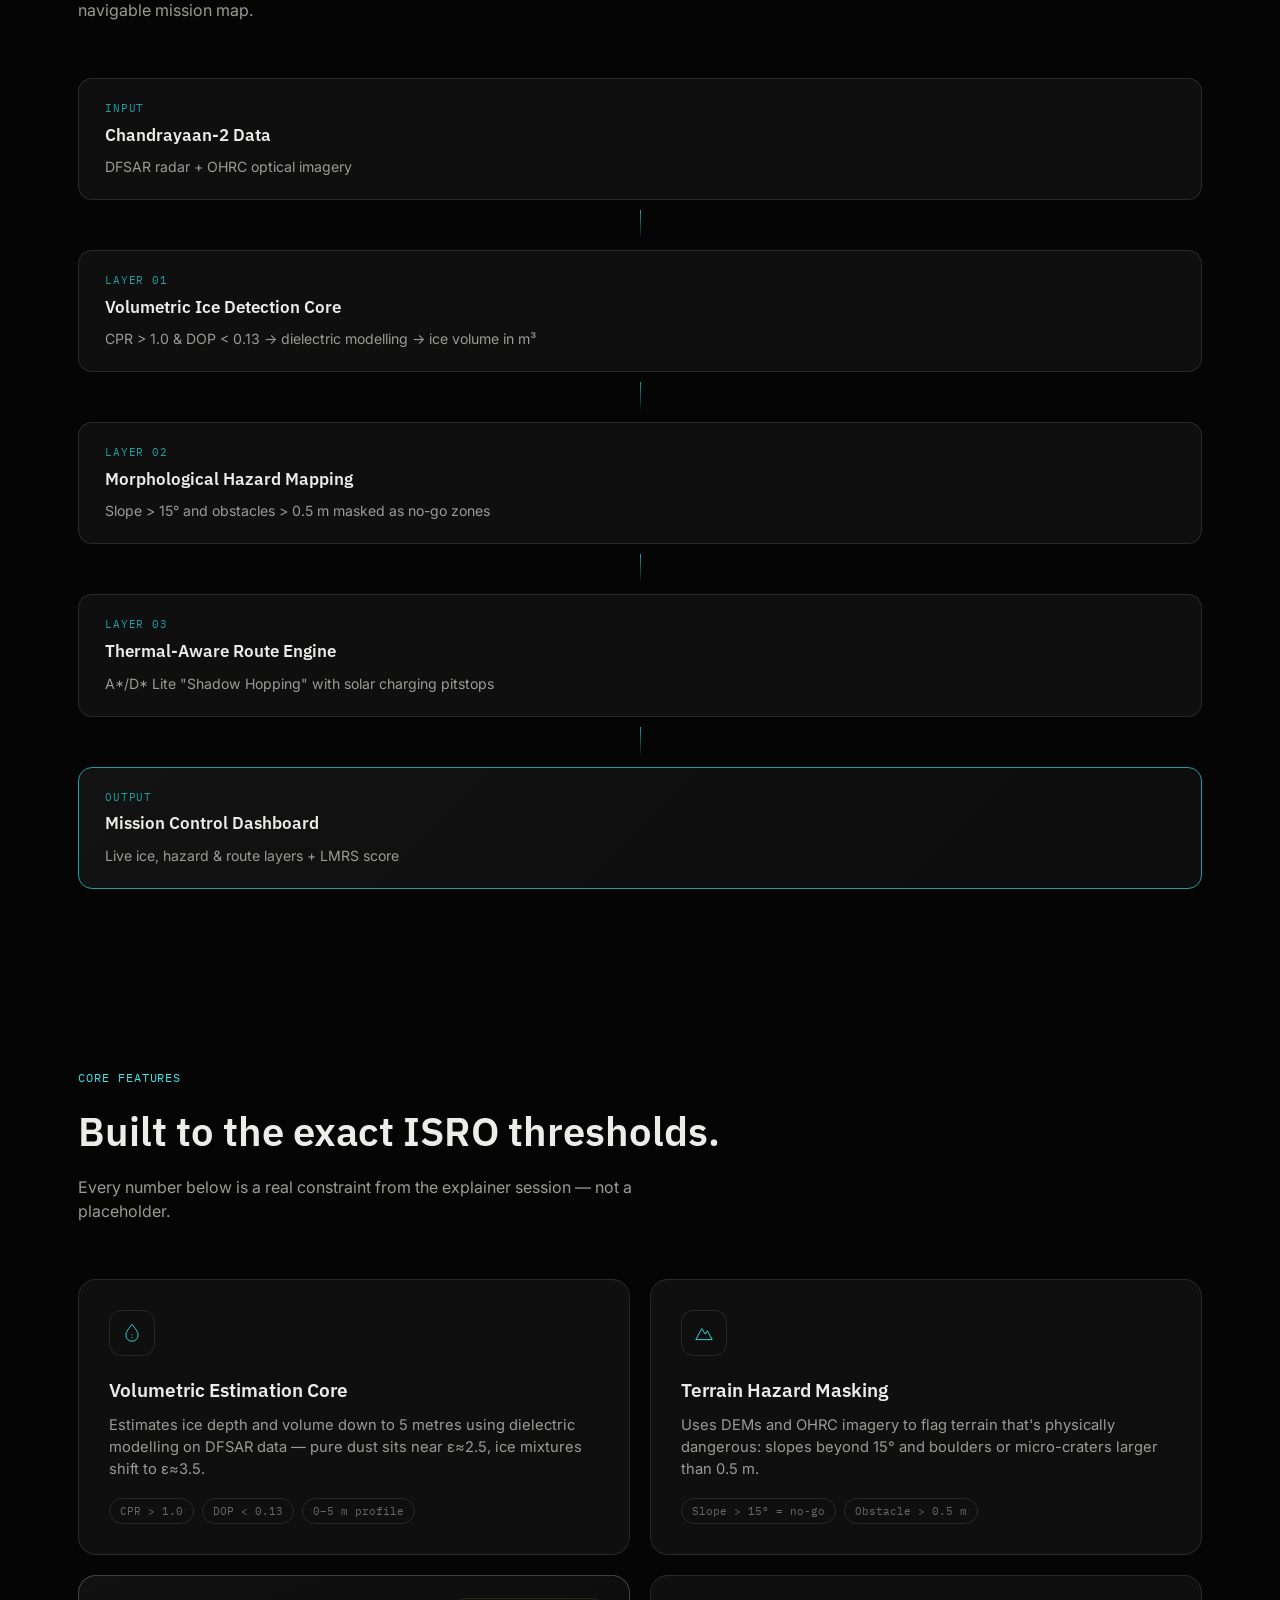
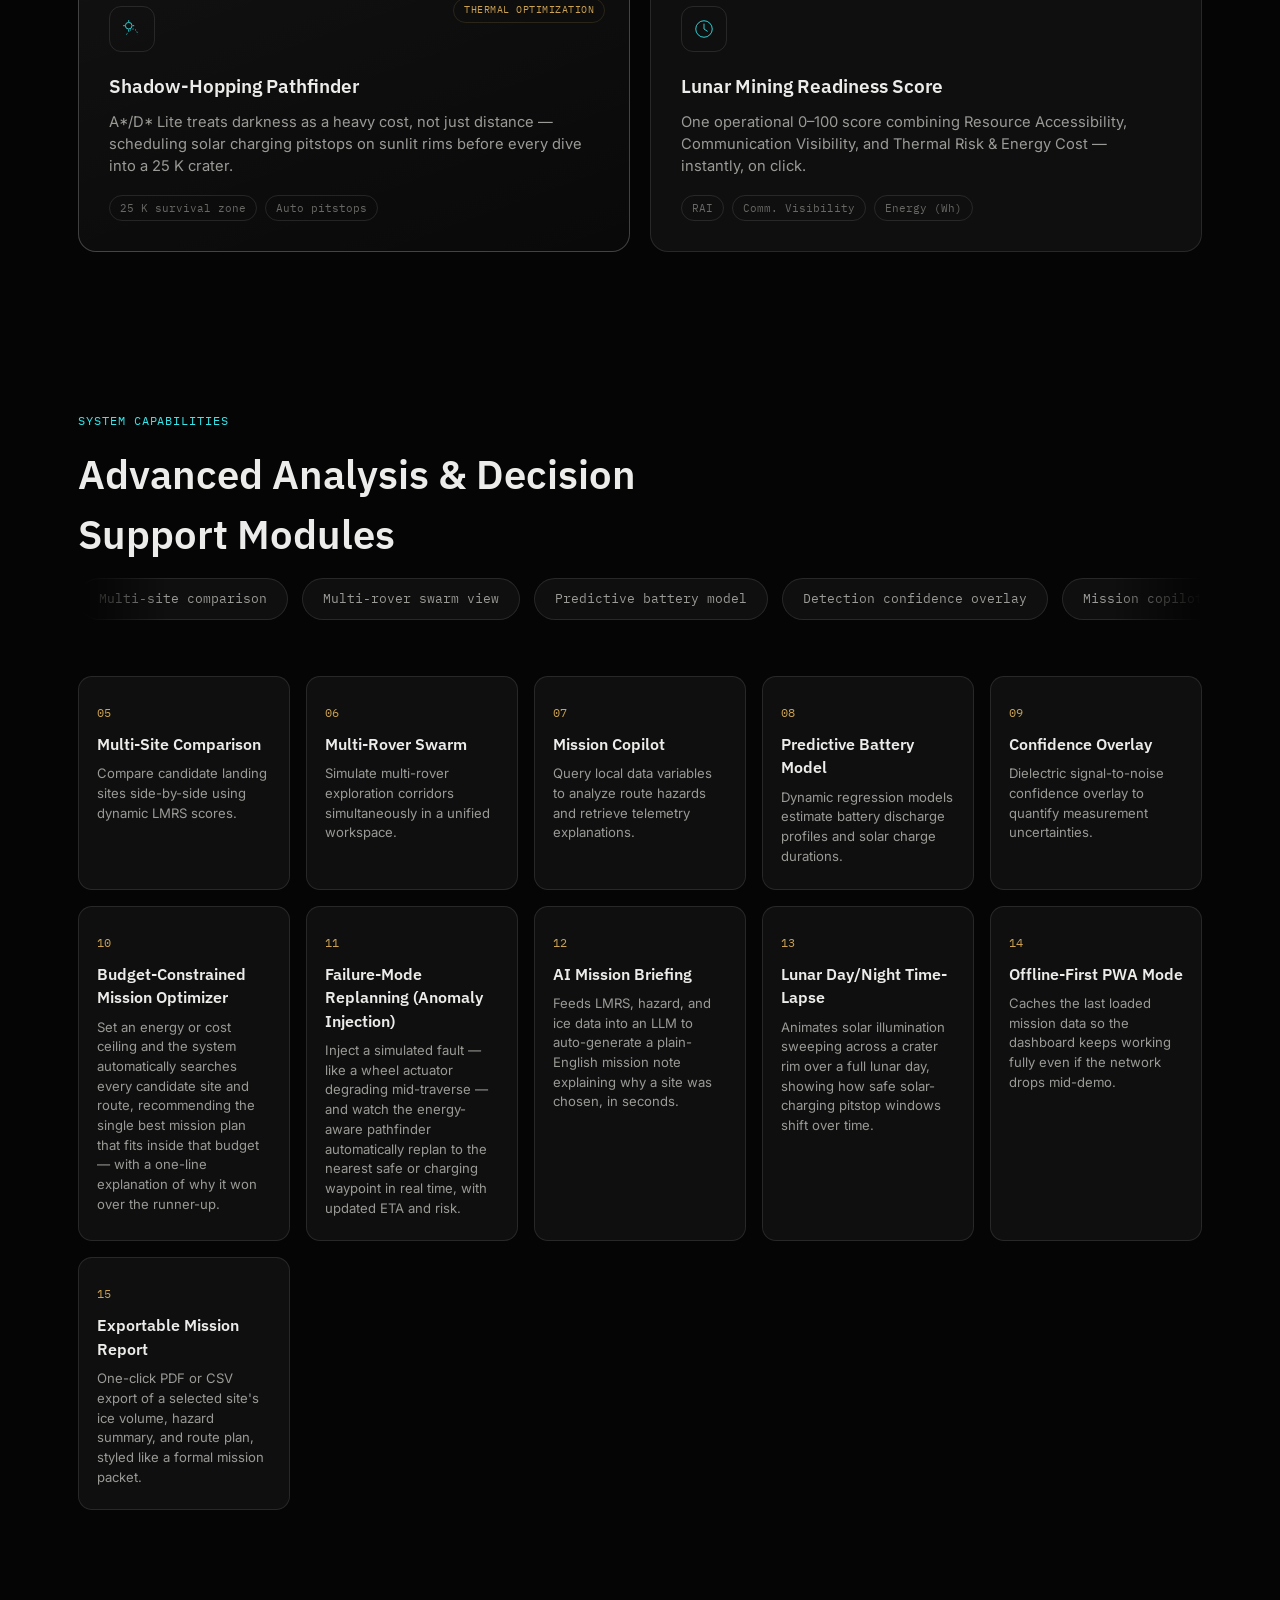
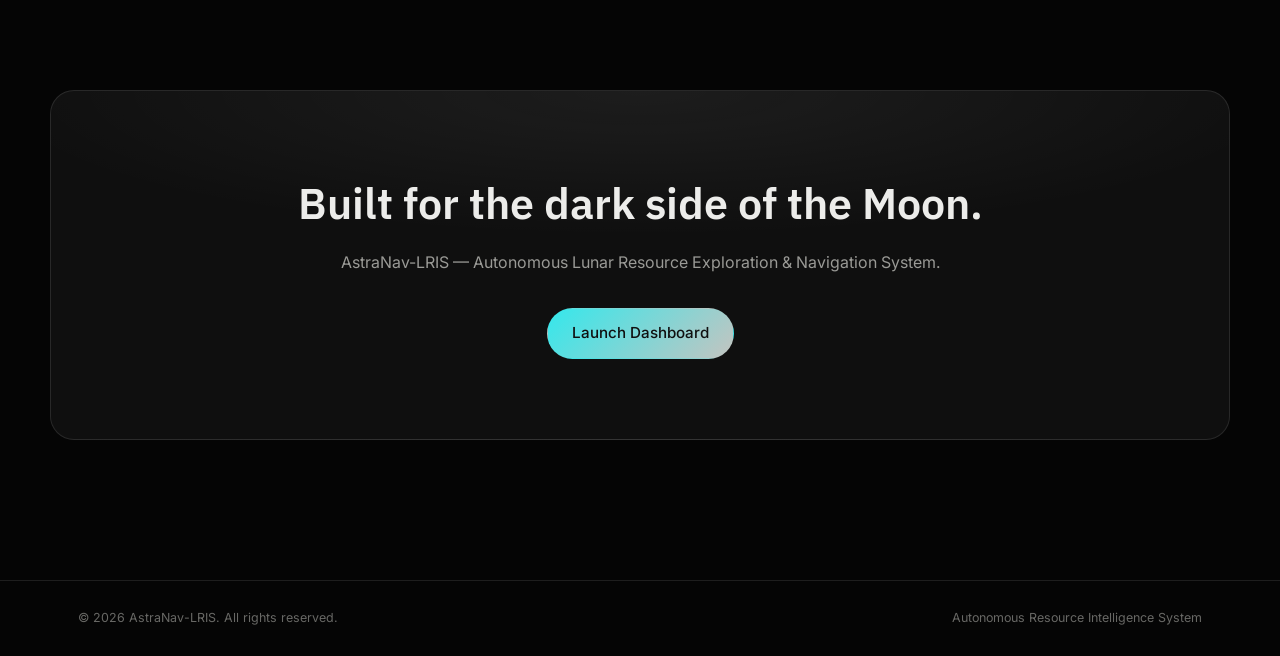
==== commit ad88c747: "Integrated Google Gemini API for Copilot feature" ====
--- a/frontend/index.html
+++ b/frontend/index.html
@@ -197,7 +197,7 @@
         <!-- Connection Lines SVG Overlay -->
         <svg class="hud-lines" viewBox="0 0 600 450" preserveAspectRatio="none" aria-hidden="true">
           <!-- Shackleton Rim Pointer (amber) -->
-          <path class="hud-line-path line-amber" d="M150,80 C150,140 230,140 230,200" fill="none" stroke="rgba(204, 163, 83, 0.45)" stroke-width="1"></path>
+          <path class="hud-line-path line-amber" d="M150,80 C150,140 150,150 230,200" fill="none" stroke="rgba(204, 163, 83, 0.45)" stroke-width="1"></path>
           <circle cx="230" cy="200" r="3" fill="#0a0a0a" stroke="#cca353" stroke-width="1.5" class="hud-line-dot dot-1"></circle>
 
           <!-- Ice Volume Pointer (cyan) -->
--- a/frontend/style.css
+++ b/frontend/style.css
@@ -1129,8 +1129,12 @@
   height: 100%;
   object-fit: contain;
   filter: drop-shadow(0 15px 35px rgba(0, 0, 0, 0.95)) brightness(0.95) contrast(1.08) saturate(0.9);
-  -webkit-mask-image: radial-gradient(ellipse at 50% 50%, black 50%, transparent 75%);
-  mask-image: radial-gradient(ellipse at 50% 50%, black 50%, transparent 75%);
+  -webkit-mask-image: linear-gradient(to right, transparent, black 15%, black 85%, transparent),
+                      linear-gradient(to top, transparent, black 15%);
+  -webkit-mask-composite: source-in;
+  mask-image: linear-gradient(to right, transparent, black 15%, black 85%, transparent),
+              linear-gradient(to top, transparent, black 15%);
+  mask-composite: intersect;
 }
 
 .hud-lines {
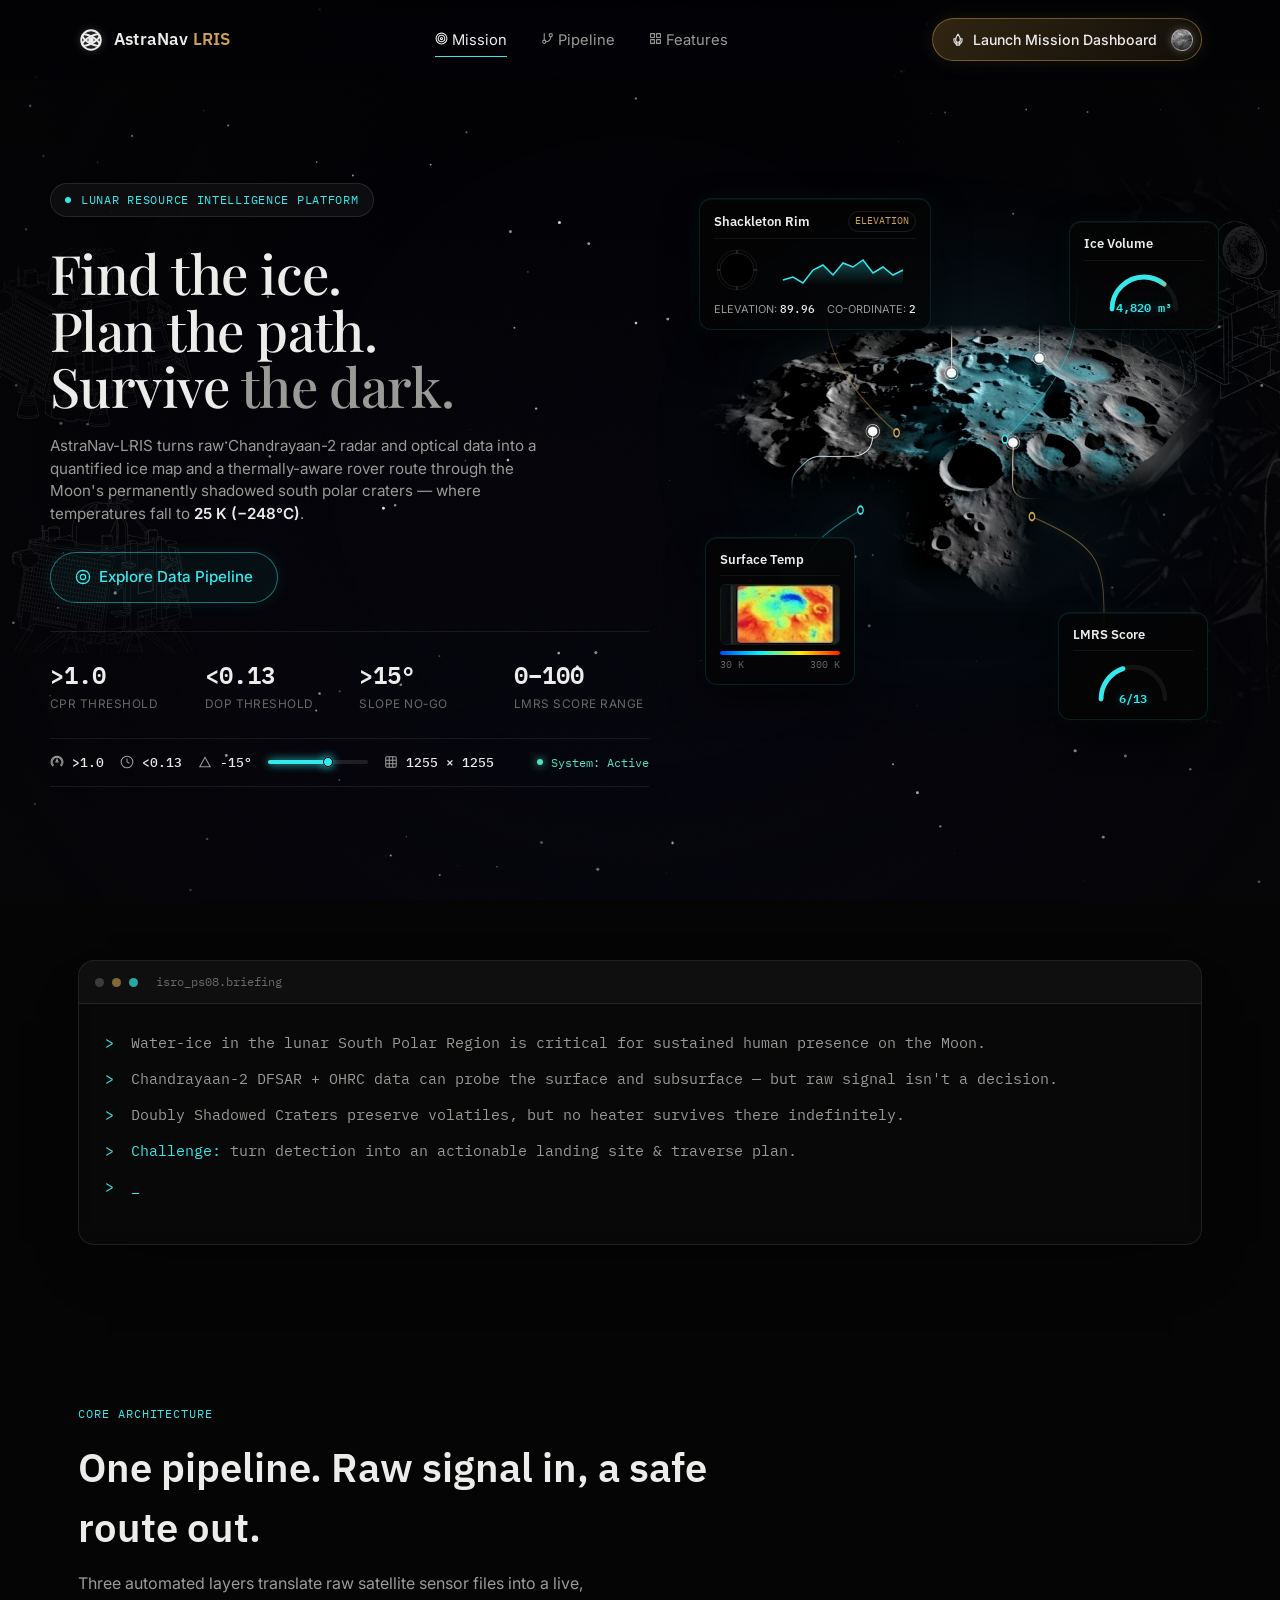
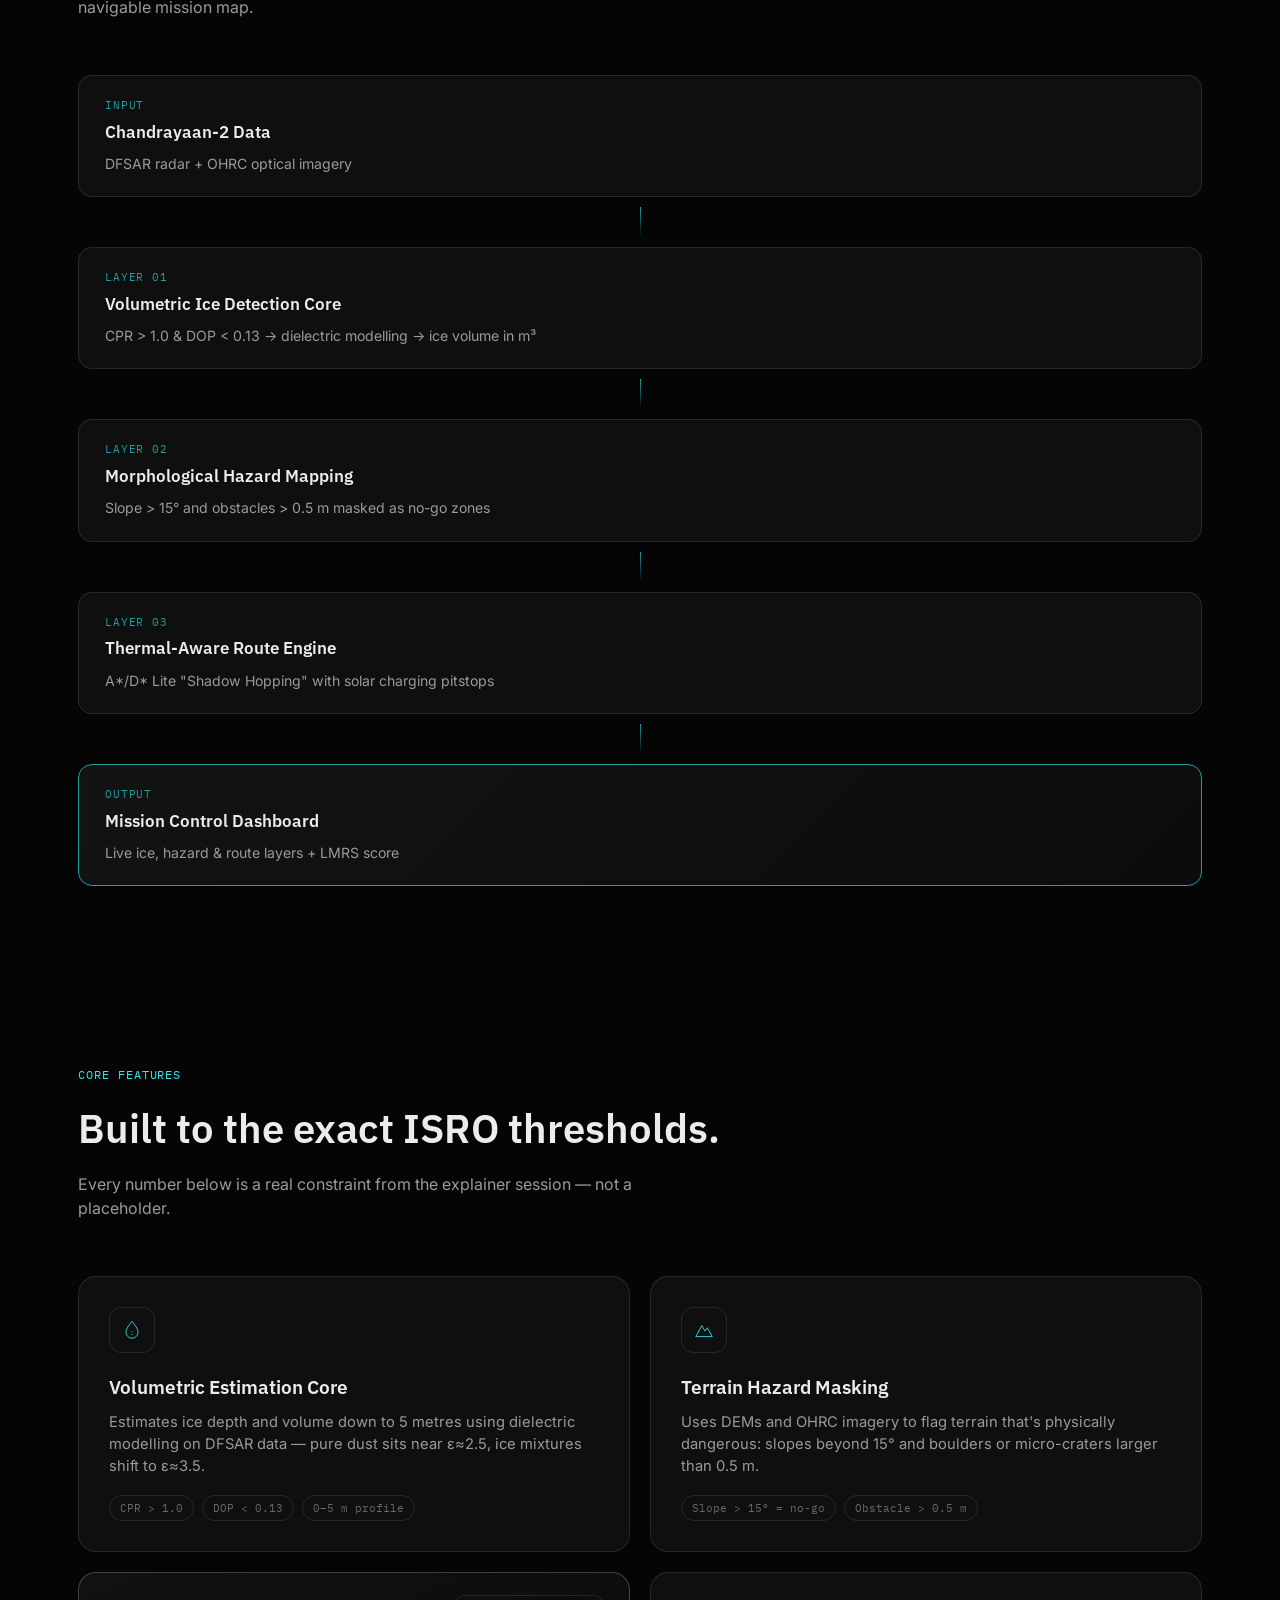
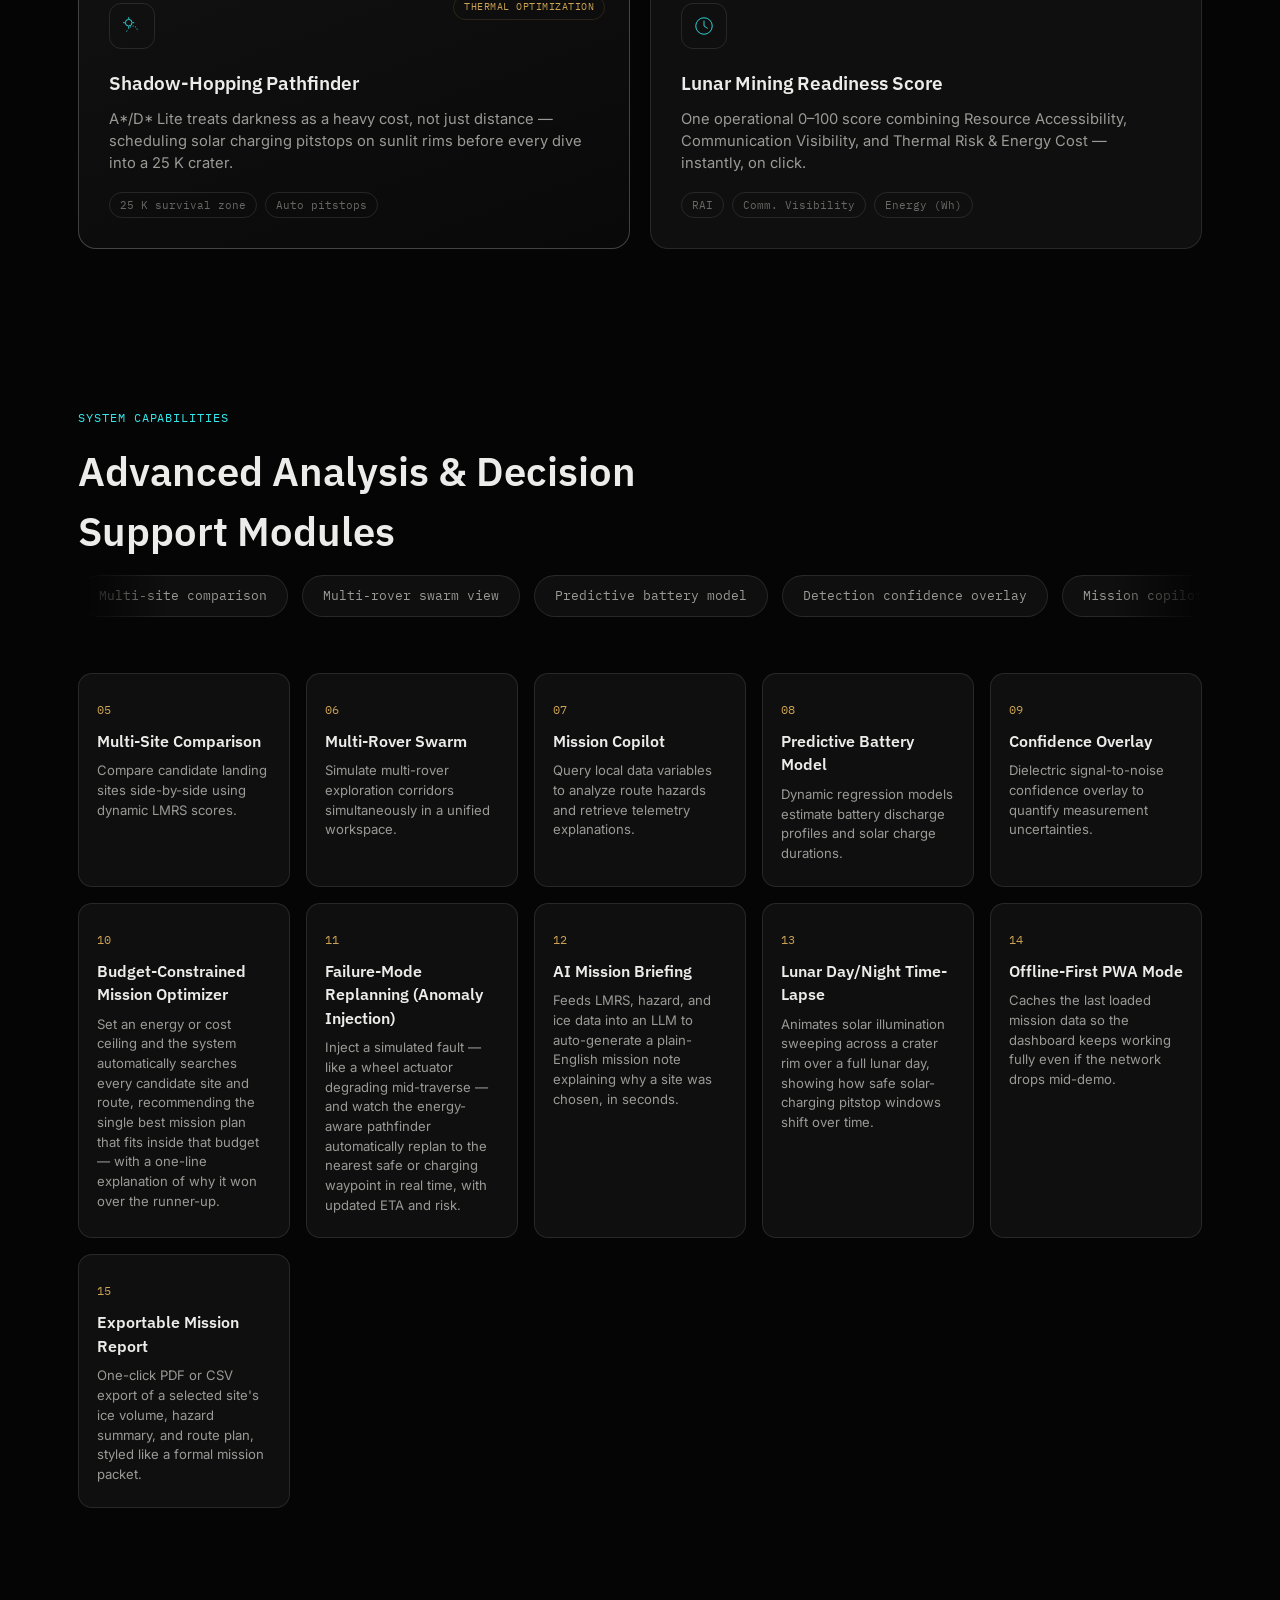
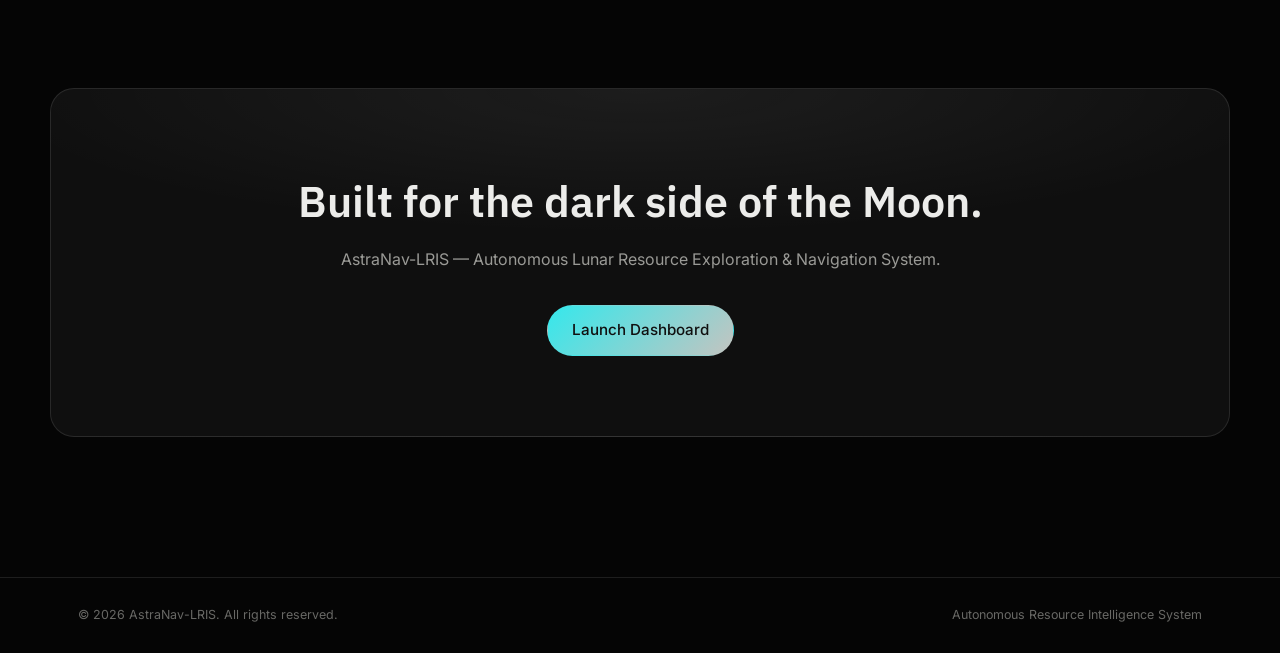
==== commit 9b4d3ee1: "UI layout tweaks: compact text block, resize crater, adjust card positioning and masking" ====
--- a/frontend/index.html
+++ b/frontend/index.html
@@ -197,11 +197,11 @@
         <!-- Connection Lines SVG Overlay -->
         <svg class="hud-lines" viewBox="0 0 600 450" preserveAspectRatio="none" aria-hidden="true">
           <!-- Shackleton Rim Pointer (amber) -->
-          <path class="hud-line-path line-amber" d="M150,80 C150,140 150,150 230,200" fill="none" stroke="rgba(204, 163, 83, 0.45)" stroke-width="1"></path>
+          <path class="hud-line-path line-amber" d="M150,80 C150,120 150,150 230,200" fill="none" stroke="rgba(204, 163, 83, 0.45)" stroke-width="1"></path>
           <circle cx="230" cy="200" r="3" fill="#0a0a0a" stroke="#cca353" stroke-width="1.5" class="hud-line-dot dot-1"></circle>
 
           <!-- Ice Volume Pointer (cyan) -->
-          <path class="hud-line-path line-cyan" d="M430,85 C430,140 430,150 350,205" fill="none" stroke="rgba(52, 232, 236, 0.45)" stroke-width="1"></path>
+          <path class="hud-line-path line-cyan" d="M430,85 C430,120 430,150 350,205" fill="none" stroke="rgba(52, 232, 236, 0.45)" stroke-width="1"></path>
           <circle cx="350" cy="205" r="3" fill="#0a0a0a" stroke="#34e8ec" stroke-width="1.5" class="hud-line-dot dot-2"></circle>
 
           <!-- Surface Temp Pointer (cyan) -->
@@ -323,12 +323,7 @@
       </div>
     </div>
 
-    <div class="scroll-cue" aria-hidden="true">
-      <span>Scroll</span>
-      <div class="scroll-line">
-        <div class="scroll-bead"></div>
-      </div>
-    </div>
+
   </section>
 
   <!-- ===== MISSION / PROBLEM STRIP ===== -->
--- a/frontend/style.css
+++ b/frontend/style.css
@@ -312,7 +312,7 @@
   display: flex;
   flex-direction: column;
   justify-content: center;
-  padding: 140px 28px 60px;
+  padding: 110px 28px 40px;
   background: radial-gradient(circle at center, transparent 40%, rgba(5, 5, 5, 0.7) 100%);
 }
 
@@ -399,11 +399,11 @@
 
 .hero-title {
   font-family: var(--font-display);
-  font-size: clamp(2.6rem, 5.4vw, 4.4rem);
+  font-size: clamp(2.2rem, 4.4vw, 3.4rem);
   line-height: 1.04;
   font-weight: 600;
   letter-spacing: -0.01em;
-  margin-bottom: 26px;
+  margin-bottom: 20px;
 }
 
 .dim-text {
@@ -411,10 +411,10 @@
 }
 
 .hero-sub {
-  font-size: 1.05rem;
+  font-size: 0.95rem;
   color: var(--slate);
   max-width: 520px;
-  margin-bottom: 36px;
+  margin-bottom: 26px;
 }
 
 .hero-sub strong {
@@ -426,15 +426,17 @@
   display: flex;
   gap: 14px;
   flex-wrap: wrap;
-  margin-bottom: 46px;
+  margin-bottom: 26px;
 }
 
 .hero-stats {
   display: grid;
-  grid-template-columns: repeat(4, auto);
-  gap: 30px;
-  border-top: 1px solid var(--hairline);
-  padding-top: 26px;
+  grid-template-columns: repeat(4, 1fr);
+  gap: 20px;
+  border-top: 1px solid rgba(255, 255, 255, 0.08);
+  padding-top: 24px;
+  padding-bottom: 24px;
+  margin-top: 28px;
 }
 
 .stat {
@@ -460,10 +462,12 @@
 /* ---- HERO VISUAL / MOON ---- */
 .hero-visual {
   position: relative;
-  height: 560px;
+  height: 580px;
   display: flex;
   align-items: center;
   justify-content: center;
+  margin-top: -40px;
+  background: radial-gradient(circle at center, rgba(5, 8, 15, 0.8) 0%, rgba(5, 8, 15, 0.4) 40%, transparent 70%);
 }
 
 #moon-canvas {
@@ -519,26 +523,26 @@
 }
 
 .hud-1 {
-  top: 4%;
-  left: -2%;
+  top: 9%;
+  left: 4%;
   animation-delay: 0s;
 }
 
 .hud-2 {
-  top: 18%;
-  right: -4%;
+  top: 23%;
+  right: 2%;
   animation-delay: 1.4s;
 }
 
 .hud-3 {
-  bottom: 24%;
-  left: 2%;
+  bottom: 29%;
+  left: 8%;
   animation-delay: 2.6s;
 }
 
 .hud-4 {
-  bottom: 6%;
-  right: 4%;
+  bottom: 11%;
+  right: 10%;
   animation-delay: .8s;
 }
 
@@ -1014,6 +1018,10 @@
     order: -1;
   }
 
+  .terrain-block-container {
+    transform: translateY(0);
+  }
+
   .hero-stats {
     grid-template-columns: repeat(2, auto);
     row-gap: 18px;
@@ -1095,6 +1103,7 @@
   display: flex;
   align-items: center;
   justify-content: center;
+  transform: translateY(-38px);
 }
 
 /* Cyan atmospheric backlight behind the block */
@@ -1102,7 +1111,7 @@
   content: "";
   position: absolute;
   inset: -35%;
-  background: radial-gradient(circle at 50% 45%, rgba(52, 232, 236, 0.16) 0%, rgba(52, 232, 236, 0.02) 50%, transparent 80%);
+  background: radial-gradient(circle at 50% 45%, rgba(52, 232, 236, 0.12) 0%, rgba(52, 232, 236, 0.01) 40%, transparent 60%);
   z-index: 0;
   pointer-events: none;
   filter: blur(40px);
@@ -1130,10 +1139,10 @@
   object-fit: contain;
   filter: drop-shadow(0 15px 35px rgba(0, 0, 0, 0.95)) brightness(0.95) contrast(1.08) saturate(0.9);
   -webkit-mask-image: linear-gradient(to right, transparent, black 15%, black 85%, transparent),
-                      linear-gradient(to top, transparent, black 15%);
+                      linear-gradient(to bottom, transparent, black 5%, black 85%, transparent);
   -webkit-mask-composite: source-in;
   mask-image: linear-gradient(to right, transparent, black 15%, black 85%, transparent),
-              linear-gradient(to top, transparent, black 15%);
+              linear-gradient(to bottom, transparent, black 5%, black 85%, transparent);
   mask-composite: intersect;
 }
 
@@ -1317,7 +1326,7 @@
 }
 
 .hud-pos-1 { top: 4%; left: 2%; }
-.hud-pos-2 { top: 6%; right: 2%; }
+.hud-pos-2 { top: 8%; right: 2%; }
 .hud-pos-3 { bottom: 12%; left: 3%; }
 .hud-pos-4 { bottom: 6%; right: 4%; }
 
@@ -1376,7 +1385,7 @@
 }
 
 .control-bar-wrapper {
-  margin-top: 32px;
+  margin-top: 0;
   width: 100%;
 }
 
@@ -1478,7 +1487,7 @@
 /* responsive overrides */
 @media (max-width: 980px) {
   .hud-pos-1 { top: 4%; left: 2%; }
-  .hud-pos-2 { top: 6%; right: 2%; }
+  .hud-pos-2 { top: 8%; right: 2%; }
   .hud-pos-3 { bottom: 12%; left: 3%; }
   .hud-pos-4 { bottom: 6%; right: 4%; }
   .hud-lines { display: none; }
